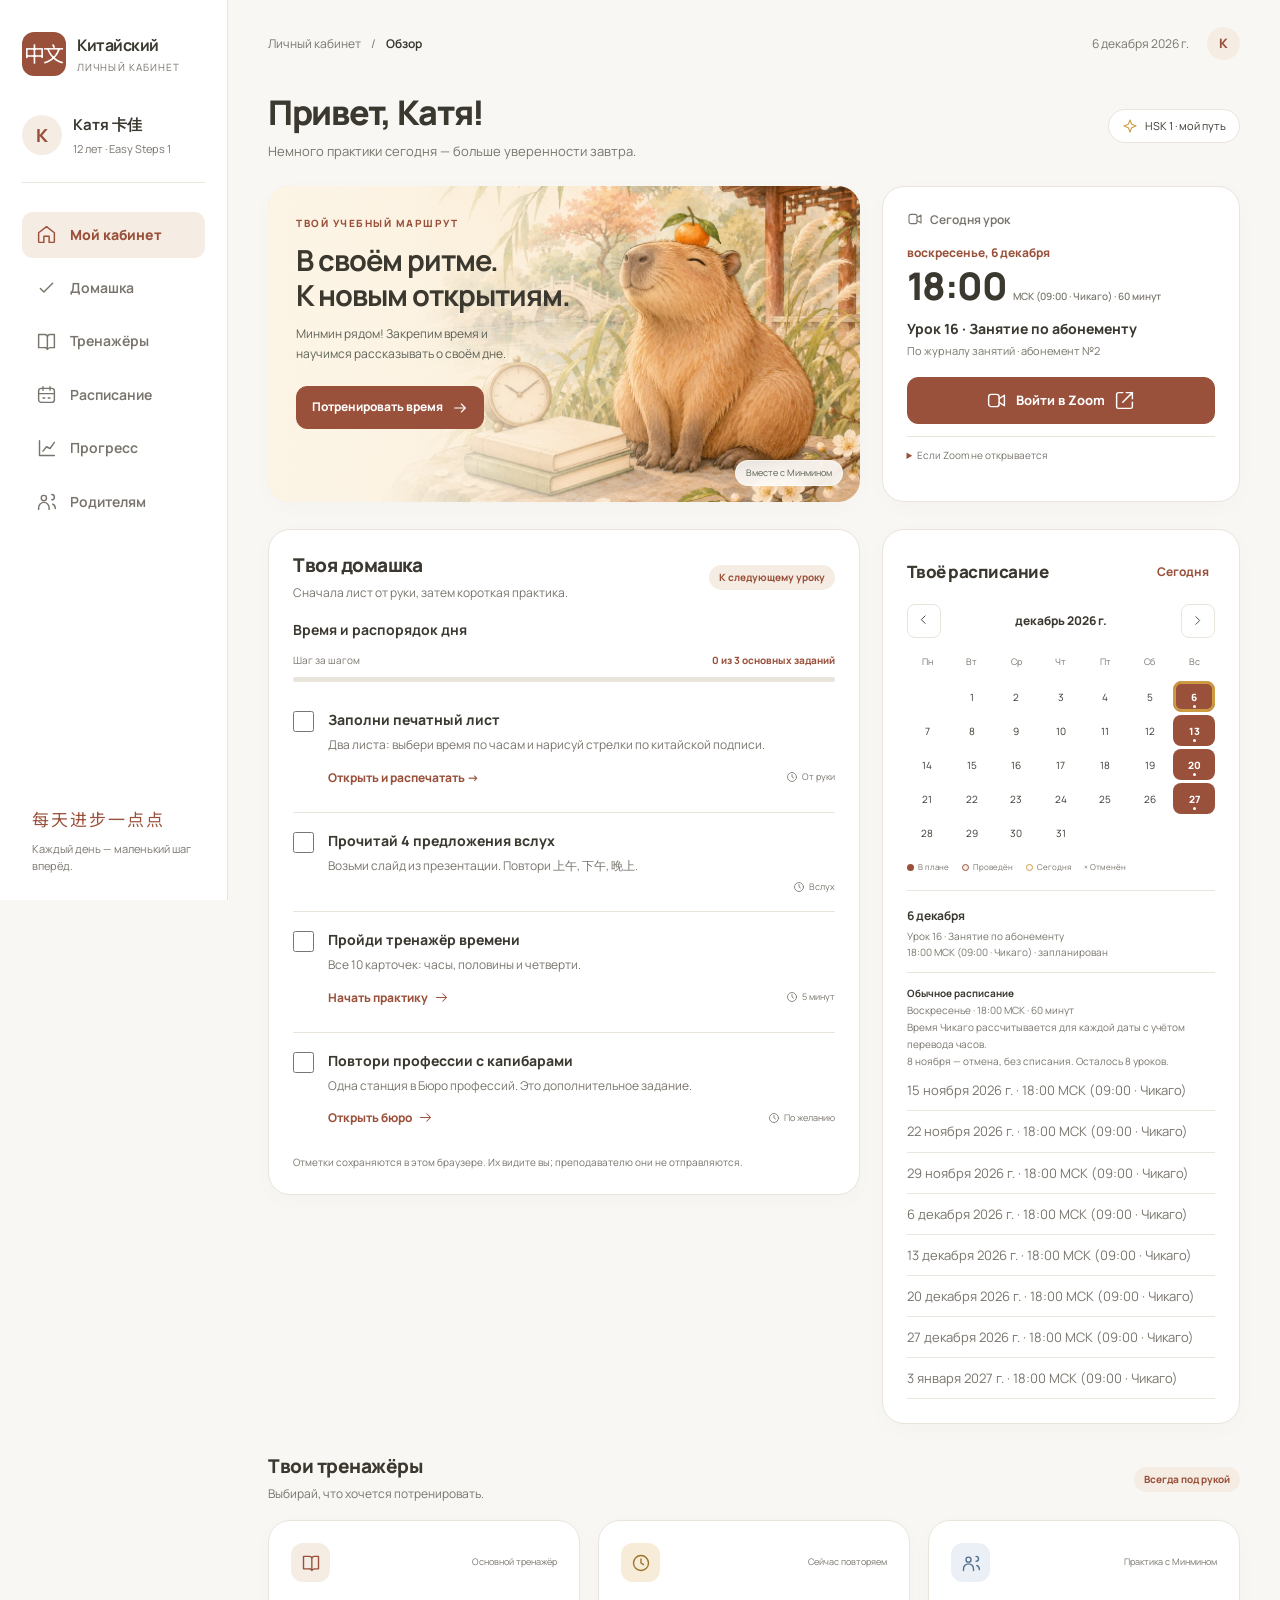
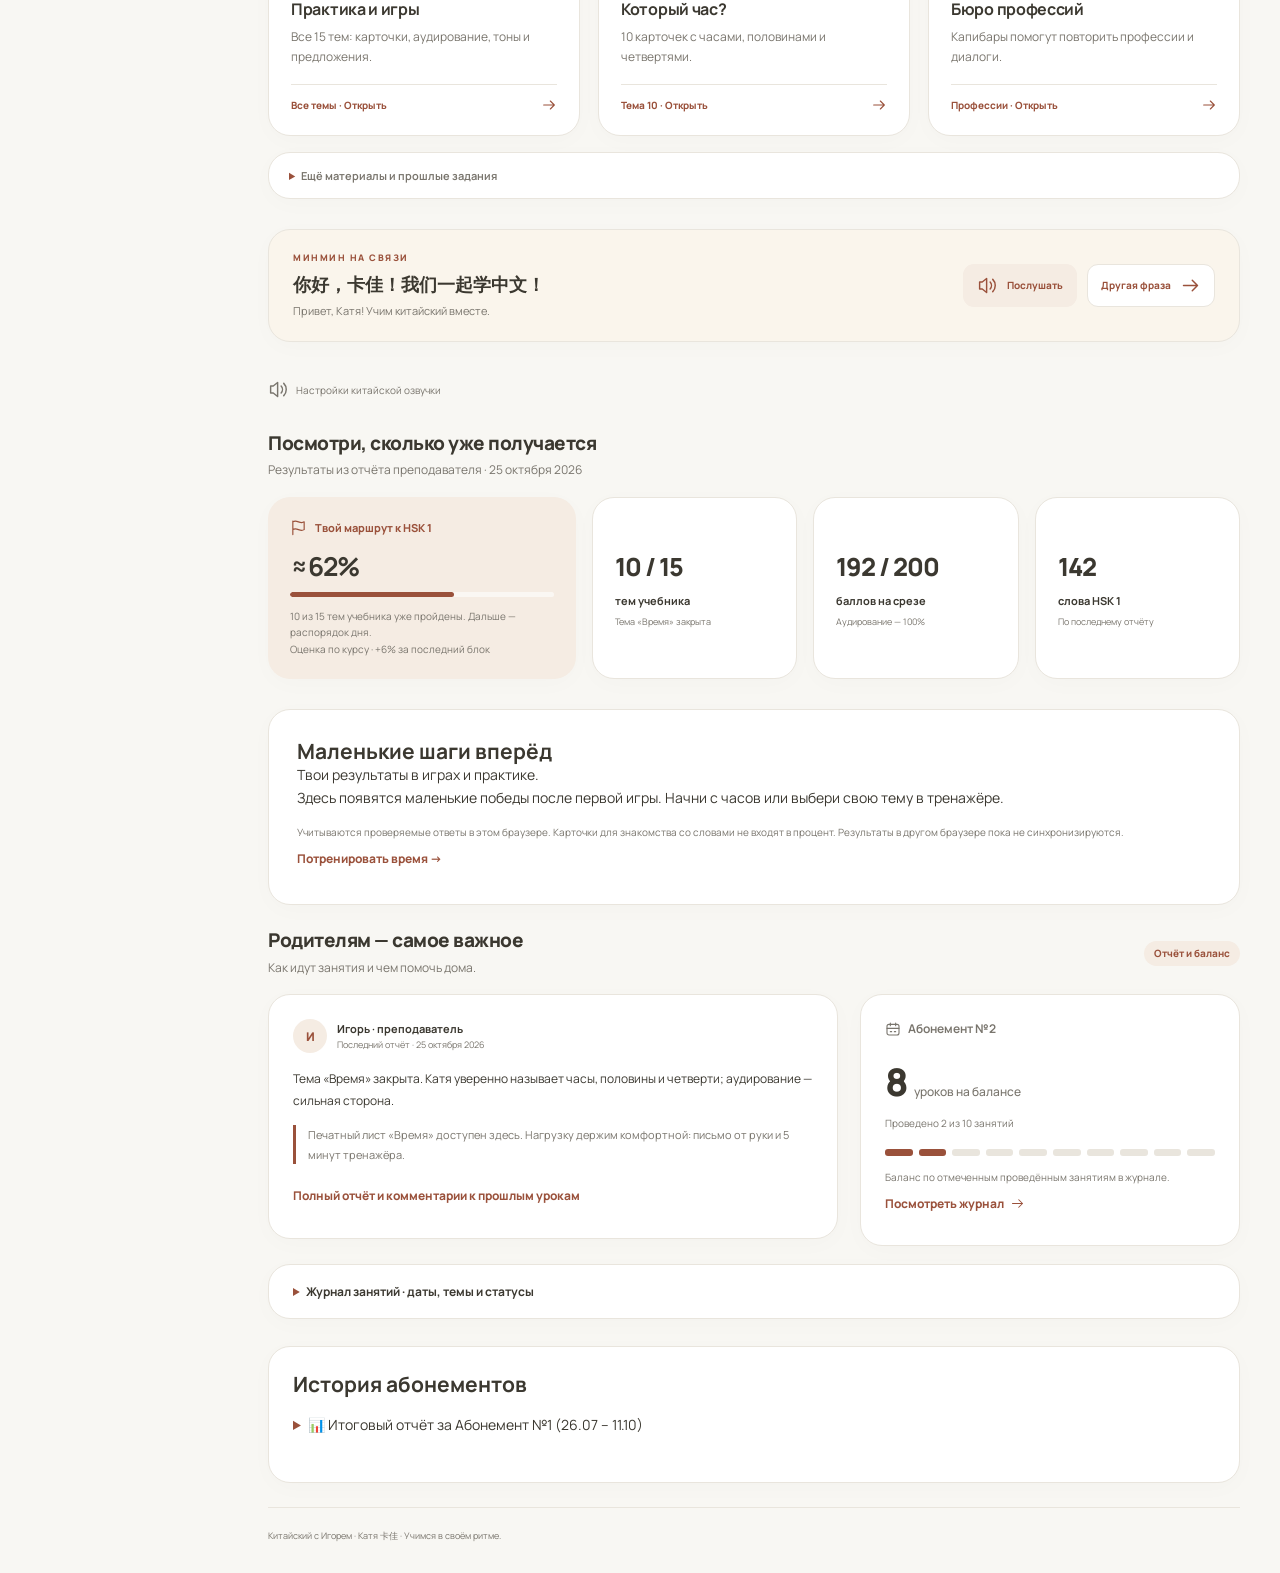
==== index.html @ 91f7051c "Show native learning results, cancelled November lesson and eight dates with Chicago time" ====
<!doctype html>
<html lang="ru"><head><meta charset="utf-8"><meta name="viewport" content="width=device-width,initial-scale=1,viewport-fit=cover"><meta name="theme-color" content="#f6f7f4"><title>Катя · Личный кабинет китайского</title><meta name="description" content="Личный кабинет: ближайший урок, домашнее задание, тренажёры, расписание и прогресс обучения китайскому языку."><link rel="preconnect" href="https://fonts.googleapis.com"><link rel="preconnect" href="https://fonts.gstatic.com" crossorigin><link href="https://fonts.googleapis.com/css2?family=Manrope:wght@400;500;600;650;700;750;800&family=Noto+Sans+SC:wght@400;500;700&display=swap" rel="stylesheet"><style>
:root{--bg:#f6f7f4;--paper:#fff;--ink:#233730;--muted:#6d7770;--line:#e5e8e0;--accent:#27634e;--accent-dark:#1c4c3b;--soft:#eaf1e9;--tint:#f4f6ee;--gold:#ce9b43;--radius:22px;--shadow:0 5px 25px #28362b05;color-scheme:light}
*{box-sizing:border-box}html{scroll-behavior:smooth;scroll-padding-top:36px}body{margin:0;background:var(--bg);color:var(--ink);font-family:'Manrope',system-ui,-apple-system,'Segoe UI',sans-serif;font-size:14px;line-height:1.6;-webkit-font-smoothing:antialiased}body[data-theme=terra]{--accent:#9a513b;--accent-dark:#7c3e2c;--soft:#f5ece3;--tint:#faf5ec;--ink:#3b3830;--bg:#f8f7f3;--muted:#79756d;--line:#e9e5dd}body[data-theme=indigo]{--accent:#5b5d91;--accent-dark:#444774;--soft:#ededf7;--tint:#f5f4fa;--ink:#303347;--bg:#f6f6f8;--muted:#757586;--line:#e5e5ed}h1,h2,h3,p{margin:0}h1,h2,h3{line-height:1.25}a{color:inherit}button,input,select{font:inherit}button,a,input,select,summary{-webkit-tap-highlight-color:transparent}button,a{touch-action:manipulation}button{cursor:pointer}a{text-decoration:none}button{color:inherit}button:disabled{cursor:default}a:focus-visible,button:focus-visible,input:focus-visible,summary:focus-visible,select:focus-visible{outline:3px solid var(--gold);outline-offset:4px}a,button{transition:background .18s,box-shadow .18s,transform .18s}button{background:none;border:0}button:hover:not(:disabled),.btn:hover{transform:translateY(-1px)}.icon{width:21px;height:21px;flex-shrink:0;vertical-align:middle}.skip{position:fixed;top:-100px;left:12px;z-index:99;padding:12px;background:var(--accent);color:#fff;border-radius:10px}.skip:focus{top:12px}.sidebar{position:fixed;inset:0 auto 0 0;width:228px;padding:32px 22px 22px;background:#fff;border-right:1px solid var(--line);z-index:30;display:flex;flex-direction:column}.brand{display:flex;gap:11px;align-items:center}.brand-mark{font-family:'Noto Sans SC',sans-serif;font-size:21px;letter-spacing:-2px;border-radius:12px;background:var(--accent);color:#fff;width:44px;height:44px;display:grid;place-items:center;padding-right:2px}.brand strong{display:block;font-size:16px;letter-spacing:-.5px}.brand small{display:block;font-size:10px;letter-spacing:1.1px;text-transform:uppercase;color:var(--muted);margin-top:1px}.profile{display:flex;align-items:center;gap:11px;margin:37px 0 29px;padding-bottom:24px;border-bottom:1px solid var(--line)}.avatar{border-radius:50%;width:40px;height:40px;display:grid;place-items:center;background:var(--soft);color:var(--accent);font-size:18px;font-weight:800;flex-shrink:0}.profile b{font-size:15px;display:block}.profile small{color:var(--muted);font-size:11px;display:block;margin-top:3px}.nav{display:grid;gap:7px}.nav a{display:flex;gap:13px;align-items:center;color:var(--muted);padding:12px 14px;border-radius:11px;font-size:13px;font-weight:650}.nav a:hover,.nav a.active{background:var(--soft);color:var(--accent)}.nav a.active{font-weight:800}.sidebar-bottom{margin-top:auto;padding:24px 10px 3px}.sidebar-bottom .tiny-zh{font-family:'Noto Sans SC',sans-serif;font-size:17px;letter-spacing:2px;color:var(--accent)}.sidebar-bottom p{font-size:11px;color:var(--muted);margin-top:8px}.teacher-link{font-size:11px;display:flex;gap:7px;align-items:center;color:var(--muted);margin-top:22px}.teacher-link .icon{width:14px;height:14px}.workspace{margin-left:228px;max-width:1620px;padding:27px 40px 30px}.topbar{display:flex;justify-content:space-between;align-items:center;color:var(--muted);font-size:12px;margin-bottom:31px}.breadcrumbs{display:flex;gap:10px;align-items:center}.breadcrumbs b{color:var(--ink);font-weight:650}.top-right{display:flex;align-items:center;gap:18px}.top-right .avatar{width:33px;height:33px;font-size:13px}.intro{display:flex;justify-content:space-between;align-items:center;margin-bottom:25px;gap:16px}.eyebrow{font-size:10px;letter-spacing:1.5px;font-weight:800;color:var(--accent);text-transform:uppercase}.intro h1{font-size:34px;letter-spacing:-1.3px;font-weight:800;margin-bottom:7px}.intro p{font-size:13px;color:var(--muted)}.level-badge{display:inline-flex;align-items:center;gap:7px;border:1px solid var(--line);border-radius:999px;padding:7px 13px;background:#fff;font-size:11px;white-space:nowrap}.level-badge .icon{color:var(--gold);width:16px;height:16px}.hero-row{display:grid;grid-template-columns:minmax(0,1.65fr) minmax(290px,1fr);gap:22px;margin-bottom:27px}.hero{position:relative;isolation:isolate;overflow:hidden;min-height:308px;border-radius:var(--radius);background:#faf0dd;box-shadow:var(--shadow)}.hero-img{position:absolute;right:0;top:0;width:100%;height:100%;object-fit:cover;object-position:75% 50%;z-index:-2}.hero::after{content:'';position:absolute;inset:0;background:linear-gradient(90deg,#fcf4e5 0%,#fcf4e5ed 22%,#fcf4e585 46%,transparent 70%);z-index:-1}.hero-copy{position:relative;padding:29px 28px;width:66%;max-width:420px}.hero h2{font-size:29px;letter-spacing:-1px;margin:12px 0 12px;line-height:1.18}.hero-desc{font-size:12px;line-height:1.65;max-width:240px;color:#5d6257}.hero .btn{margin-top:23px;font-size:11px;padding:12px 15px;min-height:43px}.hero .btn .icon{width:16px;height:16px}.hero-note{position:absolute;right:17px;bottom:16px;background:#ffffffd9;backdrop-filter:blur(8px);padding:5px 10px;font-size:9px;border:1px solid #ffffff8f;border-radius:99px;color:#5b6253}.btn{display:inline-flex;justify-content:center;align-items:center;gap:9px;min-height:46px;padding:12px 19px;border-radius:11px;background:var(--accent);border:1px solid var(--accent);color:#fff;font-weight:750;font-size:12px;line-height:1.4}.btn:hover{background:var(--accent-dark);box-shadow:0 4px 12px #00000013}.btn-light{background:var(--soft);border-color:transparent;color:var(--accent)}.btn-light:hover{background:var(--soft);filter:brightness(.97)}.btn-outline{background:#fff;color:var(--accent);border-color:var(--line)}.btn-outline:hover{background:var(--soft)}.text-link{color:var(--accent);font-size:11px;font-weight:750;display:inline-flex;align-items:center;gap:6px;min-height:36px}.text-link .icon{width:15px;height:15px}.text-link:hover{text-decoration:underline}.card{background:var(--paper);border:1px solid var(--line);border-radius:var(--radius);box-shadow:var(--shadow)}.lesson-card{padding:24px;display:flex;flex-direction:column;position:relative;min-height:308px}.card-kicker{font-size:11px;color:var(--muted);display:flex;align-items:center;gap:7px;font-weight:650}.card-kicker .icon{width:16px;height:16px}.lesson-when{font-size:12px;font-weight:750;color:var(--accent);margin:16px 0 1px}.lesson-time{font-size:38px;letter-spacing:-1.5px;font-weight:800;line-height:1.2}.lesson-time small{font-size:10px;letter-spacing:0;color:var(--muted);font-weight:550;margin-left:7px}.lesson-topic{font-size:13px;font-weight:750;margin:10px 0 3px;line-height:1.45}.lesson-number{font-size:10px;color:var(--muted);margin-bottom:17px}.lesson-card .btn{width:100%;margin-top:auto}.lesson-note{font-size:11px;color:var(--muted);margin:7px 0 12px;line-height:1.5}.section-head{display:flex;justify-content:space-between;align-items:center;gap:14px;margin:0 0 17px}.section-head h2{font-size:19px;letter-spacing:-.5px;font-weight:800}.section-head p{font-size:11px;color:var(--muted);margin-top:5px}.study-row{display:grid;grid-template-columns:minmax(0,1.65fr) minmax(290px,1fr);gap:22px;align-items:start;margin-bottom:31px}.homework-card{padding:24px}.pill{display:inline-flex;align-items:center;gap:5px;font-size:10px;font-weight:750;line-height:1.3;border-radius:99px;background:var(--soft);color:var(--accent);padding:6px 10px;white-space:nowrap}.hw-summary{display:flex;justify-content:space-between;align-items:center;margin:14px 0 9px;font-size:10px;color:var(--muted)}.hw-summary b{color:var(--accent);font-weight:750}.track{background:var(--line);height:5px;overflow:hidden;border-radius:10px}.track span{display:block;height:100%;background:var(--accent);border-radius:10px;transition:width .25s}.tasks{padding:0;margin:10px 0 0;list-style:none}.task{position:relative;display:grid;grid-template-columns:22px minmax(0,1fr);gap:13px;padding:17px 0;border-bottom:1px solid var(--line)}.task:last-child{border:0;padding-bottom:3px}.task input{width:21px;height:21px;margin:2px 0 0;accent-color:var(--accent);cursor:pointer}.task label{display:block;cursor:pointer;font-weight:750;font-size:13px;line-height:1.5}.task p{font-size:11px;color:var(--muted);line-height:1.65;margin-top:5px;max-width:470px}.task.done label{text-decoration:line-through;color:var(--muted)}.task-bottom{display:flex;justify-content:space-between;align-items:center;gap:10px;margin-top:4px;flex-wrap:wrap}.task-time{font-size:9px;color:var(--muted);display:flex;align-items:center;gap:4px}.task-time .icon{width:12px;height:12px}.hw-complete{background:var(--soft);border-radius:10px;padding:12px;margin-top:15px;font-size:12px;color:var(--accent);font-weight:750}.storage-note{font-size:9px;color:var(--muted);margin:15px 0 0}.schedule-card{padding:24px}.schedule-card .section-head{margin-bottom:14px}.schedule-card h2{font-size:17px}.calendar-nav{display:flex;align-items:center;justify-content:space-between;margin:14px 0 12px;font-size:12px;font-weight:750}.calendar-nav button{width:34px;height:34px;display:grid;place-items:center;border-radius:8px;border:1px solid var(--line)}.calendar-nav button:hover{background:var(--soft)}.calendar-nav button .icon{width:13px;height:13px}.calendar-prev{transform:rotate(180deg)}.calendar-grid{display:grid;grid-template-columns:repeat(7,minmax(0,1fr));gap:3px}.weekday{font-size:9px;color:var(--muted);text-align:center;padding:5px 0 9px}.day{height:31px;border-radius:8px;font-size:10px;position:relative;display:grid;place-items:center;border:1px solid transparent;min-width:0}.day.has-lesson{background:var(--soft);color:var(--accent);font-weight:800}.day.has-lesson::after{content:'';position:absolute;bottom:3px;width:3px;height:3px;border-radius:50%;background:currentColor}.day.planned{background:var(--accent);color:#fff}.day.today{border-color:var(--gold)}.day[aria-pressed=true]{box-shadow:inset 0 0 0 2px var(--gold)}.day:hover{background:var(--soft);transform:none!important}.calendar-key{display:flex;gap:13px;margin:13px 0 16px;font-size:8px;color:var(--muted);flex-wrap:wrap}.calendar-key span{display:flex;align-items:center;gap:4px}.dot{width:7px;height:7px;background:var(--accent);border-radius:50%;display:inline-block}.dot.pale{background:var(--soft);border:1px solid var(--accent)}.dot.outline{background:transparent;border:1px solid var(--gold)}.calendar-detail{border-top:1px solid var(--line);padding-top:15px;min-height:70px;font-size:11px}.calendar-detail strong{display:block;font-size:12px;margin-bottom:3px}.calendar-detail p{color:var(--muted);font-size:10px}.schedule-rule{font-size:10px;color:var(--muted);line-height:1.7;margin-top:12px;border-top:1px solid var(--line);padding-top:12px}.schedule-rule b{display:block;font-size:10px;color:var(--ink)}.trainers-section{margin-bottom:30px}.trainers-grid{display:grid;grid-template-columns:repeat(3,minmax(0,1fr));gap:18px}.trainer-card{display:flex;flex-direction:column;padding:22px;transition:transform .2s,box-shadow .2s,border-color .2s;min-height:212px}.trainer-card:hover{transform:translateY(-3px);border-color:var(--accent);box-shadow:0 9px 25px #33333309}.trainer-top{display:flex;align-items:center;justify-content:space-between;margin-bottom:17px;gap:8px}.trainer-icon{width:39px;height:39px;border-radius:12px;display:grid;place-items:center;background:var(--soft);color:var(--accent)}.trainer-icon .icon{width:20px;height:20px}.trainer-top small{font-size:8px;color:var(--muted);text-align:right}.trainer-card:nth-child(2) .trainer-icon{background:#f7ecd7;color:#9c722b}.trainer-card:nth-child(3) .trainer-icon{background:#eaf0f6;color:#55718d}.trainer-card h3{font-size:16px;letter-spacing:-.3px;margin-bottom:8px}.trainer-card p{font-size:11px;color:var(--muted);line-height:1.65;margin-bottom:17px;max-width:270px}.trainer-footer{display:flex;align-items:center;justify-content:space-between;margin-top:auto;padding-top:12px;border-top:1px solid var(--line);font-size:10px;color:var(--accent);font-weight:750}.trainer-footer .icon{width:16px;height:16px}.materials{margin-top:16px;padding:0 20px}.materials>summary{font-size:11px;font-weight:650;padding:14px 0;color:var(--muted)}summary{cursor:pointer;min-height:44px}details>summary::marker{color:var(--accent)}details[open]>summary{margin-bottom:5px}.materials-list{display:grid;grid-template-columns:repeat(2,minmax(0,1fr));gap:0 22px;padding-bottom:14px}.materials-list a{display:flex;justify-content:space-between;align-items:center;gap:10px;font-size:11px;padding:12px 0;border-bottom:1px solid var(--line)}.materials-list a:hover{color:var(--accent)}.materials-list .icon{width:14px;height:14px}.progress-section{margin-bottom:30px}.progress-grid{display:grid;grid-template-columns:1.5fr repeat(3,1fr);gap:16px}.goal-card{padding:22px;background:var(--soft);border:0}.goal-top{display:flex;align-items:center;gap:8px;color:var(--accent);font-size:11px;font-weight:750}.goal-top .icon{width:17px;height:17px}.goal-card h3{font-size:26px;letter-spacing:-1px;margin:14px 0 9px}.goal-card p{font-size:10px;color:var(--muted);margin:11px 0 0;line-height:1.65}.goal-card .track{background:#ffffff94}.stat-card{padding:22px;display:flex;flex-direction:column;justify-content:center}.stat-value{font-size:25px;font-weight:800;letter-spacing:-1px;white-space:nowrap}.stat-label{font-size:11px;font-weight:700;margin:5px 0}.stat-note{font-size:9px;color:var(--muted);line-height:1.6}.parents-section{margin-bottom:27px}.parents-overview{display:grid;align-items:start;grid-template-columns:1.5fr 1fr;gap:22px}.parent-card,.balance-card{padding:24px}.teacher-meta{display:flex;align-items:center;gap:10px;margin-bottom:15px}.teacher-meta .avatar{font-size:12px;width:34px;height:34px}.teacher-meta b{font-size:11px;display:block}.teacher-meta small{font-size:9px;color:var(--muted);display:block;margin-top:1px}.parent-card p{font-size:12px;line-height:1.8}.parent-action{border-left:3px solid var(--accent);padding-left:12px;margin:14px 0;color:var(--muted);font-size:11px;line-height:1.75}.balance-card .balance-number{font-size:38px;letter-spacing:-1.4px;font-weight:800;margin-top:13px}.balance-number small{font-size:12px;color:var(--muted);font-weight:500;letter-spacing:0}.balance-caption{font-size:10px;color:var(--muted);margin:3px 0 18px}.lesson-dots{display:flex;gap:6px;margin:13px 0}.lesson-dots span{height:7px;border-radius:3px;background:var(--line);flex:1}.lesson-dots .used{background:var(--accent)}.balance-note{font-size:10px;color:var(--muted);margin-top:10px}.journal{margin-top:18px;padding:0 24px}.journal>summary{padding:17px 0;font-size:12px;font-weight:700}.table-scroll{overflow:auto;padding-bottom:16px}table{width:100%;border-collapse:collapse;font-size:11px;min-width:640px;text-align:left}th{font-size:10px;color:var(--muted);font-weight:650;padding:12px 10px;background:var(--tint)}td{padding:14px 10px;border-bottom:1px solid var(--line);line-height:1.6}td:last-child{white-space:nowrap;color:var(--accent)}.legacy{font-size:12px;color:var(--ink);line-height:1.85;margin:13px 0 21px}.legacy h2,.legacy h3,.legacy h4{font-size:14px;margin:15px 0 10px}.legacy p{font-size:12px;margin:12px 0}.legacy details{padding:9px 0;border-bottom:1px solid var(--line)}.legacy summary{font-size:11px;font-weight:650;min-height:35px}.legacy .feedback-meta,.legacy .report-top{display:flex;justify-content:space-between;gap:10px;flex-wrap:wrap}.legacy .feedback-meta{font-size:10px;color:var(--muted);margin-bottom:12px}.legacy .hl-pill,.legacy .report-badge{display:inline-block;border-radius:6px;padding:4px 7px;background:var(--soft);color:var(--accent);font-size:9px;margin:4px 3px 3px 0}.legacy .report-highlight,.legacy .report-focus-box{padding:14px;background:var(--tint);border-radius:12px;margin:10px 0}.extra-card{padding:21px 24px;margin:0 0 28px;display:flex;justify-content:space-between;align-items:center;gap:25px;background:var(--tint)}.extra-copy .eyebrow{font-size:9px}.extra-copy h3{font-size:18px;margin:7px 0}.extra-copy p{font-size:11px;color:var(--muted)}.extra-actions{display:flex;align-items:center;gap:10px;flex-wrap:wrap}.extra-actions .btn{font-size:10px;padding:10px 13px;min-height:42px}.word-hanzi{font-family:'Noto Sans SC',sans-serif;font-size:36px;line-height:1.4}.word-detail{font-size:11px;color:var(--muted);min-height:18px}.voice-settings{font-size:10px;color:var(--muted);margin:0 0 22px}.voice-settings summary{display:flex;align-items:center;gap:7px;min-height:40px}.voice-settings select{max-width:100%;background:#fff;border:1px solid var(--line);border-radius:8px;padding:9px;font-size:11px;margin:5px 0}.voice-status{font-size:10px;color:var(--muted);display:block;margin-top:5px}.footer{display:flex;justify-content:space-between;align-items:center;gap:18px;border-top:1px solid var(--line);padding:21px 0 0;font-size:9px;color:var(--muted)}.footer a{white-space:nowrap}.mobile-nav{display:none}dialog{border:1px solid var(--line);border-radius:25px;max-width:430px;width:calc(100% - 36px);padding:30px;text-align:center;color:var(--ink);box-shadow:0 20px 80px #0002}dialog::backdrop{background:#13271f88;backdrop-filter:blur(5px)}dialog h2{font-size:24px;margin-bottom:12px}dialog p{font-size:13px;color:var(--muted);line-height:1.7}dialog .btn{margin-top:20px}.timer-value{font-size:70px;font-weight:800;color:var(--accent);line-height:1.4}.timer-zh{font-size:23px;font-family:'Noto Sans SC',sans-serif}.zoom-help{margin-top:12px;border-top:1px solid var(--line);padding-top:10px;font-size:10px;color:var(--muted)}.zoom-help summary{font-size:10px;min-height:30px}.zoom-help p{font-size:10px;margin:6px 0}code{font-family:'Noto Sans SC',sans-serif;background:var(--soft);padding:1px 4px;border-radius:4px}section[id],div[id]{scroll-margin-top:30px}[hidden]{display:none!important}
.task label{font-size:14px}.task p{font-size:12px}.trainer-card p{font-size:12px}.btn{font-size:13px}.text-link{font-size:12px}.card-kicker{font-size:12px}.lesson-number{font-size:11px}.lesson-topic{font-size:14px}.nav a{font-size:14px}.storage-note{font-size:10px}.section-head p{font-size:12px}.trainer-top small{font-size:9px}.hero .btn{font-size:12px}
@media(min-width:1700px){.workspace{margin-right:auto;margin-left:max(228px,calc((100vw - 1392px)/2 + 228px))}}
@media(max-width:1230px){.sidebar{width:200px;padding:28px 16px}.workspace{margin-left:200px;padding:25px}.hero-copy{padding:25px 22px;width:69%}.hero h2{font-size:25px}.hero-desc{font-size:11px}.hero .btn{font-size:10px;padding:11px}.hero-row,.study-row{gap:18px;grid-template-columns:minmax(0,1.5fr) minmax(280px,1fr)}.lesson-card,.homework-card,.schedule-card{padding:21px}.progress-grid{grid-template-columns:repeat(3,1fr)}.goal-card{grid-column:1/-1;display:grid;grid-template-columns:1fr 1fr;column-gap:28px;align-items:center}.goal-card h3{grid-row:1/3;grid-column:2;margin:0 0 9px;font-size:30px}.goal-card .track{grid-column:2;grid-row:2}.goal-card p{grid-column:1;grid-row:2;margin:4px 0 0}.trainers-grid{gap:14px}.trainer-card{padding:18px}.trainer-top small{font-size:8px}.parents-overview{grid-template-columns:1.5fr 1fr}}
@media(max-width:1000px){.sidebar{width:176px;padding:27px 13px}.brand{gap:7px}.brand strong{font-size:13px}.brand small{font-size:8px}.brand-mark{width:36px;height:36px;font-size:18px}.workspace{margin-left:176px;padding:23px}.nav a{font-size:11px;padding:11px 10px;gap:10px}.profile small{font-size:9px}.hero-row{grid-template-columns:1fr}.hero{min-height:285px}.hero-img{width:82%;object-position:70% 50%}.hero-copy{width:60%;max-width:450px;padding:29px}.hero h2{font-size:31px}.hero-desc{font-size:13px;max-width:290px}.hero .btn{font-size:12px}.lesson-card{min-height:0;display:grid;grid-template-columns:1fr 1fr;gap:0 22px}.lesson-card .card-kicker{grid-column:1/-1;margin-bottom:9px}.lesson-card .lesson-when{grid-column:1;grid-row:2;margin-top:0}.lesson-time{grid-column:1;grid-row:3}.lesson-topic{grid-column:2;grid-row:2/4;margin:0;font-size:14px;align-self:center}.lesson-number{grid-column:2;margin-bottom:0}.lesson-card .btn{grid-column:1/-1;margin-top:15px;max-width:100%}.lesson-note{grid-column:1/-1}.lesson-card .zoom-help{grid-column:1/-1}.study-row{grid-template-columns:1fr}.schedule-card{display:grid;grid-template-columns:1fr 1fr;gap:0 25px}.schedule-card .section-head{grid-column:1/-1}.calendar-nav{grid-column:1;grid-row:2;margin-top:0}.calendar-grid{grid-column:1;grid-row:3/6}.calendar-key{grid-column:1;grid-row:6}.calendar-detail{grid-column:2;grid-row:2/4;padding-top:6px;border:0}.schedule-rule{grid-column:2;grid-row:4/6}.trainers-grid{grid-template-columns:1fr}.trainer-card{display:grid;grid-template-columns:1fr auto;column-gap:18px;min-height:0;padding:20px}.trainer-top{grid-column:1;grid-row:1;margin-bottom:9px;justify-content:flex-start;gap:13px}.trainer-card h3{grid-column:1;grid-row:2}.trainer-card p{grid-column:1;grid-row:3;margin:0;max-width:none}.trainer-footer{grid-column:2;grid-row:1/4;border:0;gap:10px;margin:auto 0}.parents-overview{grid-template-columns:1fr}.extra-card{flex-wrap:wrap}.materials-list{grid-template-columns:1fr}.level-badge{font-size:9px}.intro h1{font-size:30px}.topbar{font-size:10px}.top-right{gap:10px}}
@media(max-width:700px){html{scroll-padding-top:20px}.sidebar{display:none}.workspace{margin:0;padding:20px 18px 100px}.topbar{margin-bottom:23px}.breadcrumbs{font-size:10px}.top-right .today-label{display:none}.intro{margin-bottom:21px}.intro h1{font-size:29px;letter-spacing:-1px}.intro p{font-size:12px;max-width:240px}.level-badge{padding:6px 9px;font-size:9px;align-self:flex-start;margin-top:4px}.level-badge .icon{width:13px;height:13px}.hero-row{gap:16px;margin-bottom:24px}.hero{min-height:290px}.hero-copy{padding:24px 21px;width:68%}.hero h2{font-size:27px;letter-spacing:-.7px}.hero .eyebrow{font-size:8px;letter-spacing:1.2px}.hero-desc{font-size:11px;max-width:210px}.hero .btn{font-size:10px;margin-top:21px;padding:12px}.hero-note{font-size:8px;right:12px;bottom:12px}.hero-img{width:100%;object-position:76% 50%}.hero::after{background:linear-gradient(90deg,#fcf4e5 0%,#fcf4e5ed 20%,#fcf4e59c 46%,transparent 82%)}.lesson-card{padding:21px;column-gap:16px}.lesson-time{font-size:33px}.lesson-time small{font-size:8px;display:block;margin:2px 0 4px;letter-spacing:0}.lesson-topic{font-size:12px}.lesson-number{font-size:8px}.lesson-when{font-size:10px}.lesson-card .btn{margin-top:15px}.section-head h2{font-size:18px}.section-head{align-items:flex-start}.homework-card,.schedule-card{padding:21px}.homework-card .section-head{gap:8px}.pill{font-size:8px;padding:6px 8px}.task{gap:12px;padding:16px 0}.task label{font-size:14px}.task p{font-size:12px}.text-link{font-size:12px}.task-time{font-size:9px}.study-row{margin-bottom:26px;gap:20px}.schedule-card{display:block}.calendar-nav{margin-top:13px}.day{height:37px;font-size:12px}.weekday{font-size:10px}.calendar-key{font-size:9px}.calendar-detail{border-top:1px solid var(--line);padding-top:13px}.calendar-detail strong{font-size:12px}.calendar-detail p{font-size:11px}.schedule-rule{font-size:10px}.trainer-card{padding:20px}.trainer-card h3{font-size:16px}.trainer-card p{font-size:11px}.trainer-top{margin-bottom:12px}.trainer-footer{width:34px;height:34px;border-radius:50%;background:var(--soft);justify-content:center;flex-shrink:0}.trainer-footer span{display:none}.trainer-top small{font-size:9px}.materials{padding:0 18px}.progress-grid{grid-template-columns:repeat(3,minmax(0,1fr));gap:10px}.goal-card{padding:19px;display:block}.goal-card h3{font-size:30px;margin:13px 0}.goal-card p{font-size:10px;margin-top:10px}.stat-card{padding:15px 10px;justify-content:flex-start}.stat-value{font-size:20px;letter-spacing:-.8px}.stat-label{font-size:9px;line-height:1.5}.stat-note{font-size:8px}.parent-card,.balance-card{padding:21px}.parent-card p{font-size:12px}.journal{padding:0 18px}.extra-card{padding:20px}.extra-copy h3{font-size:17px}.footer{align-items:flex-start;font-size:9px;flex-direction:column;gap:6px}.footer a{display:none}.mobile-nav{display:grid;position:fixed;bottom:0;left:0;right:0;grid-template-columns:repeat(5,1fr);background:#ffffffed;backdrop-filter:blur(16px);border-top:1px solid var(--line);padding:9px 5px max(10px,env(safe-area-inset-bottom));z-index:50;box-shadow:0 -5px 20px #1b312008}.mobile-nav a{display:flex;flex-direction:column;gap:3px;align-items:center;justify-content:center;min-height:43px;font-size:8px;color:var(--muted);border-radius:9px}.mobile-nav .icon{width:19px;height:19px}.mobile-nav a.active{color:var(--accent);background:var(--soft)}.extra-actions .btn{font-size:10px}.voice-settings{margin-bottom:15px}}
@media(max-width:370px){.intro{display:block}.intro p{max-width:none}.intro .level-badge{margin-top:11px}.workspace{padding-left:13px;padding-right:13px}.intro h1{font-size:26px}.hero-copy{padding:23px 18px;width:76%}.hero h2{font-size:25px}.hero-note{font-size:7px}.hero .btn{font-size:9px}.stat-value{font-size:18px}.section-head h2{font-size:16px}.homework-card{padding:18px}.pill{font-size:7px}.lesson-time{font-size:29px}.lesson-card{column-gap:12px}.lesson-topic{font-size:11px}}
@media(prefers-reduced-motion:reduce){html{scroll-behavior:auto}*,*::before,*::after{transition:none!important;animation:none!important}}
</style><style>.day.cancelled{color:#975d48;background:#f5e9e0;text-decoration:line-through;border:1px dashed #bd8268}.paid-date{padding:9px 0;border-bottom:1px solid #e4e8df;font-size:13px}.lesson-time small{line-height:1.5}.learning-skill{padding:12px 0;border-bottom:1px solid #e4e8df}.learning-skill small{display:block;color:#68796d;margin-top:4px}.learning-score{font-size:30px;font-weight:700;color:#27634e;margin:16px 0}</style></head>
<body data-theme="terra"><a class="skip" href="#main">Перейти к содержимому</a>
<aside class="sidebar"><a class="brand" href="#overview" aria-label="Китайский — личный кабинет"><span class="brand-mark" lang="zh-CN">中文</span><span><strong>Китайский</strong><small>Личный кабинет</small></span></a><div class="profile"><span class="avatar">К</span><div><b>Катя <span lang="zh-CN">卡佳</span></b><small>12 лет · Easy Steps 1</small></div></div><nav class="nav" aria-label="Основная навигация"><a href="#overview" data-nav class="active" aria-current=location><svg class="icon" viewBox="0 0 24 24" fill="none" stroke="currentColor" stroke-width="1.65" stroke-linecap="round" stroke-linejoin="round" aria-hidden="true"><path d="m3 10 9-7 9 7v10a1 1 0 0 1-1 1h-5v-7H9v7H4a1 1 0 0 1-1-1z"/></svg><span>Мой кабинет</span></a><a href="#homework" data-nav class="" ><svg class="icon" viewBox="0 0 24 24" fill="none" stroke="currentColor" stroke-width="1.65" stroke-linecap="round" stroke-linejoin="round" aria-hidden="true"><path d="m5 12 4 4L19 6"/></svg><span>Домашка</span></a><a href="#trainers" data-nav class="" ><svg class="icon" viewBox="0 0 24 24" fill="none" stroke="currentColor" stroke-width="1.65" stroke-linecap="round" stroke-linejoin="round" aria-hidden="true"><path d="M4 4h6a3 3 0 0 1 3 3v14a4 4 0 0 0-4-2H3V4zM13 7a3 3 0 0 1 3-3h5v15h-5a4 4 0 0 0-3 2"/></svg><span>Тренажёры</span></a><a href="#schedule" data-nav class="" ><svg class="icon" viewBox="0 0 24 24" fill="none" stroke="currentColor" stroke-width="1.65" stroke-linecap="round" stroke-linejoin="round" aria-hidden="true"><rect x="3" y="5" width="18" height="16" rx="3"/><path d="M16 3v4M8 3v4M3 11h18m-13 5h2m4 0h2"/></svg><span>Расписание</span></a><a href="#progress" data-nav class="" ><svg class="icon" viewBox="0 0 24 24" fill="none" stroke="currentColor" stroke-width="1.65" stroke-linecap="round" stroke-linejoin="round" aria-hidden="true"><path d="M4 3v17h17M8 15l4-5 4 2 5-7"/></svg><span>Прогресс</span></a><a href="#parents" data-nav class="" ><svg class="icon" viewBox="0 0 24 24" fill="none" stroke="currentColor" stroke-width="1.65" stroke-linecap="round" stroke-linejoin="round" aria-hidden="true"><circle cx="9" cy="8" r="3"/><path d="M3 21v-2a6 6 0 0 1 12 0v2m3-17a3 3 0 0 1 0 6m1 5a5 5 0 0 1 3 5"/></svg><span>Родителям</span></a></nav><div class="sidebar-bottom"><div class="tiny-zh" lang="zh-CN">每天进步一点点</div><p>Каждый день — маленький шаг вперёд.</p></div></aside>
<main class="workspace" id="main"><header class="topbar"><div class="breadcrumbs">Личный кабинет<span>/</span><b>Обзор</b></div><div class="top-right"><span class="today-label" id="today-date">Ноябрь 2026</span><span class="avatar" aria-label="Катя">К</span></div></header>
<section id="overview" data-section aria-labelledby="welcome-title"><div class="intro"><div><h1 id="welcome-title">Привет, Катя!</h1><p>Немного практики сегодня — больше уверенности завтра.</p></div><span class="level-badge"><svg class="icon" viewBox="0 0 24 24" fill="none" stroke="currentColor" stroke-width="1.65" stroke-linecap="round" stroke-linejoin="round" aria-hidden="true"><path d="m12 3 2.5 6.5L21 12l-6.5 2.5L12 21l-2.5-6.5L3 12l6.5-2.5z"/></svg>HSK 1 · мой путь</span></div><div class="hero-row"><div class="hero"><img class="hero-img" src="assets/dashboard-hero.webp" alt="" width="1200" height="800" fetchpriority="high"><div class="hero-copy"><div class="eyebrow">ТВОЙ УЧЕБНЫЙ МАРШРУТ</div><h2>В своём ритме.<br>К новым открытиям.</h2><p class="hero-desc">Минмин рядом! Закрепим время и научимся рассказывать о своём дне.</p><a class="btn" href="time-trainer.html">Потренировать время<svg class="icon" viewBox="0 0 24 24" fill="none" stroke="currentColor" stroke-width="1.65" stroke-linecap="round" stroke-linejoin="round" aria-hidden="true"><path d="M4 12h16m-6-6 6 6-6 6"/></svg></a></div><span class="hero-note">Вместе с Минмином</span></div>
<div class="card lesson-card"><h2 class="card-kicker"><svg class="icon" viewBox="0 0 24 24" fill="none" stroke="currentColor" stroke-width="1.65" stroke-linecap="round" stroke-linejoin="round" aria-hidden="true"><rect x="3" y="5" width="12" height="14" rx="3"/><path d="m15 10 6-4v12l-6-4"/></svg><span id="lesson-heading">Ближайший урок</span></h2><div class="lesson-when" id="lesson-date">2026-11-08</div><div class="lesson-time">18:00<small id="lesson-local-time">МСК (09:00 · Чикаго) · 60 минут</small></div><h3 class="lesson-topic">Распорядок дня 日常起居</h3><div class="lesson-number">Урок 13 · №3 в абонементе №2</div><p class="lesson-note" id="lesson-note" hidden></p><a class="btn" href="https://us05web.zoom.us/j/88669646666?pwd=g87qHdVP327JNggjW7Xb5o3mwyq18v.1" target="_blank" rel="noopener noreferrer"><svg class="icon" viewBox="0 0 24 24" fill="none" stroke="currentColor" stroke-width="1.65" stroke-linecap="round" stroke-linejoin="round" aria-hidden="true"><rect x="3" y="5" width="12" height="14" rx="3"/><path d="m15 10 6-4v12l-6-4"/></svg>Войти в Zoom<svg class="icon" viewBox="0 0 24 24" fill="none" stroke="currentColor" stroke-width="1.65" stroke-linecap="round" stroke-linejoin="round" aria-hidden="true"><path d="M14 3h7v7m0-7L10 14M10 3H5a2 2 0 0 0-2 2v14a2 2 0 0 0 2 2h14a2 2 0 0 0 2-2v-5"/></svg></a><details class="zoom-help"><summary>Если Zoom не открывается</summary><p>Откройте Zoom → «Войти в конференцию». ID: <b>886 6964 6666</b>. Ссылка с кодом доступа — в кнопке выше.</p></details></div></div></section>
<div class="study-row"><section class="card homework-card" id="homework" data-section aria-labelledby="homework-title"><div class="section-head"><div><h2 id="homework-title">Твоя домашка</h2><p>Сначала лист от руки, затем короткая практика.</p></div><span class="pill">К следующему уроку</span></div><h3 style="font-size:14px;margin-top:19px">Время и распорядок дня</h3><div class="hw-summary"><span>Шаг за шагом</span><b id="hw-counter">0 из 3 заданий</b></div><div class="track" id="hw-progressbar" role="progressbar" aria-label="Выполнение домашних заданий" aria-valuemin="0" aria-valuemax="100" aria-valuenow="0"><span id="hw-progress" style="width:0%"></span></div><ol class="tasks"><li class="task"><input class="task-check" type="checkbox" id="task-0" data-legacy="" data-optional="false"><div><label for="task-0">Заполни печатный лист</label><p>Два листа: выбери время по часам и нарисуй стрелки по китайской подписи.</p><div class="task-bottom"><a class="text-link" href="homework-time.html">Открыть и распечатать →</a><span class="task-time"><svg class="icon" viewBox="0 0 24 24" fill="none" stroke="currentColor" stroke-width="1.65" stroke-linecap="round" stroke-linejoin="round" aria-hidden="true"><circle cx="12" cy="12" r="9"/><path d="M12 7v5l3 2"/></svg>От руки</span></div></div></li><li class="task"><input class="task-check" type="checkbox" id="task-1" data-legacy="" data-optional="false"><div><label for="task-1">Прочитай 4 предложения вслух</label><p>Возьми слайд из презентации. Повтори 上午, 下午, 晚上.</p><div class="task-bottom"><span></span><span class="task-time"><svg class="icon" viewBox="0 0 24 24" fill="none" stroke="currentColor" stroke-width="1.65" stroke-linecap="round" stroke-linejoin="round" aria-hidden="true"><circle cx="12" cy="12" r="9"/><path d="M12 7v5l3 2"/></svg>Вслух</span></div></div></li><li class="task"><input class="task-check" type="checkbox" id="task-2" data-legacy="" data-optional="false"><div><label for="task-2">Пройди тренажёр времени</label><p>Все 10 карточек: часы, половины и четверти.</p><div class="task-bottom"><a class="text-link" href="time-trainer.html">Начать практику<svg class="icon" viewBox="0 0 24 24" fill="none" stroke="currentColor" stroke-width="1.65" stroke-linecap="round" stroke-linejoin="round" aria-hidden="true"><path d="M4 12h16m-6-6 6 6-6 6"/></svg></a><span class="task-time"><svg class="icon" viewBox="0 0 24 24" fill="none" stroke="currentColor" stroke-width="1.65" stroke-linecap="round" stroke-linejoin="round" aria-hidden="true"><circle cx="12" cy="12" r="9"/><path d="M12 7v5l3 2"/></svg>5 минут</span></div></div></li><li class="task"><input class="task-check" type="checkbox" id="task-3" data-legacy="" data-optional="true"><div><label for="task-3">Повтори профессии с капибарами</label><p>Одна станция в Бюро профессий. Это дополнительное задание.</p><div class="task-bottom"><a class="text-link" href="capybara-jobs.html">Открыть бюро<svg class="icon" viewBox="0 0 24 24" fill="none" stroke="currentColor" stroke-width="1.65" stroke-linecap="round" stroke-linejoin="round" aria-hidden="true"><path d="M4 12h16m-6-6 6 6-6 6"/></svg></a><span class="task-time"><svg class="icon" viewBox="0 0 24 24" fill="none" stroke="currentColor" stroke-width="1.65" stroke-linecap="round" stroke-linejoin="round" aria-hidden="true"><circle cx="12" cy="12" r="9"/><path d="M12 7v5l3 2"/></svg>По желанию</span></div></div></li></ol><div class="hw-complete" id="hw-complete" role="status" hidden><svg class="icon" viewBox="0 0 24 24" fill="none" stroke="currentColor" stroke-width="1.65" stroke-linecap="round" stroke-linejoin="round" aria-hidden="true"><path d="m5 12 4 4L19 6"/></svg> Все основные задания отмечены. Отличная работа!</div><p class="storage-note" id="storage-note">Отметки сохраняются в этом браузере.</p></section>
<section class="card schedule-card" id="schedule" data-section aria-labelledby="schedule-title"><div class="section-head"><h2 id="schedule-title">Твоё расписание</h2><button class="text-link" id="calendar-today" type="button">Сегодня</button></div><div class="calendar-nav"><button type="button" id="calendar-prev" aria-label="Предыдущий месяц"><span class="calendar-prev"><svg class="icon" viewBox="0 0 24 24" fill="none" stroke="currentColor" stroke-width="1.65" stroke-linecap="round" stroke-linejoin="round" aria-hidden="true"><path d="m9 5 7 7-7 7"/></svg></span></button><span id="calendar-month" aria-live="polite">Ноябрь 2026</span><button type="button" id="calendar-next" aria-label="Следующий месяц"><svg class="icon" viewBox="0 0 24 24" fill="none" stroke="currentColor" stroke-width="1.65" stroke-linecap="round" stroke-linejoin="round" aria-hidden="true"><path d="m9 5 7 7-7 7"/></svg></button></div><div class="calendar-grid" id="calendar-grid" role="group" aria-label="Календарь занятий"></div><div class="calendar-key"><span><i class="dot"></i>В плане</span><span><i class="dot pale"></i>Проведён</span><span><i class="dot outline"></i>Сегодня</span><span>× Отменён</span></div><div class="calendar-detail" aria-live="polite"><strong id="calendar-selected-date"></strong><p id="calendar-selected-topic"></p><p id="calendar-selected-status"></p></div><div class="schedule-rule"><b>Обычное расписание</b>Воскресенье · 18:00 МСК · 60 минут<br>Время Чикаго рассчитывается для каждой даты с учётом перевода часов.<p>8 ноября — отмена, без списания. Осталось 8 уроков.</p><div id="paid-lesson-dates"></div></div></section></div>
<section class="trainers-section" id="trainers" data-section aria-labelledby="trainers-title"><div class="section-head"><div><h2 id="trainers-title">Твои тренажёры</h2><p>Выбирай, что хочется потренировать.</p></div><span class="pill">Всегда под рукой</span></div><div class="trainers-grid"><a class="card trainer-card" href="trainer.html"><div class="trainer-top"><span class="trainer-icon"><svg class="icon" viewBox="0 0 24 24" fill="none" stroke="currentColor" stroke-width="1.65" stroke-linecap="round" stroke-linejoin="round" aria-hidden="true"><path d="M4 4h6a3 3 0 0 1 3 3v14a4 4 0 0 0-4-2H3V4zM13 7a3 3 0 0 1 3-3h5v15h-5a4 4 0 0 0-3 2"/></svg></span><small>Основной тренажёр</small></div><h3>Практика и игры</h3><p>Все 15 тем: карточки, аудирование, тоны и предложения.</p><div class="trainer-footer"><span>Все темы · Открыть</span><svg class="icon" viewBox="0 0 24 24" fill="none" stroke="currentColor" stroke-width="1.65" stroke-linecap="round" stroke-linejoin="round" aria-hidden="true"><path d="M4 12h16m-6-6 6 6-6 6"/></svg></div></a><a class="card trainer-card" href="time-trainer.html"><div class="trainer-top"><span class="trainer-icon"><svg class="icon" viewBox="0 0 24 24" fill="none" stroke="currentColor" stroke-width="1.65" stroke-linecap="round" stroke-linejoin="round" aria-hidden="true"><circle cx="12" cy="12" r="9"/><path d="M12 7v5l3 2"/></svg></span><small>Сейчас повторяем</small></div><h3>Который час?</h3><p>10 карточек с часами, половинами и четвертями.</p><div class="trainer-footer"><span>Тема 10 · Открыть</span><svg class="icon" viewBox="0 0 24 24" fill="none" stroke="currentColor" stroke-width="1.65" stroke-linecap="round" stroke-linejoin="round" aria-hidden="true"><path d="M4 12h16m-6-6 6 6-6 6"/></svg></div></a><a class="card trainer-card" href="capybara-jobs.html"><div class="trainer-top"><span class="trainer-icon"><svg class="icon" viewBox="0 0 24 24" fill="none" stroke="currentColor" stroke-width="1.65" stroke-linecap="round" stroke-linejoin="round" aria-hidden="true"><circle cx="9" cy="8" r="3"/><path d="M3 21v-2a6 6 0 0 1 12 0v2m3-17a3 3 0 0 1 0 6m1 5a5 5 0 0 1 3 5"/></svg></span><small>Практика с Минмином</small></div><h3>Бюро профессий</h3><p>Капибары помогут повторить профессии и диалоги.</p><div class="trainer-footer"><span>Профессии · Открыть</span><svg class="icon" viewBox="0 0 24 24" fill="none" stroke="currentColor" stroke-width="1.65" stroke-linecap="round" stroke-linejoin="round" aria-hidden="true"><path d="M4 12h16m-6-6 6 6-6 6"/></svg></div></a></div><details class="card materials"><summary>Ещё материалы и прошлые задания</summary><div class="materials-list"><a href="https://app.notion.com/p/3a2ee1a0b26881a5b006c99d67cc9ce9" target="_blank" rel="noopener noreferrer"><span>Словарик Кати в Notion</span><svg class="icon" viewBox="0 0 24 24" fill="none" stroke="currentColor" stroke-width="1.65" stroke-linecap="round" stroke-linejoin="round" aria-hidden="true"><path d="M14 3h7v7m0-7L10 14M10 3H5a2 2 0 0 0-2 2v14a2 2 0 0 0 2 2h14a2 2 0 0 0 2-2v-5"/></svg></a><a href="https://app.notion.com/p/39dee1a0b26881a5b006c99d67cc9ce9" target="_blank" rel="noopener noreferrer"><span>Конспекты и история уроков в Notion</span><svg class="icon" viewBox="0 0 24 24" fill="none" stroke="currentColor" stroke-width="1.65" stroke-linecap="round" stroke-linejoin="round" aria-hidden="true"><path d="M14 3h7v7m0-7L10 14M10 3H5a2 2 0 0 0-2 2v14a2 2 0 0 0 2 2h14a2 2 0 0 0 2-2v-5"/></svg></a></div></details></section>
<section class="card extra-card" aria-labelledby="quote-title"><div class="extra-copy"><div class="eyebrow" id="quote-title">Минмин на связи</div><h3 id="quote-zh" lang="zh-CN">你好，卡佳！我们一起学中文！</h3><p id="quote-ru">Привет, Катя! Учим китайский вместе.</p></div><div class="extra-actions"><button class="btn btn-light" id="quote-speak"><svg class="icon" viewBox="0 0 24 24" fill="none" stroke="currentColor" stroke-width="1.65" stroke-linecap="round" stroke-linejoin="round" aria-hidden="true"><path d="M11 4 6 8H3v8h3l5 4zM15 8a6 6 0 0 1 0 8m3-11a10 10 0 0 1 0 14"/></svg>Послушать</button><button class="btn btn-outline" id="quote-next">Другая фраза <svg class="icon" viewBox="0 0 24 24" fill="none" stroke="currentColor" stroke-width="1.65" stroke-linecap="round" stroke-linejoin="round" aria-hidden="true"><path d="M4 12h16m-6-6 6 6-6 6"/></svg></button></div></section><details class="voice-settings"><summary><svg class="icon" viewBox="0 0 24 24" fill="none" stroke="currentColor" stroke-width="1.65" stroke-linecap="round" stroke-linejoin="round" aria-hidden="true"><path d="M11 4 6 8H3v8h3l5 4zM15 8a6 6 0 0 1 0 8m3-11a10 10 0 0 1 0 14"/></svg>Настройки китайской озвучки</summary><label for="voice-choice">Голос браузера</label><br><select id="voice-choice" aria-describedby="voice-status"><option>Загружаем голоса…</option></select><label for="voice-speed">Скорость</label><select id="voice-speed"><option value="0.65">0,65×</option><option value="0.7">0,70×</option></select><button type="button" class="btn secondary" id="voice-test">Проверить звук</button><span id="voice-status" class="voice-status" role="status"></span></details>
<section class="progress-section" id="progress" data-section aria-labelledby="progress-title"><div class="section-head"><div><h2 id="progress-title">Посмотри, сколько уже получается</h2><p>Результаты из отчёта преподавателя · 25 октября 2026</p></div></div><div class="progress-grid"><div class="card goal-card"><div class="goal-top"><svg class="icon" viewBox="0 0 24 24" fill="none" stroke="currentColor" stroke-width="1.65" stroke-linecap="round" stroke-linejoin="round" aria-hidden="true"><path d="M4 22V3m0 1c6-4 10 4 16 0v11c-6 4-10-4-16 0"/></svg>Твой маршрут к HSK 1</div><h3>≈62%</h3><div class="track" role="progressbar" aria-label="Оценка по курсу · +6% за последний блок" aria-valuemin="0" aria-valuemax="100" aria-valuenow="62"><span style="width:62%"></span></div><p>10 из 15 тем учебника уже пройдены. Дальше — распорядок дня.<br>Оценка по курсу · +6% за последний блок</p></div><div class="card stat-card"><div class="stat-value">10 / 15</div><div class="stat-label">тем учебника</div><div class="stat-note">Тема «Время» закрыта</div></div><div class="card stat-card"><div class="stat-value">192 / 200</div><div class="stat-label">баллов на срезе</div><div class="stat-note">Аудирование — 100%</div></div><div class="card stat-card"><div class="stat-value">142</div><div class="stat-label">слова HSK 1</div><div class="stat-note">По последнему отчёту</div></div></div></section>
<section class="card" id="learning-results" style="padding:28px;margin:24px 0" aria-labelledby="learning-results-title"><h2 id="learning-results-title">Маленькие шаги вперёд</h2><p>Твои результаты в играх и практике.</p><div id="learning-results-content"></div><p class="storage-note">Учитываются проверяемые ответы в этом браузере. Карточки для знакомства со словами не входят в процент. Результаты в другом браузере пока не синхронизируются.</p><a class="text-link" href="homework-time.html#time-game">Потренировать время →</a></section><section class="parents-section" id="parents" data-section aria-labelledby="parents-title"><div class="section-head"><div><h2 id="parents-title">Родителям — самое важное</h2><p>Как идут занятия и чем помочь дома.</p></div><span class="pill">Отчёт и баланс</span></div><div class="parents-overview"><div class="card parent-card"><div class="teacher-meta"><span class="avatar">И</span><div><b>Игорь · преподаватель</b><small>Последний отчёт · 25 октября 2026</small></div></div><p>Тема «Время» закрыта. Катя уверенно называет часы, половины и четверти; аудирование — сильная сторона.</p><div class="parent-action"><a href="homework-time.html">Печатный лист «Время» доступен здесь.</a> Нагрузку держим комфортной: письмо от руки и 5 минут тренажёра.</div><details><summary class="text-link">Полный отчёт и комментарии к прошлым урокам</summary><div class="legacy"><section class="report-card">
    <div class="report-top">
      <span class="report-badge">Урок 12 · 25.10 · Тема «Время» закрыта ✓</span>
    </div>
    <div class="report-body">
      <p>
        <b>Итоги последнего занятия:</b> За два занятия мы полностью закрыли тему 10 «Время» (时间). Катя отлично считывает циферблаты, называет точное время, половину (<code>两点半</code>) и четверти (<code>一刻 / 三刻</code>), а также ориентируется в 12-часовой китайской шкале с частями дня (<code>上午</code>, <code>下午</code>, <code>晚上</code>).
      </p>
      <div class="report-highlight">
        💡 <b>Фокус внимания:</b> Закрепили разницу между <code>今年</code> («в этом году») и <code>今天</code> («сегодня») — на уроке эта связка уже сработала без подсказок. Также зафиксировали, что с часами «два» — это строго <code>两点</code> (не <code>二点</code>), а минута читается <code>fēn</code> (не путать с <code>fàn</code> еда).
      </div>
      <p>
        <b>Следующий шаг:</b> На уроке 13 переходим к <b>Теме 11 «Распорядок дня»</b>. Время станет каркасом для предложений: во сколько встаём, когда уроки и когда отдых. Нагрузку держим комфортной с учётом школы!
      </p>
    </div>
    <!-- Accordion Archive of Reports -->
    <div>
      <h3>📜 Архив отчётов по прошлым урокам</h3>
      <details><summary>📅 Урок 11 · 18.10 — Старт темы «Время», скороговорка и капибары</summary><p>
          Первый урок абонемента №2. Домашнее задание было выполнено полностью и самостоятельно. Отработали скороговорку на тоны (<code>妈妈种麻，我放马...</code>), посмотрели 2-ю серию про капибар в больнице, выучили счет на пальцах от 6 до 10 по-китайски и начали тему часов.
        </p></details>
      <details><summary>🦫 Урок 10 · 11.10 — Финал Абонемента №1, капибары вышли на экран</summary><p>
          Юбилейный 10-й урок! Прошли мультик с капибарами (врач Сяомэй, стоматолог Дали, водитель), интерактивный тренажёр «Бюро профессий», выучили морскую лексику (<code>水豚</code>, <code>海豚</code>, <code>大海</code>, <code>黑海</code>) и конструкцию с <code>会说</code>.
        </p></details>

    </div>
  </section></div></details></div><div class="card balance-card"><div class="card-kicker"><svg class="icon" viewBox="0 0 24 24" fill="none" stroke="currentColor" stroke-width="1.65" stroke-linecap="round" stroke-linejoin="round" aria-hidden="true"><rect x="3" y="5" width="18" height="16" rx="3"/><path d="M16 3v4M8 3v4M3 11h18m-13 5h2m4 0h2"/></svg>Абонемент №2</div><div class="balance-number">8 <small>уроков на балансе</small></div><p class="balance-caption">Проведено 2 из 10 занятий</p><div class="lesson-dots" aria-hidden="true"><span class="used"></span><span class="used"></span><span></span><span></span><span></span><span></span><span></span><span></span><span></span><span></span></div><p class="balance-note">Баланс по отмеченным проведённым занятиям в журнале.</p><a class="text-link" href="#journal" onclick="document.getElementById('journal').open=true">Посмотреть журнал<svg class="icon" viewBox="0 0 24 24" fill="none" stroke="currentColor" stroke-width="1.65" stroke-linecap="round" stroke-linejoin="round" aria-hidden="true"><path d="M4 12h16m-6-6 6 6-6 6"/></svg></a></div></div><details class="card journal" id="journal"><summary>Журнал занятий · даты, темы и статусы</summary><div class="table-scroll" role="region" aria-label="Журнал занятий" tabindex="0"><table class="journal-table">
      <thead>
        <tr>
          <th>№</th>
          <th>Дата</th>
          <th>Тема урока</th>
          <th>Статус</th>
        </tr>
      </thead>
      <tbody>
        <tr>
          <td><b>1 (11)</b></td>
          <td>18.10.2026</td>
          <td>Старт темы 10 «Время»: часы, минуты, 点, 分, 半, 刻, 两</td>
          <td><span class="st-done">Завершён ✓</span></td>
        </tr>
        <tr>
          <td><b>2 (12)</b></td>
          <td>25.10.2026</td>
          <td>Тема 10 «Время» закрыта ✓ · Части дня, 现在几点？</td>
          <td><span class="st-done">Завершён ✓</span></td>
        </tr>
        <tr>
          <td><b>3 (13)</b></td>
          <td>08.11.2026</td>
          <td><b>Тема 11 «Распорядок дня» 日常起居</b> — старт темы</td>
          <td><span class="st-next">Запланирован</span></td>
        </tr>
        <tr>
          <td><b>4 (14)</b></td>
          <td>В плане</td>
          <td>Тема 11 «Распорядок дня» — закрепление, режим дня</td>
          <td><span class="st-plan">В плане</span></td>
        </tr>
        <tr>
          <td><b>5 (15)</b></td>
          <td>В плане</td>
          <td>Тема 12 «Транспорт» 交通工具 — старт темы</td>
          <td><span class="st-plan">В плане</span></td>
        </tr>
        <tr>
          <td><b>6–10</b></td>
          <td>В плане</td>
          <td>Транспорт, повторение тем 10–12, рубежный тест</td>
          <td><span class="st-plan">В плане</span></td>
        </tr>
      </tbody>
    </table></div></details></section>
<section id="subscription-history" class="card" style="padding:24px;margin:24px 0"><h2 style="margin-bottom:16px">История абонементов</h2><details><summary>📊 Итоговый отчёт за Абонемент №1 (26.07 – 11.10)</summary><p>
          10 уроков · 3 темы учебника закрыты · прогресс к HSK 1 вырос с 34% до 56%. Аудирование из сложной зоны превратилось в одну из самых сильных сторон. Катя научилась рассказывать о себе, семье, профессиях и спорить по существу на китайском языке.
        </p></details></section><footer class="footer"><p>Китайский с Игорем · Катя <span lang="zh-CN">卡佳</span> · Учимся в своём ритме.</p></footer></main><nav class="mobile-nav" aria-label="Навигация на телефоне"><a href="#overview" data-nav class="active"><svg class="icon" viewBox="0 0 24 24" fill="none" stroke="currentColor" stroke-width="1.65" stroke-linecap="round" stroke-linejoin="round" aria-hidden="true"><path d="m3 10 9-7 9 7v10a1 1 0 0 1-1 1h-5v-7H9v7H4a1 1 0 0 1-1-1z"/></svg><span>Главная</span></a><a href="#homework" data-nav class=""><svg class="icon" viewBox="0 0 24 24" fill="none" stroke="currentColor" stroke-width="1.65" stroke-linecap="round" stroke-linejoin="round" aria-hidden="true"><path d="m5 12 4 4L19 6"/></svg><span>Домашка</span></a><a href="#trainers" data-nav class=""><svg class="icon" viewBox="0 0 24 24" fill="none" stroke="currentColor" stroke-width="1.65" stroke-linecap="round" stroke-linejoin="round" aria-hidden="true"><path d="M4 4h6a3 3 0 0 1 3 3v14a4 4 0 0 0-4-2H3V4zM13 7a3 3 0 0 1 3-3h5v15h-5a4 4 0 0 0-3 2"/></svg><span>Тренажёры</span></a><a href="#schedule" data-nav class=""><svg class="icon" viewBox="0 0 24 24" fill="none" stroke="currentColor" stroke-width="1.65" stroke-linecap="round" stroke-linejoin="round" aria-hidden="true"><rect x="3" y="5" width="18" height="16" rx="3"/><path d="M16 3v4M8 3v4M3 11h18m-13 5h2m4 0h2"/></svg><span>Расписание</span></a><a href="#parents" data-nav class=""><svg class="icon" viewBox="0 0 24 24" fill="none" stroke="currentColor" stroke-width="1.65" stroke-linecap="round" stroke-linejoin="round" aria-hidden="true"><circle cx="9" cy="8" r="3"/><path d="M3 21v-2a6 6 0 0 1 12 0v2m3-17a3 3 0 0 1 0 6m1 5a5 5 0 0 1 3 5"/></svg><span>Родителям</span></a></nav>
<script src="speech.js"></script><script src="schedule-time.js"></script><script id="dashboard-data" type="application/json">{"student": "katya", "revision": "2026-11-09-print-time", "lesson_date": "2026-11-15T18:00:00+03:00", "duration": 60, "lesson_time": "18:00", "subscription": 2, "events": [["2026-10-18", "Урок 11 · Начинаем время", "done"], ["2026-10-25", "Урок 12 · Время: закрепление", "done"], ["2026-11-08", "Урок отменён · без списания с баланса", "cancelled"], ["2026-11-15", "Урок 13 · Распорядок дня", "planned"], ["2026-11-22", "Урок 14 · Занятие по абонементу", "planned"], ["2026-11-29", "Урок 15 · Занятие по абонементу", "planned"], ["2026-12-06", "Урок 16 · Занятие по абонементу", "planned"], ["2026-12-13", "Урок 17 · Занятие по абонементу", "planned"], ["2026-12-20", "Урок 18 · Занятие по абонементу", "planned"], ["2026-12-27", "Урок 19 · Занятие по абонементу", "planned"], ["2027-01-03", "Урок 20 · Занятие по абонементу", "planned"]], "remaining_lessons": 8, "local_zone": "America/Chicago"}</script><script>
(() => {
'use strict';
const config=JSON.parse(document.getElementById('dashboard-data').textContent);
const $=id=>document.getElementById(id);
const zone='Europe/Moscow';
const fmt=(date,options)=>new Intl.DateTimeFormat('ru-RU',{timeZone:zone,...options}).format(date);
const dayKey=date=>new Intl.DateTimeFormat('sv-SE',{timeZone:zone}).format(date);
const today=new Date(); const todayKey=dayKey(today);
$('today-date').textContent=fmt(today,{day:'numeric',month:'long',year:'numeric'});
const planned=config.events.filter(ev=>ev[2]==='planned');
const appointment=planned.find(ev=>today<=new Date(new Date(ev[0]+'T'+config.lesson_time+':00+03:00').getTime()+(config.duration||60)*60000))||planned[planned.length-1];
const start=new Date(appointment?appointment[0]+'T'+config.lesson_time+':00+03:00':config.lesson_date);
if(appointment&&appointment[0]!==config.lesson_date.slice(0,10)){
 document.querySelector('.lesson-topic').textContent=appointment[1];
 document.querySelector('.lesson-number').textContent='По журналу занятий · абонемент №'+config.subscription;
}
const end=new Date(start.getTime()+(config.duration||60)*60000);
const hasEnded=today>end;
$('lesson-date').textContent=fmt(start,{weekday:'long',day:'numeric',month:'long'});
$('lesson-local-time').textContent='МСК ('+window.KatyaSchedule.chicago(start)+' · Чикаго) · 60 минут';
if(hasEnded){
 $('lesson-heading').textContent='Последний урок в расписании';
 $('lesson-note').textContent='Эта дата уже прошла. Новая дата пока не указана — уточните её у преподавателя.';
 $('lesson-note').hidden=false;
} else if(today>=start){$('lesson-heading').textContent='Урок по расписанию сейчас';}
else if(dayKey(start)===todayKey){$('lesson-heading').textContent='Сегодня урок';}
// Homework belongs to this assignment; old one-time keys are not reused for future assignments.
const prefix='chinese-dashboard:'+config.student+':'+config.revision+':';
const boxes=[...document.querySelectorAll('.task-check')];
let storageAvailable=true;
function read(key){try{return localStorage.getItem(key)}catch(e){storageAvailable=false;return null}}
function write(key,value){try{localStorage.setItem(key,value)}catch(e){storageAvailable=false}}
function updateHomework(){
 const required=boxes.filter(b=>b.dataset.optional!=='true');
 const complete=required.filter(b=>b.checked).length;
 const pct=Math.round(complete/required.length*100);
 $('hw-counter').textContent=complete+' из '+required.length+' основных заданий';
 $('hw-progress').style.width=pct+'%';
 $('hw-progressbar').setAttribute('aria-valuenow',pct);
 $('hw-complete').hidden=complete!==required.length;
 boxes.forEach(b=>b.closest('.task').classList.toggle('done',b.checked));
 $('storage-note').textContent=storageAvailable?'Отметки сохраняются в этом браузере. Их видите вы; преподавателю они не отправляются.':'Отметки доступны до закрытия страницы: браузер не разрешает сохранение.';
}
boxes.forEach(b=>{
 const saved=read(prefix+b.id);
 const migrated=b.dataset.legacy?read(b.dataset.legacy):null;
 b.checked=saved==='true'||(saved===null&&migrated==='true');
 b.addEventListener('change',()=>{write(prefix+b.id,String(b.checked));updateHomework()});
});
updateHomework();
// Upcoming dates entered for the eight remaining weekly lessons.
let month=new Date(Date.UTC(Number(todayKey.slice(0,4)),Number(todayKey.slice(5,7))-1,1,12));
let selected=config.events.find(ev=>ev[0]>=todayKey&&ev[2]==='planned')?.[0]||config.events[config.events.length-1][0];
function eventDate(key){return new Date(key+'T12:00:00+03:00')}
function selectDate(key){
 selected=key;
 const ev=config.events.find(ev=>ev[0]===key);
 $('calendar-selected-date').textContent=fmt(eventDate(key),{day:'numeric',month:'long'});
 $('calendar-selected-topic').textContent=ev?ev[1]:'На эту дату урок не указан.';
 $('calendar-selected-status').textContent=ev?(ev[2]==='cancelled'?'Отменён · урок с баланса не списан':window.KatyaSchedule.dual(key,config.lesson_time)+' · '+(ev[2]==='done'?'проведён':key<todayKey?'Запланированная дата прошла · ждём обновления':'запланирован')):'На эту дату занятие не назначено.';
 document.querySelectorAll('.day').forEach(b=>b.setAttribute('aria-pressed',String(b.dataset.date===key)));
}
function renderCalendar(){
 const y=month.getUTCFullYear(),m=month.getUTCMonth();
 $('calendar-month').textContent=new Intl.DateTimeFormat('ru-RU',{timeZone:'UTC',month:'long',year:'numeric'}).format(month);
 const prefix=y+'-'+String(m+1).padStart(2,'0');
 if(selected.slice(0,7)!==prefix)selected=config.events.find(ev=>ev[0].startsWith(prefix))?.[0]||prefix+'-01';
 const grid=$('calendar-grid');grid.replaceChildren();
 ['Пн','Вт','Ср','Чт','Пт','Сб','Вс'].forEach(s=>{const el=document.createElement('span');el.className='weekday';el.textContent=s;grid.append(el)});
 const offset=(new Date(Date.UTC(y,m,1)).getUTCDay()+6)%7;
 for(let n=0;n<offset;n++){const el=document.createElement('span');el.setAttribute('aria-hidden','true');grid.append(el)}
 const count=new Date(Date.UTC(y,m+1,0)).getUTCDate();
 for(let n=1;n<=count;n++){
  const key=y+'-'+String(m+1).padStart(2,'0')+'-'+String(n).padStart(2,'0');
  const ev=config.events.find(x=>x[0]===key);
  const b=document.createElement('button');b.type='button';b.className='day'+(ev?' has-lesson':'')+(ev?.[2]==='planned'?' planned':'')+(ev?.[2]==='cancelled'?' cancelled':'')+(key===todayKey?' today':'');
  b.textContent=n;b.dataset.date=key;b.setAttribute('aria-pressed',String(key===selected));
  b.setAttribute('aria-label',fmt(eventDate(key),{day:'numeric',month:'long'})+(ev?' · '+ev[1]+' · '+(ev[2]==='done'?'проведён':ev[2]==='cancelled'?'отменён':window.KatyaSchedule.dual(key,config.lesson_time)+' · запланирован'):' · урок не указан'));
  if(key===todayKey)b.setAttribute('aria-current','date');
  b.addEventListener('click',()=>selectDate(key));grid.append(b);
 }
 selectDate(selected);
}
$('calendar-prev').addEventListener('click',()=>{month.setUTCMonth(month.getUTCMonth()-1);renderCalendar()});
$('calendar-next').addEventListener('click',()=>{month.setUTCMonth(month.getUTCMonth()+1);renderCalendar()});
$('calendar-today').addEventListener('click',()=>{month=new Date(Date.UTC(Number(todayKey.slice(0,4)),Number(todayKey.slice(5,7))-1,1,12));selected=todayKey;renderCalendar()});
renderCalendar();
const paidList=$('paid-lesson-dates');
config.events.filter(e=>e[2]==='planned').forEach(e=>{const row=document.createElement('div');row.className='paid-date';row.textContent=fmt(eventDate(e[0]),{day:'numeric',month:'long',year:'numeric'})+' · '+window.KatyaSchedule.dual(e[0],config.lesson_time);paidList.append(row)});
// Synchronize the two navigation bars, including keyboard and hash navigation.
const navLinks=[...document.querySelectorAll('[data-nav]')];
function setActive(id){navLinks.forEach(a=>{const active=a.hash==='#'+id;a.classList.toggle('active',active);if(active)a.setAttribute('aria-current','location');else a.removeAttribute('aria-current')})}
navLinks.forEach(a=>a.addEventListener('click',()=>setActive(a.hash.slice(1))));
if('IntersectionObserver' in window){const obs=new IntersectionObserver(entries=>{const visible=entries.filter(x=>x.isIntersecting).sort((a,b)=>b.intersectionRatio-a.intersectionRatio);if(visible[0])setActive(visible[0].target.id)},{rootMargin:'-5% 0px -55% 0px',threshold:[0,.2,.5]});document.querySelectorAll('[data-section]').forEach(s=>obs.observe(s))}
const speak=text=>window.LearningSpeech.speak(text);
if($('voice-choice'))window.LearningSpeech.bind({voiceSelect:$('voice-choice'),rateSelect:$('voice-speed'),status:$('voice-status'),testButton:$('voice-test'),testPhrase:'你好，卡佳！加油！'});
document.querySelectorAll('[data-speak]').forEach(b=>b.addEventListener('click',()=>speak(b.dataset.speak)));
if(config.student==='askarchinese'){
 const words=JSON.parse($('word-data').textContent);let index=0;
 function showWord(){const w=words[index];$('word-hanzi').textContent=w[0];$('word-pinyin').textContent=w[1];$('word-translation').textContent=w[2];$('word-translation').hidden=false;$('word-flip').setAttribute('aria-expanded','true')}
 $('word-next').addEventListener('click',()=>{index=(index+1+Math.floor(Math.random()*(words.length-1)))%words.length;showWord()});
 $('word-speak').addEventListener('click',()=>speak(words[index][0]));
 $('word-flip').addEventListener('click',()=>{const hidden=!$('word-translation').hidden;$('word-translation').hidden=hidden;$('word-flip').setAttribute('aria-expanded',String(!hidden))});showWord();
 let timer=null;let opener=null;
 const nums=['零','一','二','三','四','五','六','七','八','九','十','十一','十二','十三'];
 function stop(){clearInterval(timer);timer=null;if('speechSynthesis'in window)window.speechSynthesis.cancel()}
 function openChallenge(event){event.preventDefault();opener=event.currentTarget;stop();$('kungfu-dialog').showModal();let n=13;$('timer-value').textContent=n;$('timer-cn').textContent=nums[n];$('timer-status').textContent='Держи стойку, пока идёт отсчёт.';timer=setInterval(()=>{n--;$('timer-value').textContent=n;$('timer-cn').textContent=nums[n];if(n===0){stop();$('timer-value').textContent='✓';$('timer-cn').textContent='太棒了！';$('timer-status').textContent='Готово! Ты справился с челленджем Панды.';speak('太棒了！')}},1000)}
 document.querySelectorAll('[href="#kungfu"]').forEach(b=>b.addEventListener('click',openChallenge));
 $('timer-close').addEventListener('click',()=>$('kungfu-dialog').close());
 $('kungfu-dialog').addEventListener('close',()=>{stop();opener?.focus()});
 $('kungfu-dialog').addEventListener('cancel',stop);
 document.addEventListener('visibilitychange',()=>{if(document.hidden&&$('kungfu-dialog').open)$('kungfu-dialog').close()});
}
if(config.student==='katya'){
 const quotes=[['你好，卡佳！我们一起学中文！','Привет, Катя! Учим китайский вместе.'],['现在几点？两点半！','Который час? Половина третьего!'],['水豚和海豚都是好朋友！','Капибара и дельфин — хорошие друзья!'],['加油，卡佳！你很厉害！','Вперёд, Катя! Ты большая молодец!'],['早上好！吃早饭了吗？','Доброе утро! Ты уже позавтракала?']];let index=0;
 $('quote-next').addEventListener('click',()=>{index=(index+1)%quotes.length;$('quote-zh').textContent=quotes[index][0];$('quote-ru').textContent=quotes[index][1]});
 $('quote-speak').addEventListener('click',()=>speak(quotes[index][0]));
}
})();
</script><noscript><p style="padding:20px">Включите JavaScript для календаря и отметок домашнего задания. Ссылки на уроки и тренажёры работают без него.</p></noscript><script src="learning-results.js"></script></body></html>
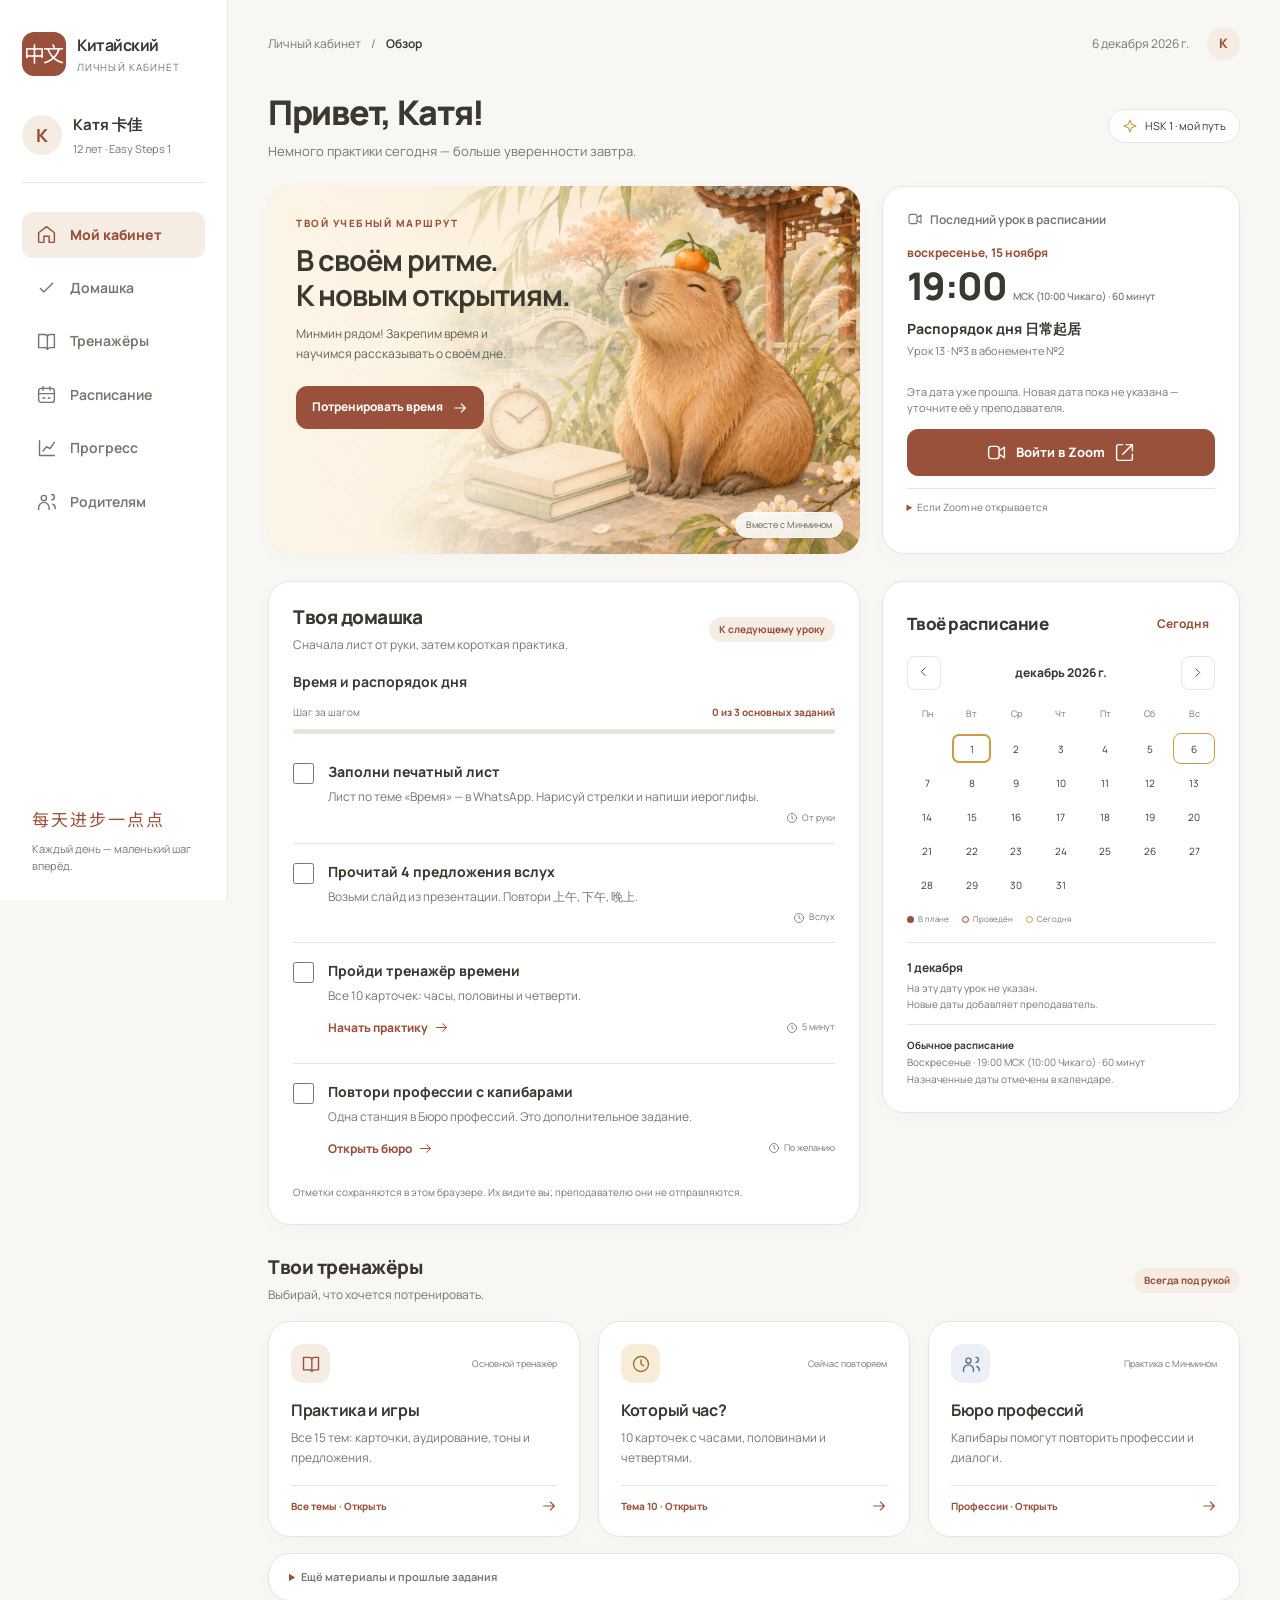
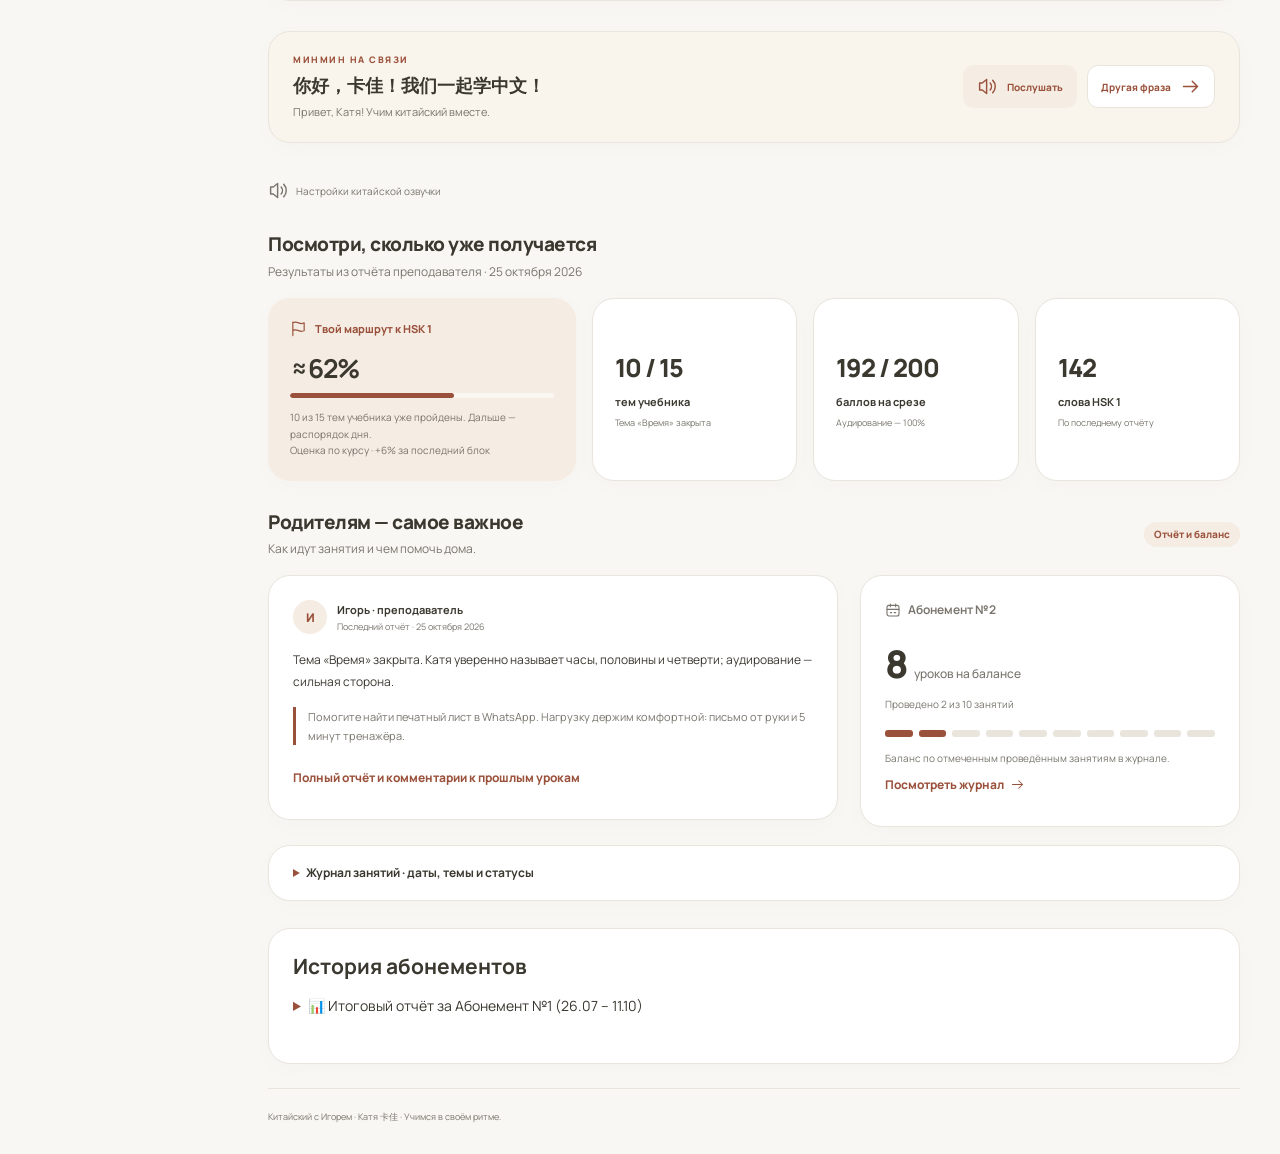
==== commit e3bc4752: "Update lesson time to 19:00 MSK (10:00 Chicago)" ====
--- a/index.html
+++ b/index.html
@@ -9,18 +9,18 @@
 @media(max-width:700px){html{scroll-padding-top:20px}.sidebar{display:none}.workspace{margin:0;padding:20px 18px 100px}.topbar{margin-bottom:23px}.breadcrumbs{font-size:10px}.top-right .today-label{display:none}.intro{margin-bottom:21px}.intro h1{font-size:29px;letter-spacing:-1px}.intro p{font-size:12px;max-width:240px}.level-badge{padding:6px 9px;font-size:9px;align-self:flex-start;margin-top:4px}.level-badge .icon{width:13px;height:13px}.hero-row{gap:16px;margin-bottom:24px}.hero{min-height:290px}.hero-copy{padding:24px 21px;width:68%}.hero h2{font-size:27px;letter-spacing:-.7px}.hero .eyebrow{font-size:8px;letter-spacing:1.2px}.hero-desc{font-size:11px;max-width:210px}.hero .btn{font-size:10px;margin-top:21px;padding:12px}.hero-note{font-size:8px;right:12px;bottom:12px}.hero-img{width:100%;object-position:76% 50%}.hero::after{background:linear-gradient(90deg,#fcf4e5 0%,#fcf4e5ed 20%,#fcf4e59c 46%,transparent 82%)}.lesson-card{padding:21px;column-gap:16px}.lesson-time{font-size:33px}.lesson-time small{font-size:8px;display:block;margin:2px 0 4px;letter-spacing:0}.lesson-topic{font-size:12px}.lesson-number{font-size:8px}.lesson-when{font-size:10px}.lesson-card .btn{margin-top:15px}.section-head h2{font-size:18px}.section-head{align-items:flex-start}.homework-card,.schedule-card{padding:21px}.homework-card .section-head{gap:8px}.pill{font-size:8px;padding:6px 8px}.task{gap:12px;padding:16px 0}.task label{font-size:14px}.task p{font-size:12px}.text-link{font-size:12px}.task-time{font-size:9px}.study-row{margin-bottom:26px;gap:20px}.schedule-card{display:block}.calendar-nav{margin-top:13px}.day{height:37px;font-size:12px}.weekday{font-size:10px}.calendar-key{font-size:9px}.calendar-detail{border-top:1px solid var(--line);padding-top:13px}.calendar-detail strong{font-size:12px}.calendar-detail p{font-size:11px}.schedule-rule{font-size:10px}.trainer-card{padding:20px}.trainer-card h3{font-size:16px}.trainer-card p{font-size:11px}.trainer-top{margin-bottom:12px}.trainer-footer{width:34px;height:34px;border-radius:50%;background:var(--soft);justify-content:center;flex-shrink:0}.trainer-footer span{display:none}.trainer-top small{font-size:9px}.materials{padding:0 18px}.progress-grid{grid-template-columns:repeat(3,minmax(0,1fr));gap:10px}.goal-card{padding:19px;display:block}.goal-card h3{font-size:30px;margin:13px 0}.goal-card p{font-size:10px;margin-top:10px}.stat-card{padding:15px 10px;justify-content:flex-start}.stat-value{font-size:20px;letter-spacing:-.8px}.stat-label{font-size:9px;line-height:1.5}.stat-note{font-size:8px}.parent-card,.balance-card{padding:21px}.parent-card p{font-size:12px}.journal{padding:0 18px}.extra-card{padding:20px}.extra-copy h3{font-size:17px}.footer{align-items:flex-start;font-size:9px;flex-direction:column;gap:6px}.footer a{display:none}.mobile-nav{display:grid;position:fixed;bottom:0;left:0;right:0;grid-template-columns:repeat(5,1fr);background:#ffffffed;backdrop-filter:blur(16px);border-top:1px solid var(--line);padding:9px 5px max(10px,env(safe-area-inset-bottom));z-index:50;box-shadow:0 -5px 20px #1b312008}.mobile-nav a{display:flex;flex-direction:column;gap:3px;align-items:center;justify-content:center;min-height:43px;font-size:8px;color:var(--muted);border-radius:9px}.mobile-nav .icon{width:19px;height:19px}.mobile-nav a.active{color:var(--accent);background:var(--soft)}.extra-actions .btn{font-size:10px}.voice-settings{margin-bottom:15px}}
 @media(max-width:370px){.intro{display:block}.intro p{max-width:none}.intro .level-badge{margin-top:11px}.workspace{padding-left:13px;padding-right:13px}.intro h1{font-size:26px}.hero-copy{padding:23px 18px;width:76%}.hero h2{font-size:25px}.hero-note{font-size:7px}.hero .btn{font-size:9px}.stat-value{font-size:18px}.section-head h2{font-size:16px}.homework-card{padding:18px}.pill{font-size:7px}.lesson-time{font-size:29px}.lesson-card{column-gap:12px}.lesson-topic{font-size:11px}}
 @media(prefers-reduced-motion:reduce){html{scroll-behavior:auto}*,*::before,*::after{transition:none!important;animation:none!important}}
-</style><style>.day.cancelled{color:#975d48;background:#f5e9e0;text-decoration:line-through;border:1px dashed #bd8268}.paid-date{padding:9px 0;border-bottom:1px solid #e4e8df;font-size:13px}.lesson-time small{line-height:1.5}.learning-skill{padding:12px 0;border-bottom:1px solid #e4e8df}.learning-skill small{display:block;color:#68796d;margin-top:4px}.learning-score{font-size:30px;font-weight:700;color:#27634e;margin:16px 0}</style></head>
+</style></head>
 <body data-theme="terra"><a class="skip" href="#main">Перейти к содержимому</a>
 <aside class="sidebar"><a class="brand" href="#overview" aria-label="Китайский — личный кабинет"><span class="brand-mark" lang="zh-CN">中文</span><span><strong>Китайский</strong><small>Личный кабинет</small></span></a><div class="profile"><span class="avatar">К</span><div><b>Катя <span lang="zh-CN">卡佳</span></b><small>12 лет · Easy Steps 1</small></div></div><nav class="nav" aria-label="Основная навигация"><a href="#overview" data-nav class="active" aria-current=location><svg class="icon" viewBox="0 0 24 24" fill="none" stroke="currentColor" stroke-width="1.65" stroke-linecap="round" stroke-linejoin="round" aria-hidden="true"><path d="m3 10 9-7 9 7v10a1 1 0 0 1-1 1h-5v-7H9v7H4a1 1 0 0 1-1-1z"/></svg><span>Мой кабинет</span></a><a href="#homework" data-nav class="" ><svg class="icon" viewBox="0 0 24 24" fill="none" stroke="currentColor" stroke-width="1.65" stroke-linecap="round" stroke-linejoin="round" aria-hidden="true"><path d="m5 12 4 4L19 6"/></svg><span>Домашка</span></a><a href="#trainers" data-nav class="" ><svg class="icon" viewBox="0 0 24 24" fill="none" stroke="currentColor" stroke-width="1.65" stroke-linecap="round" stroke-linejoin="round" aria-hidden="true"><path d="M4 4h6a3 3 0 0 1 3 3v14a4 4 0 0 0-4-2H3V4zM13 7a3 3 0 0 1 3-3h5v15h-5a4 4 0 0 0-3 2"/></svg><span>Тренажёры</span></a><a href="#schedule" data-nav class="" ><svg class="icon" viewBox="0 0 24 24" fill="none" stroke="currentColor" stroke-width="1.65" stroke-linecap="round" stroke-linejoin="round" aria-hidden="true"><rect x="3" y="5" width="18" height="16" rx="3"/><path d="M16 3v4M8 3v4M3 11h18m-13 5h2m4 0h2"/></svg><span>Расписание</span></a><a href="#progress" data-nav class="" ><svg class="icon" viewBox="0 0 24 24" fill="none" stroke="currentColor" stroke-width="1.65" stroke-linecap="round" stroke-linejoin="round" aria-hidden="true"><path d="M4 3v17h17M8 15l4-5 4 2 5-7"/></svg><span>Прогресс</span></a><a href="#parents" data-nav class="" ><svg class="icon" viewBox="0 0 24 24" fill="none" stroke="currentColor" stroke-width="1.65" stroke-linecap="round" stroke-linejoin="round" aria-hidden="true"><circle cx="9" cy="8" r="3"/><path d="M3 21v-2a6 6 0 0 1 12 0v2m3-17a3 3 0 0 1 0 6m1 5a5 5 0 0 1 3 5"/></svg><span>Родителям</span></a></nav><div class="sidebar-bottom"><div class="tiny-zh" lang="zh-CN">每天进步一点点</div><p>Каждый день — маленький шаг вперёд.</p></div></aside>
 <main class="workspace" id="main"><header class="topbar"><div class="breadcrumbs">Личный кабинет<span>/</span><b>Обзор</b></div><div class="top-right"><span class="today-label" id="today-date">Ноябрь 2026</span><span class="avatar" aria-label="Катя">К</span></div></header>
 <section id="overview" data-section aria-labelledby="welcome-title"><div class="intro"><div><h1 id="welcome-title">Привет, Катя!</h1><p>Немного практики сегодня — больше уверенности завтра.</p></div><span class="level-badge"><svg class="icon" viewBox="0 0 24 24" fill="none" stroke="currentColor" stroke-width="1.65" stroke-linecap="round" stroke-linejoin="round" aria-hidden="true"><path d="m12 3 2.5 6.5L21 12l-6.5 2.5L12 21l-2.5-6.5L3 12l6.5-2.5z"/></svg>HSK 1 · мой путь</span></div><div class="hero-row"><div class="hero"><img class="hero-img" src="assets/dashboard-hero.webp" alt="" width="1200" height="800" fetchpriority="high"><div class="hero-copy"><div class="eyebrow">ТВОЙ УЧЕБНЫЙ МАРШРУТ</div><h2>В своём ритме.<br>К новым открытиям.</h2><p class="hero-desc">Минмин рядом! Закрепим время и научимся рассказывать о своём дне.</p><a class="btn" href="time-trainer.html">Потренировать время<svg class="icon" viewBox="0 0 24 24" fill="none" stroke="currentColor" stroke-width="1.65" stroke-linecap="round" stroke-linejoin="round" aria-hidden="true"><path d="M4 12h16m-6-6 6 6-6 6"/></svg></a></div><span class="hero-note">Вместе с Минмином</span></div>
-<div class="card lesson-card"><h2 class="card-kicker"><svg class="icon" viewBox="0 0 24 24" fill="none" stroke="currentColor" stroke-width="1.65" stroke-linecap="round" stroke-linejoin="round" aria-hidden="true"><rect x="3" y="5" width="12" height="14" rx="3"/><path d="m15 10 6-4v12l-6-4"/></svg><span id="lesson-heading">Ближайший урок</span></h2><div class="lesson-when" id="lesson-date">2026-11-08</div><div class="lesson-time">18:00<small id="lesson-local-time">МСК (09:00 · Чикаго) · 60 минут</small></div><h3 class="lesson-topic">Распорядок дня 日常起居</h3><div class="lesson-number">Урок 13 · №3 в абонементе №2</div><p class="lesson-note" id="lesson-note" hidden></p><a class="btn" href="https://us05web.zoom.us/j/88669646666?pwd=g87qHdVP327JNggjW7Xb5o3mwyq18v.1" target="_blank" rel="noopener noreferrer"><svg class="icon" viewBox="0 0 24 24" fill="none" stroke="currentColor" stroke-width="1.65" stroke-linecap="round" stroke-linejoin="round" aria-hidden="true"><rect x="3" y="5" width="12" height="14" rx="3"/><path d="m15 10 6-4v12l-6-4"/></svg>Войти в Zoom<svg class="icon" viewBox="0 0 24 24" fill="none" stroke="currentColor" stroke-width="1.65" stroke-linecap="round" stroke-linejoin="round" aria-hidden="true"><path d="M14 3h7v7m0-7L10 14M10 3H5a2 2 0 0 0-2 2v14a2 2 0 0 0 2 2h14a2 2 0 0 0 2-2v-5"/></svg></a><details class="zoom-help"><summary>Если Zoom не открывается</summary><p>Откройте Zoom → «Войти в конференцию». ID: <b>886 6964 6666</b>. Ссылка с кодом доступа — в кнопке выше.</p></details></div></div></section>
-<div class="study-row"><section class="card homework-card" id="homework" data-section aria-labelledby="homework-title"><div class="section-head"><div><h2 id="homework-title">Твоя домашка</h2><p>Сначала лист от руки, затем короткая практика.</p></div><span class="pill">К следующему уроку</span></div><h3 style="font-size:14px;margin-top:19px">Время и распорядок дня</h3><div class="hw-summary"><span>Шаг за шагом</span><b id="hw-counter">0 из 3 заданий</b></div><div class="track" id="hw-progressbar" role="progressbar" aria-label="Выполнение домашних заданий" aria-valuemin="0" aria-valuemax="100" aria-valuenow="0"><span id="hw-progress" style="width:0%"></span></div><ol class="tasks"><li class="task"><input class="task-check" type="checkbox" id="task-0" data-legacy="" data-optional="false"><div><label for="task-0">Заполни печатный лист</label><p>Два листа: выбери время по часам и нарисуй стрелки по китайской подписи.</p><div class="task-bottom"><a class="text-link" href="homework-time.html">Открыть и распечатать →</a><span class="task-time"><svg class="icon" viewBox="0 0 24 24" fill="none" stroke="currentColor" stroke-width="1.65" stroke-linecap="round" stroke-linejoin="round" aria-hidden="true"><circle cx="12" cy="12" r="9"/><path d="M12 7v5l3 2"/></svg>От руки</span></div></div></li><li class="task"><input class="task-check" type="checkbox" id="task-1" data-legacy="" data-optional="false"><div><label for="task-1">Прочитай 4 предложения вслух</label><p>Возьми слайд из презентации. Повтори 上午, 下午, 晚上.</p><div class="task-bottom"><span></span><span class="task-time"><svg class="icon" viewBox="0 0 24 24" fill="none" stroke="currentColor" stroke-width="1.65" stroke-linecap="round" stroke-linejoin="round" aria-hidden="true"><circle cx="12" cy="12" r="9"/><path d="M12 7v5l3 2"/></svg>Вслух</span></div></div></li><li class="task"><input class="task-check" type="checkbox" id="task-2" data-legacy="" data-optional="false"><div><label for="task-2">Пройди тренажёр времени</label><p>Все 10 карточек: часы, половины и четверти.</p><div class="task-bottom"><a class="text-link" href="time-trainer.html">Начать практику<svg class="icon" viewBox="0 0 24 24" fill="none" stroke="currentColor" stroke-width="1.65" stroke-linecap="round" stroke-linejoin="round" aria-hidden="true"><path d="M4 12h16m-6-6 6 6-6 6"/></svg></a><span class="task-time"><svg class="icon" viewBox="0 0 24 24" fill="none" stroke="currentColor" stroke-width="1.65" stroke-linecap="round" stroke-linejoin="round" aria-hidden="true"><circle cx="12" cy="12" r="9"/><path d="M12 7v5l3 2"/></svg>5 минут</span></div></div></li><li class="task"><input class="task-check" type="checkbox" id="task-3" data-legacy="" data-optional="true"><div><label for="task-3">Повтори профессии с капибарами</label><p>Одна станция в Бюро профессий. Это дополнительное задание.</p><div class="task-bottom"><a class="text-link" href="capybara-jobs.html">Открыть бюро<svg class="icon" viewBox="0 0 24 24" fill="none" stroke="currentColor" stroke-width="1.65" stroke-linecap="round" stroke-linejoin="round" aria-hidden="true"><path d="M4 12h16m-6-6 6 6-6 6"/></svg></a><span class="task-time"><svg class="icon" viewBox="0 0 24 24" fill="none" stroke="currentColor" stroke-width="1.65" stroke-linecap="round" stroke-linejoin="round" aria-hidden="true"><circle cx="12" cy="12" r="9"/><path d="M12 7v5l3 2"/></svg>По желанию</span></div></div></li></ol><div class="hw-complete" id="hw-complete" role="status" hidden><svg class="icon" viewBox="0 0 24 24" fill="none" stroke="currentColor" stroke-width="1.65" stroke-linecap="round" stroke-linejoin="round" aria-hidden="true"><path d="m5 12 4 4L19 6"/></svg> Все основные задания отмечены. Отличная работа!</div><p class="storage-note" id="storage-note">Отметки сохраняются в этом браузере.</p></section>
-<section class="card schedule-card" id="schedule" data-section aria-labelledby="schedule-title"><div class="section-head"><h2 id="schedule-title">Твоё расписание</h2><button class="text-link" id="calendar-today" type="button">Сегодня</button></div><div class="calendar-nav"><button type="button" id="calendar-prev" aria-label="Предыдущий месяц"><span class="calendar-prev"><svg class="icon" viewBox="0 0 24 24" fill="none" stroke="currentColor" stroke-width="1.65" stroke-linecap="round" stroke-linejoin="round" aria-hidden="true"><path d="m9 5 7 7-7 7"/></svg></span></button><span id="calendar-month" aria-live="polite">Ноябрь 2026</span><button type="button" id="calendar-next" aria-label="Следующий месяц"><svg class="icon" viewBox="0 0 24 24" fill="none" stroke="currentColor" stroke-width="1.65" stroke-linecap="round" stroke-linejoin="round" aria-hidden="true"><path d="m9 5 7 7-7 7"/></svg></button></div><div class="calendar-grid" id="calendar-grid" role="group" aria-label="Календарь занятий"></div><div class="calendar-key"><span><i class="dot"></i>В плане</span><span><i class="dot pale"></i>Проведён</span><span><i class="dot outline"></i>Сегодня</span><span>× Отменён</span></div><div class="calendar-detail" aria-live="polite"><strong id="calendar-selected-date"></strong><p id="calendar-selected-topic"></p><p id="calendar-selected-status"></p></div><div class="schedule-rule"><b>Обычное расписание</b>Воскресенье · 18:00 МСК · 60 минут<br>Время Чикаго рассчитывается для каждой даты с учётом перевода часов.<p>8 ноября — отмена, без списания. Осталось 8 уроков.</p><div id="paid-lesson-dates"></div></div></section></div>
+<div class="card lesson-card"><h2 class="card-kicker"><svg class="icon" viewBox="0 0 24 24" fill="none" stroke="currentColor" stroke-width="1.65" stroke-linecap="round" stroke-linejoin="round" aria-hidden="true"><rect x="3" y="5" width="12" height="14" rx="3"/><path d="m15 10 6-4v12l-6-4"/></svg><span id="lesson-heading">Ближайший урок</span></h2><div class="lesson-when" id="lesson-date">2026-11-15</div><div class="lesson-time">19:00<small>МСК (10:00 Чикаго) · 60 минут</small></div><h3 class="lesson-topic">Распорядок дня 日常起居</h3><div class="lesson-number">Урок 13 · №3 в абонементе №2</div><p class="lesson-note" id="lesson-note" hidden></p><a class="btn" href="https://us05web.zoom.us/j/88669646666?pwd=g87qHdVP327JNggjW7Xb5o3mwyq18v.1" target="_blank" rel="noopener noreferrer"><svg class="icon" viewBox="0 0 24 24" fill="none" stroke="currentColor" stroke-width="1.65" stroke-linecap="round" stroke-linejoin="round" aria-hidden="true"><rect x="3" y="5" width="12" height="14" rx="3"/><path d="m15 10 6-4v12l-6-4"/></svg>Войти в Zoom<svg class="icon" viewBox="0 0 24 24" fill="none" stroke="currentColor" stroke-width="1.65" stroke-linecap="round" stroke-linejoin="round" aria-hidden="true"><path d="M14 3h7v7m0-7L10 14M10 3H5a2 2 0 0 0-2 2v14a2 2 0 0 0 2 2h14a2 2 0 0 0 2-2v-5"/></svg></a><details class="zoom-help"><summary>Если Zoom не открывается</summary><p>Откройте Zoom → «Войти в конференцию». ID: <b>886 6964 6666</b>. Ссылка с кодом доступа — в кнопке выше.</p></details></div></div></section>
+<div class="study-row"><section class="card homework-card" id="homework" data-section aria-labelledby="homework-title"><div class="section-head"><div><h2 id="homework-title">Твоя домашка</h2><p>Сначала лист от руки, затем короткая практика.</p></div><span class="pill">К следующему уроку</span></div><h3 style="font-size:14px;margin-top:19px">Время и распорядок дня</h3><div class="hw-summary"><span>Шаг за шагом</span><b id="hw-counter">0 из 3 заданий</b></div><div class="track" id="hw-progressbar" role="progressbar" aria-label="Выполнение домашних заданий" aria-valuemin="0" aria-valuemax="100" aria-valuenow="0"><span id="hw-progress" style="width:0%"></span></div><ol class="tasks"><li class="task"><input class="task-check" type="checkbox" id="task-0" data-legacy="" data-optional="false"><div><label for="task-0">Заполни печатный лист</label><p>Лист по теме «Время» — в WhatsApp. Нарисуй стрелки и напиши иероглифы.</p><div class="task-bottom"><span></span><span class="task-time"><svg class="icon" viewBox="0 0 24 24" fill="none" stroke="currentColor" stroke-width="1.65" stroke-linecap="round" stroke-linejoin="round" aria-hidden="true"><circle cx="12" cy="12" r="9"/><path d="M12 7v5l3 2"/></svg>От руки</span></div></div></li><li class="task"><input class="task-check" type="checkbox" id="task-1" data-legacy="" data-optional="false"><div><label for="task-1">Прочитай 4 предложения вслух</label><p>Возьми слайд из презентации. Повтори 上午, 下午, 晚上.</p><div class="task-bottom"><span></span><span class="task-time"><svg class="icon" viewBox="0 0 24 24" fill="none" stroke="currentColor" stroke-width="1.65" stroke-linecap="round" stroke-linejoin="round" aria-hidden="true"><circle cx="12" cy="12" r="9"/><path d="M12 7v5l3 2"/></svg>Вслух</span></div></div></li><li class="task"><input class="task-check" type="checkbox" id="task-2" data-legacy="" data-optional="false"><div><label for="task-2">Пройди тренажёр времени</label><p>Все 10 карточек: часы, половины и четверти.</p><div class="task-bottom"><a class="text-link" href="time-trainer.html">Начать практику<svg class="icon" viewBox="0 0 24 24" fill="none" stroke="currentColor" stroke-width="1.65" stroke-linecap="round" stroke-linejoin="round" aria-hidden="true"><path d="M4 12h16m-6-6 6 6-6 6"/></svg></a><span class="task-time"><svg class="icon" viewBox="0 0 24 24" fill="none" stroke="currentColor" stroke-width="1.65" stroke-linecap="round" stroke-linejoin="round" aria-hidden="true"><circle cx="12" cy="12" r="9"/><path d="M12 7v5l3 2"/></svg>5 минут</span></div></div></li><li class="task"><input class="task-check" type="checkbox" id="task-3" data-legacy="" data-optional="true"><div><label for="task-3">Повтори профессии с капибарами</label><p>Одна станция в Бюро профессий. Это дополнительное задание.</p><div class="task-bottom"><a class="text-link" href="capybara-jobs.html">Открыть бюро<svg class="icon" viewBox="0 0 24 24" fill="none" stroke="currentColor" stroke-width="1.65" stroke-linecap="round" stroke-linejoin="round" aria-hidden="true"><path d="M4 12h16m-6-6 6 6-6 6"/></svg></a><span class="task-time"><svg class="icon" viewBox="0 0 24 24" fill="none" stroke="currentColor" stroke-width="1.65" stroke-linecap="round" stroke-linejoin="round" aria-hidden="true"><circle cx="12" cy="12" r="9"/><path d="M12 7v5l3 2"/></svg>По желанию</span></div></div></li></ol><div class="hw-complete" id="hw-complete" role="status" hidden><svg class="icon" viewBox="0 0 24 24" fill="none" stroke="currentColor" stroke-width="1.65" stroke-linecap="round" stroke-linejoin="round" aria-hidden="true"><path d="m5 12 4 4L19 6"/></svg> Все основные задания отмечены. Отличная работа!</div><p class="storage-note" id="storage-note">Отметки сохраняются в этом браузере.</p></section>
+<section class="card schedule-card" id="schedule" data-section aria-labelledby="schedule-title"><div class="section-head"><h2 id="schedule-title">Твоё расписание</h2><button class="text-link" id="calendar-today" type="button">Сегодня</button></div><div class="calendar-nav"><button type="button" id="calendar-prev" aria-label="Предыдущий месяц"><span class="calendar-prev"><svg class="icon" viewBox="0 0 24 24" fill="none" stroke="currentColor" stroke-width="1.65" stroke-linecap="round" stroke-linejoin="round" aria-hidden="true"><path d="m9 5 7 7-7 7"/></svg></span></button><span id="calendar-month" aria-live="polite">Ноябрь 2026</span><button type="button" id="calendar-next" aria-label="Следующий месяц"><svg class="icon" viewBox="0 0 24 24" fill="none" stroke="currentColor" stroke-width="1.65" stroke-linecap="round" stroke-linejoin="round" aria-hidden="true"><path d="m9 5 7 7-7 7"/></svg></button></div><div class="calendar-grid" id="calendar-grid" role="group" aria-label="Календарь занятий"></div><div class="calendar-key"><span><i class="dot"></i>В плане</span><span><i class="dot pale"></i>Проведён</span><span><i class="dot outline"></i>Сегодня</span></div><div class="calendar-detail" aria-live="polite"><strong id="calendar-selected-date"></strong><p id="calendar-selected-topic"></p><p id="calendar-selected-status"></p></div><div class="schedule-rule"><b>Обычное расписание</b>Воскресенье · 19:00 МСК (10:00 Чикаго) · 60 минут<br>Назначенные даты отмечены в календаре.</div></section></div>
 <section class="trainers-section" id="trainers" data-section aria-labelledby="trainers-title"><div class="section-head"><div><h2 id="trainers-title">Твои тренажёры</h2><p>Выбирай, что хочется потренировать.</p></div><span class="pill">Всегда под рукой</span></div><div class="trainers-grid"><a class="card trainer-card" href="trainer.html"><div class="trainer-top"><span class="trainer-icon"><svg class="icon" viewBox="0 0 24 24" fill="none" stroke="currentColor" stroke-width="1.65" stroke-linecap="round" stroke-linejoin="round" aria-hidden="true"><path d="M4 4h6a3 3 0 0 1 3 3v14a4 4 0 0 0-4-2H3V4zM13 7a3 3 0 0 1 3-3h5v15h-5a4 4 0 0 0-3 2"/></svg></span><small>Основной тренажёр</small></div><h3>Практика и игры</h3><p>Все 15 тем: карточки, аудирование, тоны и предложения.</p><div class="trainer-footer"><span>Все темы · Открыть</span><svg class="icon" viewBox="0 0 24 24" fill="none" stroke="currentColor" stroke-width="1.65" stroke-linecap="round" stroke-linejoin="round" aria-hidden="true"><path d="M4 12h16m-6-6 6 6-6 6"/></svg></div></a><a class="card trainer-card" href="time-trainer.html"><div class="trainer-top"><span class="trainer-icon"><svg class="icon" viewBox="0 0 24 24" fill="none" stroke="currentColor" stroke-width="1.65" stroke-linecap="round" stroke-linejoin="round" aria-hidden="true"><circle cx="12" cy="12" r="9"/><path d="M12 7v5l3 2"/></svg></span><small>Сейчас повторяем</small></div><h3>Который час?</h3><p>10 карточек с часами, половинами и четвертями.</p><div class="trainer-footer"><span>Тема 10 · Открыть</span><svg class="icon" viewBox="0 0 24 24" fill="none" stroke="currentColor" stroke-width="1.65" stroke-linecap="round" stroke-linejoin="round" aria-hidden="true"><path d="M4 12h16m-6-6 6 6-6 6"/></svg></div></a><a class="card trainer-card" href="capybara-jobs.html"><div class="trainer-top"><span class="trainer-icon"><svg class="icon" viewBox="0 0 24 24" fill="none" stroke="currentColor" stroke-width="1.65" stroke-linecap="round" stroke-linejoin="round" aria-hidden="true"><circle cx="9" cy="8" r="3"/><path d="M3 21v-2a6 6 0 0 1 12 0v2m3-17a3 3 0 0 1 0 6m1 5a5 5 0 0 1 3 5"/></svg></span><small>Практика с Минмином</small></div><h3>Бюро профессий</h3><p>Капибары помогут повторить профессии и диалоги.</p><div class="trainer-footer"><span>Профессии · Открыть</span><svg class="icon" viewBox="0 0 24 24" fill="none" stroke="currentColor" stroke-width="1.65" stroke-linecap="round" stroke-linejoin="round" aria-hidden="true"><path d="M4 12h16m-6-6 6 6-6 6"/></svg></div></a></div><details class="card materials"><summary>Ещё материалы и прошлые задания</summary><div class="materials-list"><a href="https://app.notion.com/p/3a2ee1a0b26881a5b006c99d67cc9ce9" target="_blank" rel="noopener noreferrer"><span>Словарик Кати в Notion</span><svg class="icon" viewBox="0 0 24 24" fill="none" stroke="currentColor" stroke-width="1.65" stroke-linecap="round" stroke-linejoin="round" aria-hidden="true"><path d="M14 3h7v7m0-7L10 14M10 3H5a2 2 0 0 0-2 2v14a2 2 0 0 0 2 2h14a2 2 0 0 0 2-2v-5"/></svg></a><a href="https://app.notion.com/p/39dee1a0b26881a5b006c99d67cc9ce9" target="_blank" rel="noopener noreferrer"><span>Конспекты и история уроков в Notion</span><svg class="icon" viewBox="0 0 24 24" fill="none" stroke="currentColor" stroke-width="1.65" stroke-linecap="round" stroke-linejoin="round" aria-hidden="true"><path d="M14 3h7v7m0-7L10 14M10 3H5a2 2 0 0 0-2 2v14a2 2 0 0 0 2 2h14a2 2 0 0 0 2-2v-5"/></svg></a></div></details></section>
 <section class="card extra-card" aria-labelledby="quote-title"><div class="extra-copy"><div class="eyebrow" id="quote-title">Минмин на связи</div><h3 id="quote-zh" lang="zh-CN">你好，卡佳！我们一起学中文！</h3><p id="quote-ru">Привет, Катя! Учим китайский вместе.</p></div><div class="extra-actions"><button class="btn btn-light" id="quote-speak"><svg class="icon" viewBox="0 0 24 24" fill="none" stroke="currentColor" stroke-width="1.65" stroke-linecap="round" stroke-linejoin="round" aria-hidden="true"><path d="M11 4 6 8H3v8h3l5 4zM15 8a6 6 0 0 1 0 8m3-11a10 10 0 0 1 0 14"/></svg>Послушать</button><button class="btn btn-outline" id="quote-next">Другая фраза <svg class="icon" viewBox="0 0 24 24" fill="none" stroke="currentColor" stroke-width="1.65" stroke-linecap="round" stroke-linejoin="round" aria-hidden="true"><path d="M4 12h16m-6-6 6 6-6 6"/></svg></button></div></section><details class="voice-settings"><summary><svg class="icon" viewBox="0 0 24 24" fill="none" stroke="currentColor" stroke-width="1.65" stroke-linecap="round" stroke-linejoin="round" aria-hidden="true"><path d="M11 4 6 8H3v8h3l5 4zM15 8a6 6 0 0 1 0 8m3-11a10 10 0 0 1 0 14"/></svg>Настройки китайской озвучки</summary><label for="voice-choice">Голос браузера</label><br><select id="voice-choice" aria-describedby="voice-status"><option>Загружаем голоса…</option></select><label for="voice-speed">Скорость</label><select id="voice-speed"><option value="0.65">0,65×</option><option value="0.7">0,70×</option></select><button type="button" class="btn secondary" id="voice-test">Проверить звук</button><span id="voice-status" class="voice-status" role="status"></span></details>
 <section class="progress-section" id="progress" data-section aria-labelledby="progress-title"><div class="section-head"><div><h2 id="progress-title">Посмотри, сколько уже получается</h2><p>Результаты из отчёта преподавателя · 25 октября 2026</p></div></div><div class="progress-grid"><div class="card goal-card"><div class="goal-top"><svg class="icon" viewBox="0 0 24 24" fill="none" stroke="currentColor" stroke-width="1.65" stroke-linecap="round" stroke-linejoin="round" aria-hidden="true"><path d="M4 22V3m0 1c6-4 10 4 16 0v11c-6 4-10-4-16 0"/></svg>Твой маршрут к HSK 1</div><h3>≈62%</h3><div class="track" role="progressbar" aria-label="Оценка по курсу · +6% за последний блок" aria-valuemin="0" aria-valuemax="100" aria-valuenow="62"><span style="width:62%"></span></div><p>10 из 15 тем учебника уже пройдены. Дальше — распорядок дня.<br>Оценка по курсу · +6% за последний блок</p></div><div class="card stat-card"><div class="stat-value">10 / 15</div><div class="stat-label">тем учебника</div><div class="stat-note">Тема «Время» закрыта</div></div><div class="card stat-card"><div class="stat-value">192 / 200</div><div class="stat-label">баллов на срезе</div><div class="stat-note">Аудирование — 100%</div></div><div class="card stat-card"><div class="stat-value">142</div><div class="stat-label">слова HSK 1</div><div class="stat-note">По последнему отчёту</div></div></div></section>
-<section class="card" id="learning-results" style="padding:28px;margin:24px 0" aria-labelledby="learning-results-title"><h2 id="learning-results-title">Маленькие шаги вперёд</h2><p>Твои результаты в играх и практике.</p><div id="learning-results-content"></div><p class="storage-note">Учитываются проверяемые ответы в этом браузере. Карточки для знакомства со словами не входят в процент. Результаты в другом браузере пока не синхронизируются.</p><a class="text-link" href="homework-time.html#time-game">Потренировать время →</a></section><section class="parents-section" id="parents" data-section aria-labelledby="parents-title"><div class="section-head"><div><h2 id="parents-title">Родителям — самое важное</h2><p>Как идут занятия и чем помочь дома.</p></div><span class="pill">Отчёт и баланс</span></div><div class="parents-overview"><div class="card parent-card"><div class="teacher-meta"><span class="avatar">И</span><div><b>Игорь · преподаватель</b><small>Последний отчёт · 25 октября 2026</small></div></div><p>Тема «Время» закрыта. Катя уверенно называет часы, половины и четверти; аудирование — сильная сторона.</p><div class="parent-action"><a href="homework-time.html">Печатный лист «Время» доступен здесь.</a> Нагрузку держим комфортной: письмо от руки и 5 минут тренажёра.</div><details><summary class="text-link">Полный отчёт и комментарии к прошлым урокам</summary><div class="legacy"><section class="report-card">
+<section class="parents-section" id="parents" data-section aria-labelledby="parents-title"><div class="section-head"><div><h2 id="parents-title">Родителям — самое важное</h2><p>Как идут занятия и чем помочь дома.</p></div><span class="pill">Отчёт и баланс</span></div><div class="parents-overview"><div class="card parent-card"><div class="teacher-meta"><span class="avatar">И</span><div><b>Игорь · преподаватель</b><small>Последний отчёт · 25 октября 2026</small></div></div><p>Тема «Время» закрыта. Катя уверенно называет часы, половины и четверти; аудирование — сильная сторона.</p><div class="parent-action">Помогите найти печатный лист в WhatsApp. Нагрузку держим комфортной: письмо от руки и 5 минут тренажёра.</div><details><summary class="text-link">Полный отчёт и комментарии к прошлым урокам</summary><div class="legacy"><section class="report-card">
     <div class="report-top">
       <span class="report-badge">Урок 12 · 25.10 · Тема «Время» закрыта ✓</span>
     </div>
@@ -97,7 +97,7 @@
 <section id="subscription-history" class="card" style="padding:24px;margin:24px 0"><h2 style="margin-bottom:16px">История абонементов</h2><details><summary>📊 Итоговый отчёт за Абонемент №1 (26.07 – 11.10)</summary><p>
           10 уроков · 3 темы учебника закрыты · прогресс к HSK 1 вырос с 34% до 56%. Аудирование из сложной зоны превратилось в одну из самых сильных сторон. Катя научилась рассказывать о себе, семье, профессиях и спорить по существу на китайском языке.
         </p></details></section><footer class="footer"><p>Китайский с Игорем · Катя <span lang="zh-CN">卡佳</span> · Учимся в своём ритме.</p></footer></main><nav class="mobile-nav" aria-label="Навигация на телефоне"><a href="#overview" data-nav class="active"><svg class="icon" viewBox="0 0 24 24" fill="none" stroke="currentColor" stroke-width="1.65" stroke-linecap="round" stroke-linejoin="round" aria-hidden="true"><path d="m3 10 9-7 9 7v10a1 1 0 0 1-1 1h-5v-7H9v7H4a1 1 0 0 1-1-1z"/></svg><span>Главная</span></a><a href="#homework" data-nav class=""><svg class="icon" viewBox="0 0 24 24" fill="none" stroke="currentColor" stroke-width="1.65" stroke-linecap="round" stroke-linejoin="round" aria-hidden="true"><path d="m5 12 4 4L19 6"/></svg><span>Домашка</span></a><a href="#trainers" data-nav class=""><svg class="icon" viewBox="0 0 24 24" fill="none" stroke="currentColor" stroke-width="1.65" stroke-linecap="round" stroke-linejoin="round" aria-hidden="true"><path d="M4 4h6a3 3 0 0 1 3 3v14a4 4 0 0 0-4-2H3V4zM13 7a3 3 0 0 1 3-3h5v15h-5a4 4 0 0 0-3 2"/></svg><span>Тренажёры</span></a><a href="#schedule" data-nav class=""><svg class="icon" viewBox="0 0 24 24" fill="none" stroke="currentColor" stroke-width="1.65" stroke-linecap="round" stroke-linejoin="round" aria-hidden="true"><rect x="3" y="5" width="18" height="16" rx="3"/><path d="M16 3v4M8 3v4M3 11h18m-13 5h2m4 0h2"/></svg><span>Расписание</span></a><a href="#parents" data-nav class=""><svg class="icon" viewBox="0 0 24 24" fill="none" stroke="currentColor" stroke-width="1.65" stroke-linecap="round" stroke-linejoin="round" aria-hidden="true"><circle cx="9" cy="8" r="3"/><path d="M3 21v-2a6 6 0 0 1 12 0v2m3-17a3 3 0 0 1 0 6m1 5a5 5 0 0 1 3 5"/></svg><span>Родителям</span></a></nav>
-<script src="speech.js"></script><script src="schedule-time.js"></script><script id="dashboard-data" type="application/json">{"student": "katya", "revision": "2026-11-09-print-time", "lesson_date": "2026-11-15T18:00:00+03:00", "duration": 60, "lesson_time": "18:00", "subscription": 2, "events": [["2026-10-18", "Урок 11 · Начинаем время", "done"], ["2026-10-25", "Урок 12 · Время: закрепление", "done"], ["2026-11-08", "Урок отменён · без списания с баланса", "cancelled"], ["2026-11-15", "Урок 13 · Распорядок дня", "planned"], ["2026-11-22", "Урок 14 · Занятие по абонементу", "planned"], ["2026-11-29", "Урок 15 · Занятие по абонементу", "planned"], ["2026-12-06", "Урок 16 · Занятие по абонементу", "planned"], ["2026-12-13", "Урок 17 · Занятие по абонементу", "planned"], ["2026-12-20", "Урок 18 · Занятие по абонементу", "planned"], ["2026-12-27", "Урок 19 · Занятие по абонементу", "planned"], ["2027-01-03", "Урок 20 · Занятие по абонементу", "planned"]], "remaining_lessons": 8, "local_zone": "America/Chicago"}</script><script>
+<script src="speech.js"></script><script id="dashboard-data" type="application/json">{"student": "katya", "revision": "2026-11-15-time", "lesson_date": "2026-11-15T19:00:00+03:00", "duration": 60, "lesson_time": "19:00", "chicago_time": "10:00", "subscription": 2, "events": [["2026-10-18", "Урок 11 · Начинаем время", "done"], ["2026-10-25", "Урок 12 · Время: закрепление", "done"], ["2026-11-15", "Урок 13 · Распорядок дня", "planned"]]}</script><script>
 (() => {
 'use strict';
 const config=JSON.parse(document.getElementById('dashboard-data').textContent);
@@ -117,7 +117,6 @@
 const end=new Date(start.getTime()+(config.duration||60)*60000);
 const hasEnded=today>end;
 $('lesson-date').textContent=fmt(start,{weekday:'long',day:'numeric',month:'long'});
-$('lesson-local-time').textContent='МСК ('+window.KatyaSchedule.chicago(start)+' · Чикаго) · 60 минут';
 if(hasEnded){
  $('lesson-heading').textContent='Последний урок в расписании';
  $('lesson-note').textContent='Эта дата уже прошла. Новая дата пока не указана — уточните её у преподавателя.';
@@ -148,7 +147,7 @@
  b.addEventListener('change',()=>{write(prefix+b.id,String(b.checked));updateHomework()});
 });
 updateHomework();
-// Upcoming dates entered for the eight remaining weekly lessons.
+// Show only dates actually entered in the lesson journal; never infer new appointments.
 let month=new Date(Date.UTC(Number(todayKey.slice(0,4)),Number(todayKey.slice(5,7))-1,1,12));
 let selected=config.events.find(ev=>ev[0]>=todayKey&&ev[2]==='planned')?.[0]||config.events[config.events.length-1][0];
 function eventDate(key){return new Date(key+'T12:00:00+03:00')}
@@ -157,7 +156,7 @@
  const ev=config.events.find(ev=>ev[0]===key);
  $('calendar-selected-date').textContent=fmt(eventDate(key),{day:'numeric',month:'long'});
  $('calendar-selected-topic').textContent=ev?ev[1]:'На эту дату урок не указан.';
- $('calendar-selected-status').textContent=ev?(ev[2]==='cancelled'?'Отменён · урок с баланса не списан':window.KatyaSchedule.dual(key,config.lesson_time)+' · '+(ev[2]==='done'?'проведён':key<todayKey?'Запланированная дата прошла · ждём обновления':'запланирован')):'На эту дату занятие не назначено.';
+ $('calendar-selected-status').textContent=ev?(ev[2]==='done'?'Проведён по журналу':(key<todayKey||(key===dayKey(start)&&hasEnded))?'Запланированная дата прошла · ждём обновления':config.lesson_time+' МСК (10:00 Чикаго) · запланирован'):'Новые даты добавляет преподаватель.';
  document.querySelectorAll('.day').forEach(b=>b.setAttribute('aria-pressed',String(b.dataset.date===key)));
 }
 function renderCalendar(){
@@ -173,9 +172,9 @@
  for(let n=1;n<=count;n++){
   const key=y+'-'+String(m+1).padStart(2,'0')+'-'+String(n).padStart(2,'0');
   const ev=config.events.find(x=>x[0]===key);
-  const b=document.createElement('button');b.type='button';b.className='day'+(ev?' has-lesson':'')+(ev?.[2]==='planned'?' planned':'')+(ev?.[2]==='cancelled'?' cancelled':'')+(key===todayKey?' today':'');
+  const b=document.createElement('button');b.type='button';b.className='day'+(ev?' has-lesson':'')+(ev?.[2]==='planned'?' planned':'')+(key===todayKey?' today':'');
   b.textContent=n;b.dataset.date=key;b.setAttribute('aria-pressed',String(key===selected));
-  b.setAttribute('aria-label',fmt(eventDate(key),{day:'numeric',month:'long'})+(ev?' · '+ev[1]+' · '+(ev[2]==='done'?'проведён':ev[2]==='cancelled'?'отменён':window.KatyaSchedule.dual(key,config.lesson_time)+' · запланирован'):' · урок не указан'));
+  b.setAttribute('aria-label',fmt(eventDate(key),{day:'numeric',month:'long'})+(ev?' · '+ev[1]+' · '+(ev[2]==='done'?'проведён':'запланирован'):' · урок не указан'));
   if(key===todayKey)b.setAttribute('aria-current','date');
   b.addEventListener('click',()=>selectDate(key));grid.append(b);
  }
@@ -185,8 +184,6 @@
 $('calendar-next').addEventListener('click',()=>{month.setUTCMonth(month.getUTCMonth()+1);renderCalendar()});
 $('calendar-today').addEventListener('click',()=>{month=new Date(Date.UTC(Number(todayKey.slice(0,4)),Number(todayKey.slice(5,7))-1,1,12));selected=todayKey;renderCalendar()});
 renderCalendar();
-const paidList=$('paid-lesson-dates');
-config.events.filter(e=>e[2]==='planned').forEach(e=>{const row=document.createElement('div');row.className='paid-date';row.textContent=fmt(eventDate(e[0]),{day:'numeric',month:'long',year:'numeric'})+' · '+window.KatyaSchedule.dual(e[0],config.lesson_time);paidList.append(row)});
 // Synchronize the two navigation bars, including keyboard and hash navigation.
 const navLinks=[...document.querySelectorAll('[data-nav]')];
 function setActive(id){navLinks.forEach(a=>{const active=a.hash==='#'+id;a.classList.toggle('active',active);if(active)a.setAttribute('aria-current','location');else a.removeAttribute('aria-current')})}
@@ -217,4 +214,4 @@
  $('quote-speak').addEventListener('click',()=>speak(quotes[index][0]));
 }
 })();
-</script><noscript><p style="padding:20px">Включите JavaScript для календаря и отметок домашнего задания. Ссылки на уроки и тренажёры работают без него.</p></noscript><script src="learning-results.js"></script></body></html>
+</script><noscript><p style="padding:20px">Включите JavaScript для календаря и отметок домашнего задания. Ссылки на уроки и тренажёры работают без него.</p></noscript></body></html>
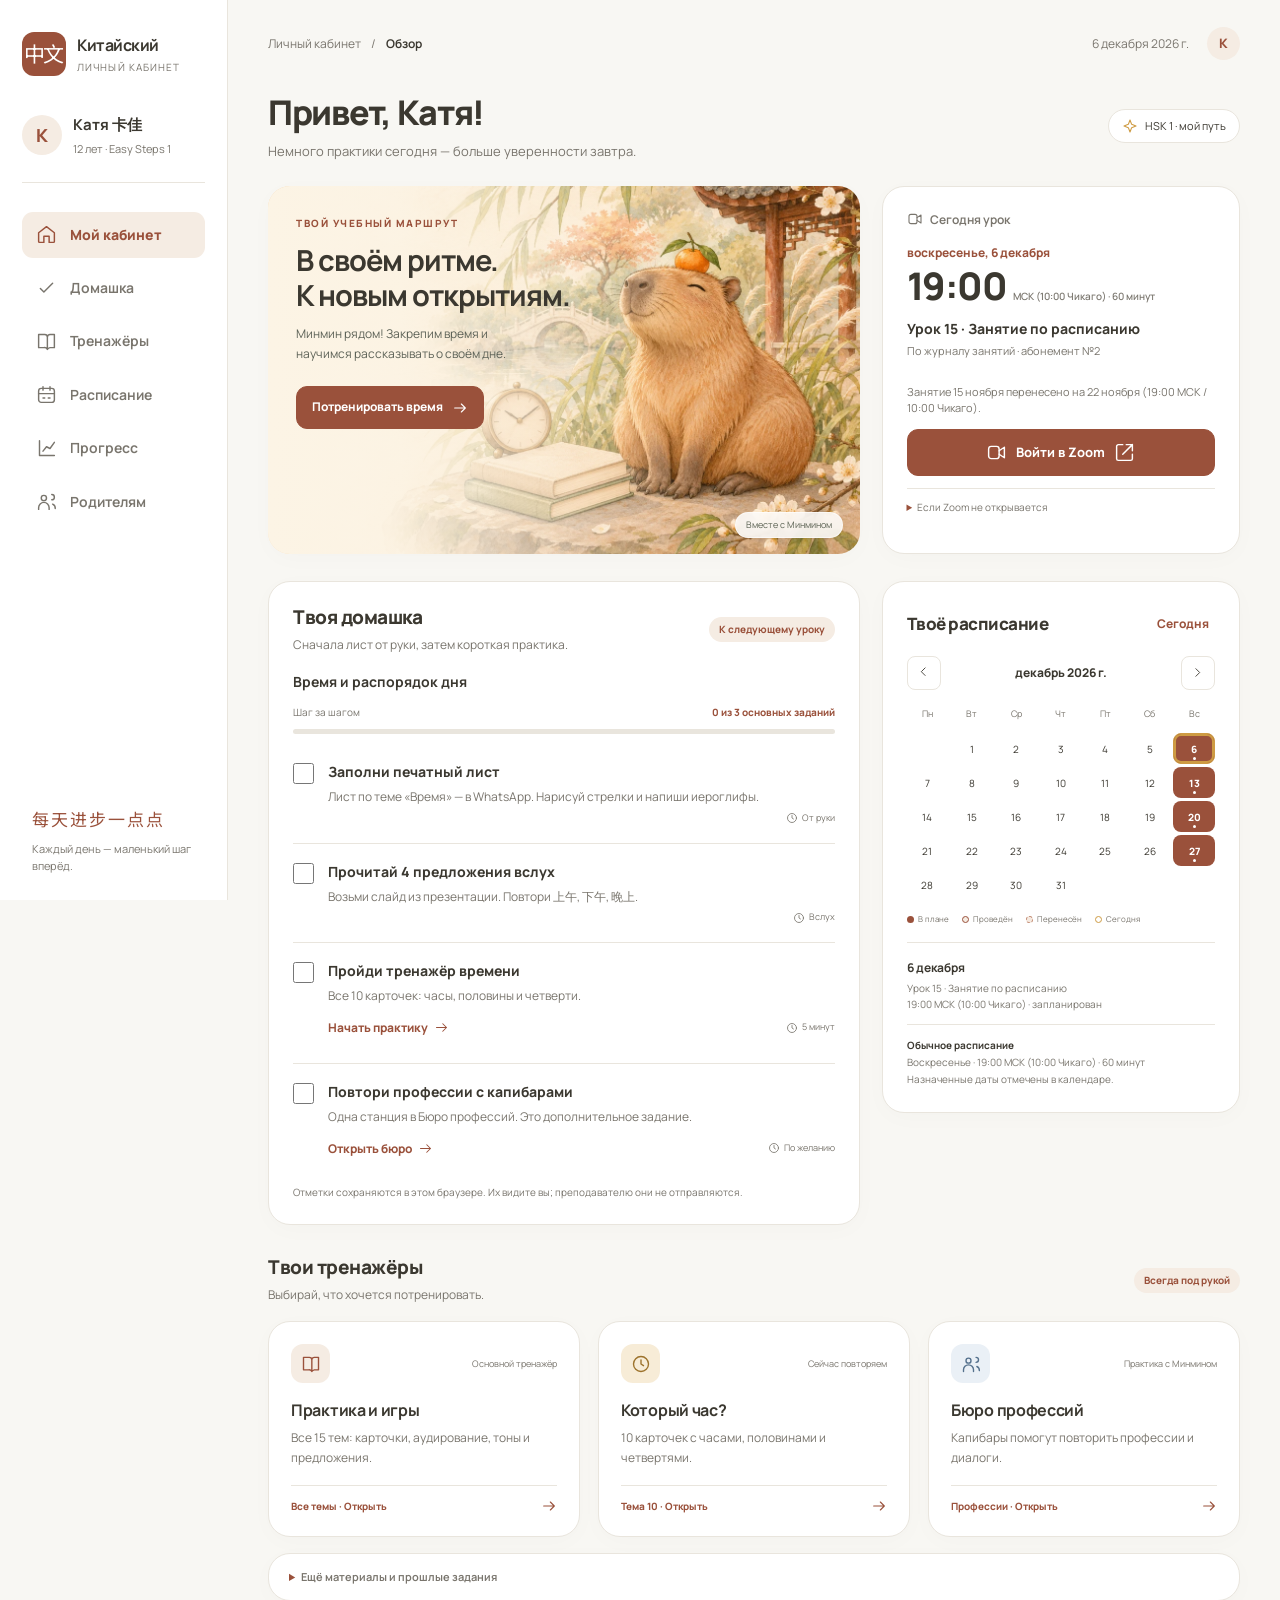
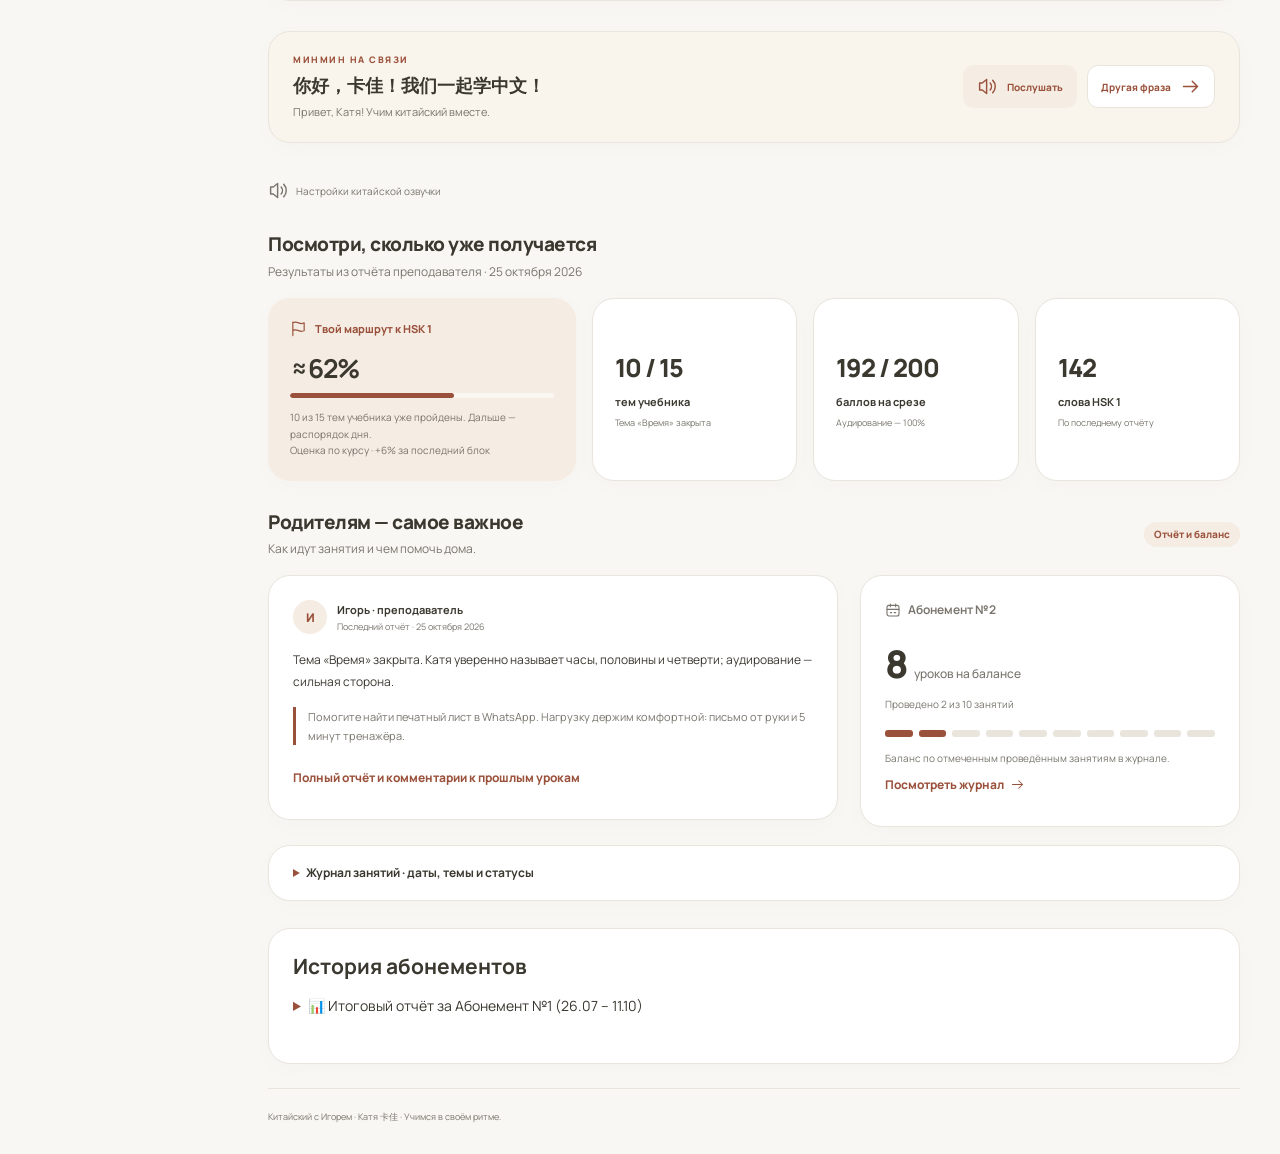
==== commit 74a5870b: "Postpone 15.11 lesson to 22.11: update dashboard, calendar, journal and notice" ====
--- a/index.html
+++ b/index.html
@@ -9,14 +9,14 @@
 @media(max-width:700px){html{scroll-padding-top:20px}.sidebar{display:none}.workspace{margin:0;padding:20px 18px 100px}.topbar{margin-bottom:23px}.breadcrumbs{font-size:10px}.top-right .today-label{display:none}.intro{margin-bottom:21px}.intro h1{font-size:29px;letter-spacing:-1px}.intro p{font-size:12px;max-width:240px}.level-badge{padding:6px 9px;font-size:9px;align-self:flex-start;margin-top:4px}.level-badge .icon{width:13px;height:13px}.hero-row{gap:16px;margin-bottom:24px}.hero{min-height:290px}.hero-copy{padding:24px 21px;width:68%}.hero h2{font-size:27px;letter-spacing:-.7px}.hero .eyebrow{font-size:8px;letter-spacing:1.2px}.hero-desc{font-size:11px;max-width:210px}.hero .btn{font-size:10px;margin-top:21px;padding:12px}.hero-note{font-size:8px;right:12px;bottom:12px}.hero-img{width:100%;object-position:76% 50%}.hero::after{background:linear-gradient(90deg,#fcf4e5 0%,#fcf4e5ed 20%,#fcf4e59c 46%,transparent 82%)}.lesson-card{padding:21px;column-gap:16px}.lesson-time{font-size:33px}.lesson-time small{font-size:8px;display:block;margin:2px 0 4px;letter-spacing:0}.lesson-topic{font-size:12px}.lesson-number{font-size:8px}.lesson-when{font-size:10px}.lesson-card .btn{margin-top:15px}.section-head h2{font-size:18px}.section-head{align-items:flex-start}.homework-card,.schedule-card{padding:21px}.homework-card .section-head{gap:8px}.pill{font-size:8px;padding:6px 8px}.task{gap:12px;padding:16px 0}.task label{font-size:14px}.task p{font-size:12px}.text-link{font-size:12px}.task-time{font-size:9px}.study-row{margin-bottom:26px;gap:20px}.schedule-card{display:block}.calendar-nav{margin-top:13px}.day{height:37px;font-size:12px}.weekday{font-size:10px}.calendar-key{font-size:9px}.calendar-detail{border-top:1px solid var(--line);padding-top:13px}.calendar-detail strong{font-size:12px}.calendar-detail p{font-size:11px}.schedule-rule{font-size:10px}.trainer-card{padding:20px}.trainer-card h3{font-size:16px}.trainer-card p{font-size:11px}.trainer-top{margin-bottom:12px}.trainer-footer{width:34px;height:34px;border-radius:50%;background:var(--soft);justify-content:center;flex-shrink:0}.trainer-footer span{display:none}.trainer-top small{font-size:9px}.materials{padding:0 18px}.progress-grid{grid-template-columns:repeat(3,minmax(0,1fr));gap:10px}.goal-card{padding:19px;display:block}.goal-card h3{font-size:30px;margin:13px 0}.goal-card p{font-size:10px;margin-top:10px}.stat-card{padding:15px 10px;justify-content:flex-start}.stat-value{font-size:20px;letter-spacing:-.8px}.stat-label{font-size:9px;line-height:1.5}.stat-note{font-size:8px}.parent-card,.balance-card{padding:21px}.parent-card p{font-size:12px}.journal{padding:0 18px}.extra-card{padding:20px}.extra-copy h3{font-size:17px}.footer{align-items:flex-start;font-size:9px;flex-direction:column;gap:6px}.footer a{display:none}.mobile-nav{display:grid;position:fixed;bottom:0;left:0;right:0;grid-template-columns:repeat(5,1fr);background:#ffffffed;backdrop-filter:blur(16px);border-top:1px solid var(--line);padding:9px 5px max(10px,env(safe-area-inset-bottom));z-index:50;box-shadow:0 -5px 20px #1b312008}.mobile-nav a{display:flex;flex-direction:column;gap:3px;align-items:center;justify-content:center;min-height:43px;font-size:8px;color:var(--muted);border-radius:9px}.mobile-nav .icon{width:19px;height:19px}.mobile-nav a.active{color:var(--accent);background:var(--soft)}.extra-actions .btn{font-size:10px}.voice-settings{margin-bottom:15px}}
 @media(max-width:370px){.intro{display:block}.intro p{max-width:none}.intro .level-badge{margin-top:11px}.workspace{padding-left:13px;padding-right:13px}.intro h1{font-size:26px}.hero-copy{padding:23px 18px;width:76%}.hero h2{font-size:25px}.hero-note{font-size:7px}.hero .btn{font-size:9px}.stat-value{font-size:18px}.section-head h2{font-size:16px}.homework-card{padding:18px}.pill{font-size:7px}.lesson-time{font-size:29px}.lesson-card{column-gap:12px}.lesson-topic{font-size:11px}}
 @media(prefers-reduced-motion:reduce){html{scroll-behavior:auto}*,*::before,*::after{transition:none!important;animation:none!important}}
-</style></head>
+</style><style>.day.cancelled{color:#975d48;background:#f5e9e0;text-decoration:line-through;border:1px dashed #bd8268}.dot.cancelled{background:#f5e9e0;border:1px dashed #bd8268}</style></head>
 <body data-theme="terra"><a class="skip" href="#main">Перейти к содержимому</a>
 <aside class="sidebar"><a class="brand" href="#overview" aria-label="Китайский — личный кабинет"><span class="brand-mark" lang="zh-CN">中文</span><span><strong>Китайский</strong><small>Личный кабинет</small></span></a><div class="profile"><span class="avatar">К</span><div><b>Катя <span lang="zh-CN">卡佳</span></b><small>12 лет · Easy Steps 1</small></div></div><nav class="nav" aria-label="Основная навигация"><a href="#overview" data-nav class="active" aria-current=location><svg class="icon" viewBox="0 0 24 24" fill="none" stroke="currentColor" stroke-width="1.65" stroke-linecap="round" stroke-linejoin="round" aria-hidden="true"><path d="m3 10 9-7 9 7v10a1 1 0 0 1-1 1h-5v-7H9v7H4a1 1 0 0 1-1-1z"/></svg><span>Мой кабинет</span></a><a href="#homework" data-nav class="" ><svg class="icon" viewBox="0 0 24 24" fill="none" stroke="currentColor" stroke-width="1.65" stroke-linecap="round" stroke-linejoin="round" aria-hidden="true"><path d="m5 12 4 4L19 6"/></svg><span>Домашка</span></a><a href="#trainers" data-nav class="" ><svg class="icon" viewBox="0 0 24 24" fill="none" stroke="currentColor" stroke-width="1.65" stroke-linecap="round" stroke-linejoin="round" aria-hidden="true"><path d="M4 4h6a3 3 0 0 1 3 3v14a4 4 0 0 0-4-2H3V4zM13 7a3 3 0 0 1 3-3h5v15h-5a4 4 0 0 0-3 2"/></svg><span>Тренажёры</span></a><a href="#schedule" data-nav class="" ><svg class="icon" viewBox="0 0 24 24" fill="none" stroke="currentColor" stroke-width="1.65" stroke-linecap="round" stroke-linejoin="round" aria-hidden="true"><rect x="3" y="5" width="18" height="16" rx="3"/><path d="M16 3v4M8 3v4M3 11h18m-13 5h2m4 0h2"/></svg><span>Расписание</span></a><a href="#progress" data-nav class="" ><svg class="icon" viewBox="0 0 24 24" fill="none" stroke="currentColor" stroke-width="1.65" stroke-linecap="round" stroke-linejoin="round" aria-hidden="true"><path d="M4 3v17h17M8 15l4-5 4 2 5-7"/></svg><span>Прогресс</span></a><a href="#parents" data-nav class="" ><svg class="icon" viewBox="0 0 24 24" fill="none" stroke="currentColor" stroke-width="1.65" stroke-linecap="round" stroke-linejoin="round" aria-hidden="true"><circle cx="9" cy="8" r="3"/><path d="M3 21v-2a6 6 0 0 1 12 0v2m3-17a3 3 0 0 1 0 6m1 5a5 5 0 0 1 3 5"/></svg><span>Родителям</span></a></nav><div class="sidebar-bottom"><div class="tiny-zh" lang="zh-CN">每天进步一点点</div><p>Каждый день — маленький шаг вперёд.</p></div></aside>
 <main class="workspace" id="main"><header class="topbar"><div class="breadcrumbs">Личный кабинет<span>/</span><b>Обзор</b></div><div class="top-right"><span class="today-label" id="today-date">Ноябрь 2026</span><span class="avatar" aria-label="Катя">К</span></div></header>
 <section id="overview" data-section aria-labelledby="welcome-title"><div class="intro"><div><h1 id="welcome-title">Привет, Катя!</h1><p>Немного практики сегодня — больше уверенности завтра.</p></div><span class="level-badge"><svg class="icon" viewBox="0 0 24 24" fill="none" stroke="currentColor" stroke-width="1.65" stroke-linecap="round" stroke-linejoin="round" aria-hidden="true"><path d="m12 3 2.5 6.5L21 12l-6.5 2.5L12 21l-2.5-6.5L3 12l6.5-2.5z"/></svg>HSK 1 · мой путь</span></div><div class="hero-row"><div class="hero"><img class="hero-img" src="assets/dashboard-hero.webp" alt="" width="1200" height="800" fetchpriority="high"><div class="hero-copy"><div class="eyebrow">ТВОЙ УЧЕБНЫЙ МАРШРУТ</div><h2>В своём ритме.<br>К новым открытиям.</h2><p class="hero-desc">Минмин рядом! Закрепим время и научимся рассказывать о своём дне.</p><a class="btn" href="time-trainer.html">Потренировать время<svg class="icon" viewBox="0 0 24 24" fill="none" stroke="currentColor" stroke-width="1.65" stroke-linecap="round" stroke-linejoin="round" aria-hidden="true"><path d="M4 12h16m-6-6 6 6-6 6"/></svg></a></div><span class="hero-note">Вместе с Минмином</span></div>
-<div class="card lesson-card"><h2 class="card-kicker"><svg class="icon" viewBox="0 0 24 24" fill="none" stroke="currentColor" stroke-width="1.65" stroke-linecap="round" stroke-linejoin="round" aria-hidden="true"><rect x="3" y="5" width="12" height="14" rx="3"/><path d="m15 10 6-4v12l-6-4"/></svg><span id="lesson-heading">Ближайший урок</span></h2><div class="lesson-when" id="lesson-date">2026-11-15</div><div class="lesson-time">19:00<small>МСК (10:00 Чикаго) · 60 минут</small></div><h3 class="lesson-topic">Распорядок дня 日常起居</h3><div class="lesson-number">Урок 13 · №3 в абонементе №2</div><p class="lesson-note" id="lesson-note" hidden></p><a class="btn" href="https://us05web.zoom.us/j/88669646666?pwd=g87qHdVP327JNggjW7Xb5o3mwyq18v.1" target="_blank" rel="noopener noreferrer"><svg class="icon" viewBox="0 0 24 24" fill="none" stroke="currentColor" stroke-width="1.65" stroke-linecap="round" stroke-linejoin="round" aria-hidden="true"><rect x="3" y="5" width="12" height="14" rx="3"/><path d="m15 10 6-4v12l-6-4"/></svg>Войти в Zoom<svg class="icon" viewBox="0 0 24 24" fill="none" stroke="currentColor" stroke-width="1.65" stroke-linecap="round" stroke-linejoin="round" aria-hidden="true"><path d="M14 3h7v7m0-7L10 14M10 3H5a2 2 0 0 0-2 2v14a2 2 0 0 0 2 2h14a2 2 0 0 0 2-2v-5"/></svg></a><details class="zoom-help"><summary>Если Zoom не открывается</summary><p>Откройте Zoom → «Войти в конференцию». ID: <b>886 6964 6666</b>. Ссылка с кодом доступа — в кнопке выше.</p></details></div></div></section>
+<div class="card lesson-card"><h2 class="card-kicker"><svg class="icon" viewBox="0 0 24 24" fill="none" stroke="currentColor" stroke-width="1.65" stroke-linecap="round" stroke-linejoin="round" aria-hidden="true"><rect x="3" y="5" width="12" height="14" rx="3"/><path d="m15 10 6-4v12l-6-4"/></svg><span id="lesson-heading">Ближайший урок</span></h2><div class="lesson-when" id="lesson-date">2026-11-22</div><div class="lesson-time">19:00<small>МСК (10:00 Чикаго) · 60 минут</small></div><h3 class="lesson-topic">Распорядок дня 日常起居</h3><div class="lesson-number">Урок 13 · №3 в абонементе №2</div><p class="lesson-note" id="lesson-note">Занятие 15 ноября перенесено на 22 ноября (19:00 МСК / 10:00 Чикаго).</p><a class="btn" href="https://us05web.zoom.us/j/88669646666?pwd=g87qHdVP327JNggjW7Xb5o3mwyq18v.1" target="_blank" rel="noopener noreferrer"><svg class="icon" viewBox="0 0 24 24" fill="none" stroke="currentColor" stroke-width="1.65" stroke-linecap="round" stroke-linejoin="round" aria-hidden="true"><rect x="3" y="5" width="12" height="14" rx="3"/><path d="m15 10 6-4v12l-6-4"/></svg>Войти в Zoom<svg class="icon" viewBox="0 0 24 24" fill="none" stroke="currentColor" stroke-width="1.65" stroke-linecap="round" stroke-linejoin="round" aria-hidden="true"><path d="M14 3h7v7m0-7L10 14M10 3H5a2 2 0 0 0-2 2v14a2 2 0 0 0 2 2h14a2 2 0 0 0 2-2v-5"/></svg></a><details class="zoom-help"><summary>Если Zoom не открывается</summary><p>Откройте Zoom → «Войти в конференцию». ID: <b>886 6964 6666</b>. Ссылка с кодом доступа — в кнопке выше.</p></details></div></div></section>
 <div class="study-row"><section class="card homework-card" id="homework" data-section aria-labelledby="homework-title"><div class="section-head"><div><h2 id="homework-title">Твоя домашка</h2><p>Сначала лист от руки, затем короткая практика.</p></div><span class="pill">К следующему уроку</span></div><h3 style="font-size:14px;margin-top:19px">Время и распорядок дня</h3><div class="hw-summary"><span>Шаг за шагом</span><b id="hw-counter">0 из 3 заданий</b></div><div class="track" id="hw-progressbar" role="progressbar" aria-label="Выполнение домашних заданий" aria-valuemin="0" aria-valuemax="100" aria-valuenow="0"><span id="hw-progress" style="width:0%"></span></div><ol class="tasks"><li class="task"><input class="task-check" type="checkbox" id="task-0" data-legacy="" data-optional="false"><div><label for="task-0">Заполни печатный лист</label><p>Лист по теме «Время» — в WhatsApp. Нарисуй стрелки и напиши иероглифы.</p><div class="task-bottom"><span></span><span class="task-time"><svg class="icon" viewBox="0 0 24 24" fill="none" stroke="currentColor" stroke-width="1.65" stroke-linecap="round" stroke-linejoin="round" aria-hidden="true"><circle cx="12" cy="12" r="9"/><path d="M12 7v5l3 2"/></svg>От руки</span></div></div></li><li class="task"><input class="task-check" type="checkbox" id="task-1" data-legacy="" data-optional="false"><div><label for="task-1">Прочитай 4 предложения вслух</label><p>Возьми слайд из презентации. Повтори 上午, 下午, 晚上.</p><div class="task-bottom"><span></span><span class="task-time"><svg class="icon" viewBox="0 0 24 24" fill="none" stroke="currentColor" stroke-width="1.65" stroke-linecap="round" stroke-linejoin="round" aria-hidden="true"><circle cx="12" cy="12" r="9"/><path d="M12 7v5l3 2"/></svg>Вслух</span></div></div></li><li class="task"><input class="task-check" type="checkbox" id="task-2" data-legacy="" data-optional="false"><div><label for="task-2">Пройди тренажёр времени</label><p>Все 10 карточек: часы, половины и четверти.</p><div class="task-bottom"><a class="text-link" href="time-trainer.html">Начать практику<svg class="icon" viewBox="0 0 24 24" fill="none" stroke="currentColor" stroke-width="1.65" stroke-linecap="round" stroke-linejoin="round" aria-hidden="true"><path d="M4 12h16m-6-6 6 6-6 6"/></svg></a><span class="task-time"><svg class="icon" viewBox="0 0 24 24" fill="none" stroke="currentColor" stroke-width="1.65" stroke-linecap="round" stroke-linejoin="round" aria-hidden="true"><circle cx="12" cy="12" r="9"/><path d="M12 7v5l3 2"/></svg>5 минут</span></div></div></li><li class="task"><input class="task-check" type="checkbox" id="task-3" data-legacy="" data-optional="true"><div><label for="task-3">Повтори профессии с капибарами</label><p>Одна станция в Бюро профессий. Это дополнительное задание.</p><div class="task-bottom"><a class="text-link" href="capybara-jobs.html">Открыть бюро<svg class="icon" viewBox="0 0 24 24" fill="none" stroke="currentColor" stroke-width="1.65" stroke-linecap="round" stroke-linejoin="round" aria-hidden="true"><path d="M4 12h16m-6-6 6 6-6 6"/></svg></a><span class="task-time"><svg class="icon" viewBox="0 0 24 24" fill="none" stroke="currentColor" stroke-width="1.65" stroke-linecap="round" stroke-linejoin="round" aria-hidden="true"><circle cx="12" cy="12" r="9"/><path d="M12 7v5l3 2"/></svg>По желанию</span></div></div></li></ol><div class="hw-complete" id="hw-complete" role="status" hidden><svg class="icon" viewBox="0 0 24 24" fill="none" stroke="currentColor" stroke-width="1.65" stroke-linecap="round" stroke-linejoin="round" aria-hidden="true"><path d="m5 12 4 4L19 6"/></svg> Все основные задания отмечены. Отличная работа!</div><p class="storage-note" id="storage-note">Отметки сохраняются в этом браузере.</p></section>
-<section class="card schedule-card" id="schedule" data-section aria-labelledby="schedule-title"><div class="section-head"><h2 id="schedule-title">Твоё расписание</h2><button class="text-link" id="calendar-today" type="button">Сегодня</button></div><div class="calendar-nav"><button type="button" id="calendar-prev" aria-label="Предыдущий месяц"><span class="calendar-prev"><svg class="icon" viewBox="0 0 24 24" fill="none" stroke="currentColor" stroke-width="1.65" stroke-linecap="round" stroke-linejoin="round" aria-hidden="true"><path d="m9 5 7 7-7 7"/></svg></span></button><span id="calendar-month" aria-live="polite">Ноябрь 2026</span><button type="button" id="calendar-next" aria-label="Следующий месяц"><svg class="icon" viewBox="0 0 24 24" fill="none" stroke="currentColor" stroke-width="1.65" stroke-linecap="round" stroke-linejoin="round" aria-hidden="true"><path d="m9 5 7 7-7 7"/></svg></button></div><div class="calendar-grid" id="calendar-grid" role="group" aria-label="Календарь занятий"></div><div class="calendar-key"><span><i class="dot"></i>В плане</span><span><i class="dot pale"></i>Проведён</span><span><i class="dot outline"></i>Сегодня</span></div><div class="calendar-detail" aria-live="polite"><strong id="calendar-selected-date"></strong><p id="calendar-selected-topic"></p><p id="calendar-selected-status"></p></div><div class="schedule-rule"><b>Обычное расписание</b>Воскресенье · 19:00 МСК (10:00 Чикаго) · 60 минут<br>Назначенные даты отмечены в календаре.</div></section></div>
+<section class="card schedule-card" id="schedule" data-section aria-labelledby="schedule-title"><div class="section-head"><h2 id="schedule-title">Твоё расписание</h2><button class="text-link" id="calendar-today" type="button">Сегодня</button></div><div class="calendar-nav"><button type="button" id="calendar-prev" aria-label="Предыдущий месяц"><span class="calendar-prev"><svg class="icon" viewBox="0 0 24 24" fill="none" stroke="currentColor" stroke-width="1.65" stroke-linecap="round" stroke-linejoin="round" aria-hidden="true"><path d="m9 5 7 7-7 7"/></svg></span></button><span id="calendar-month" aria-live="polite">Ноябрь 2026</span><button type="button" id="calendar-next" aria-label="Следующий месяц"><svg class="icon" viewBox="0 0 24 24" fill="none" stroke="currentColor" stroke-width="1.65" stroke-linecap="round" stroke-linejoin="round" aria-hidden="true"><path d="m9 5 7 7-7 7"/></svg></button></div><div class="calendar-grid" id="calendar-grid" role="group" aria-label="Календарь занятий"></div><div class="calendar-key"><span><i class="dot"></i>В плане</span><span><i class="dot pale"></i>Проведён</span><span><i class="dot cancelled"></i>Перенесён</span><span><i class="dot outline"></i>Сегодня</span></div><div class="calendar-detail" aria-live="polite"><strong id="calendar-selected-date"></strong><p id="calendar-selected-topic"></p><p id="calendar-selected-status"></p></div><div class="schedule-rule"><b>Обычное расписание</b>Воскресенье · 19:00 МСК (10:00 Чикаго) · 60 минут<br>Назначенные даты отмечены в календаре.</div></section></div>
 <section class="trainers-section" id="trainers" data-section aria-labelledby="trainers-title"><div class="section-head"><div><h2 id="trainers-title">Твои тренажёры</h2><p>Выбирай, что хочется потренировать.</p></div><span class="pill">Всегда под рукой</span></div><div class="trainers-grid"><a class="card trainer-card" href="trainer.html"><div class="trainer-top"><span class="trainer-icon"><svg class="icon" viewBox="0 0 24 24" fill="none" stroke="currentColor" stroke-width="1.65" stroke-linecap="round" stroke-linejoin="round" aria-hidden="true"><path d="M4 4h6a3 3 0 0 1 3 3v14a4 4 0 0 0-4-2H3V4zM13 7a3 3 0 0 1 3-3h5v15h-5a4 4 0 0 0-3 2"/></svg></span><small>Основной тренажёр</small></div><h3>Практика и игры</h3><p>Все 15 тем: карточки, аудирование, тоны и предложения.</p><div class="trainer-footer"><span>Все темы · Открыть</span><svg class="icon" viewBox="0 0 24 24" fill="none" stroke="currentColor" stroke-width="1.65" stroke-linecap="round" stroke-linejoin="round" aria-hidden="true"><path d="M4 12h16m-6-6 6 6-6 6"/></svg></div></a><a class="card trainer-card" href="time-trainer.html"><div class="trainer-top"><span class="trainer-icon"><svg class="icon" viewBox="0 0 24 24" fill="none" stroke="currentColor" stroke-width="1.65" stroke-linecap="round" stroke-linejoin="round" aria-hidden="true"><circle cx="12" cy="12" r="9"/><path d="M12 7v5l3 2"/></svg></span><small>Сейчас повторяем</small></div><h3>Который час?</h3><p>10 карточек с часами, половинами и четвертями.</p><div class="trainer-footer"><span>Тема 10 · Открыть</span><svg class="icon" viewBox="0 0 24 24" fill="none" stroke="currentColor" stroke-width="1.65" stroke-linecap="round" stroke-linejoin="round" aria-hidden="true"><path d="M4 12h16m-6-6 6 6-6 6"/></svg></div></a><a class="card trainer-card" href="capybara-jobs.html"><div class="trainer-top"><span class="trainer-icon"><svg class="icon" viewBox="0 0 24 24" fill="none" stroke="currentColor" stroke-width="1.65" stroke-linecap="round" stroke-linejoin="round" aria-hidden="true"><circle cx="9" cy="8" r="3"/><path d="M3 21v-2a6 6 0 0 1 12 0v2m3-17a3 3 0 0 1 0 6m1 5a5 5 0 0 1 3 5"/></svg></span><small>Практика с Минмином</small></div><h3>Бюро профессий</h3><p>Капибары помогут повторить профессии и диалоги.</p><div class="trainer-footer"><span>Профессии · Открыть</span><svg class="icon" viewBox="0 0 24 24" fill="none" stroke="currentColor" stroke-width="1.65" stroke-linecap="round" stroke-linejoin="round" aria-hidden="true"><path d="M4 12h16m-6-6 6 6-6 6"/></svg></div></a></div><details class="card materials"><summary>Ещё материалы и прошлые задания</summary><div class="materials-list"><a href="https://app.notion.com/p/3a2ee1a0b26881a5b006c99d67cc9ce9" target="_blank" rel="noopener noreferrer"><span>Словарик Кати в Notion</span><svg class="icon" viewBox="0 0 24 24" fill="none" stroke="currentColor" stroke-width="1.65" stroke-linecap="round" stroke-linejoin="round" aria-hidden="true"><path d="M14 3h7v7m0-7L10 14M10 3H5a2 2 0 0 0-2 2v14a2 2 0 0 0 2 2h14a2 2 0 0 0 2-2v-5"/></svg></a><a href="https://app.notion.com/p/39dee1a0b26881a5b006c99d67cc9ce9" target="_blank" rel="noopener noreferrer"><span>Конспекты и история уроков в Notion</span><svg class="icon" viewBox="0 0 24 24" fill="none" stroke="currentColor" stroke-width="1.65" stroke-linecap="round" stroke-linejoin="round" aria-hidden="true"><path d="M14 3h7v7m0-7L10 14M10 3H5a2 2 0 0 0-2 2v14a2 2 0 0 0 2 2h14a2 2 0 0 0 2-2v-5"/></svg></a></div></details></section>
 <section class="card extra-card" aria-labelledby="quote-title"><div class="extra-copy"><div class="eyebrow" id="quote-title">Минмин на связи</div><h3 id="quote-zh" lang="zh-CN">你好，卡佳！我们一起学中文！</h3><p id="quote-ru">Привет, Катя! Учим китайский вместе.</p></div><div class="extra-actions"><button class="btn btn-light" id="quote-speak"><svg class="icon" viewBox="0 0 24 24" fill="none" stroke="currentColor" stroke-width="1.65" stroke-linecap="round" stroke-linejoin="round" aria-hidden="true"><path d="M11 4 6 8H3v8h3l5 4zM15 8a6 6 0 0 1 0 8m3-11a10 10 0 0 1 0 14"/></svg>Послушать</button><button class="btn btn-outline" id="quote-next">Другая фраза <svg class="icon" viewBox="0 0 24 24" fill="none" stroke="currentColor" stroke-width="1.65" stroke-linecap="round" stroke-linejoin="round" aria-hidden="true"><path d="M4 12h16m-6-6 6 6-6 6"/></svg></button></div></section><details class="voice-settings"><summary><svg class="icon" viewBox="0 0 24 24" fill="none" stroke="currentColor" stroke-width="1.65" stroke-linecap="round" stroke-linejoin="round" aria-hidden="true"><path d="M11 4 6 8H3v8h3l5 4zM15 8a6 6 0 0 1 0 8m3-11a10 10 0 0 1 0 14"/></svg>Настройки китайской озвучки</summary><label for="voice-choice">Голос браузера</label><br><select id="voice-choice" aria-describedby="voice-status"><option>Загружаем голоса…</option></select><label for="voice-speed">Скорость</label><select id="voice-speed"><option value="0.65">0,65×</option><option value="0.7">0,70×</option></select><button type="button" class="btn secondary" id="voice-test">Проверить звук</button><span id="voice-status" class="voice-status" role="status"></span></details>
 <section class="progress-section" id="progress" data-section aria-labelledby="progress-title"><div class="section-head"><div><h2 id="progress-title">Посмотри, сколько уже получается</h2><p>Результаты из отчёта преподавателя · 25 октября 2026</p></div></div><div class="progress-grid"><div class="card goal-card"><div class="goal-top"><svg class="icon" viewBox="0 0 24 24" fill="none" stroke="currentColor" stroke-width="1.65" stroke-linecap="round" stroke-linejoin="round" aria-hidden="true"><path d="M4 22V3m0 1c6-4 10 4 16 0v11c-6 4-10-4-16 0"/></svg>Твой маршрут к HSK 1</div><h3>≈62%</h3><div class="track" role="progressbar" aria-label="Оценка по курсу · +6% за последний блок" aria-valuemin="0" aria-valuemax="100" aria-valuenow="62"><span style="width:62%"></span></div><p>10 из 15 тем учебника уже пройдены. Дальше — распорядок дня.<br>Оценка по курсу · +6% за последний блок</p></div><div class="card stat-card"><div class="stat-value">10 / 15</div><div class="stat-label">тем учебника</div><div class="stat-note">Тема «Время» закрыта</div></div><div class="card stat-card"><div class="stat-value">192 / 200</div><div class="stat-label">баллов на срезе</div><div class="stat-note">Аудирование — 100%</div></div><div class="card stat-card"><div class="stat-value">142</div><div class="stat-label">слова HSK 1</div><div class="stat-note">По последнему отчёту</div></div></div></section>
@@ -69,8 +69,14 @@
           <td><span class="st-done">Завершён ✓</span></td>
         </tr>
         <tr>
+          <td>—</td>
+          <td>15.11.2026</td>
+          <td>Занятие перенесено на 22.11 · без списания</td>
+          <td><span class="st-plan" style="color:#bd8268">Перенесён</span></td>
+        </tr>
+        <tr>
           <td><b>3 (13)</b></td>
-          <td>08.11.2026</td>
+          <td>22.11.2026</td>
           <td><b>Тема 11 «Распорядок дня» 日常起居</b> — старт темы</td>
           <td><span class="st-next">Запланирован</span></td>
         </tr>
@@ -97,7 +103,7 @@
 <section id="subscription-history" class="card" style="padding:24px;margin:24px 0"><h2 style="margin-bottom:16px">История абонементов</h2><details><summary>📊 Итоговый отчёт за Абонемент №1 (26.07 – 11.10)</summary><p>
           10 уроков · 3 темы учебника закрыты · прогресс к HSK 1 вырос с 34% до 56%. Аудирование из сложной зоны превратилось в одну из самых сильных сторон. Катя научилась рассказывать о себе, семье, профессиях и спорить по существу на китайском языке.
         </p></details></section><footer class="footer"><p>Китайский с Игорем · Катя <span lang="zh-CN">卡佳</span> · Учимся в своём ритме.</p></footer></main><nav class="mobile-nav" aria-label="Навигация на телефоне"><a href="#overview" data-nav class="active"><svg class="icon" viewBox="0 0 24 24" fill="none" stroke="currentColor" stroke-width="1.65" stroke-linecap="round" stroke-linejoin="round" aria-hidden="true"><path d="m3 10 9-7 9 7v10a1 1 0 0 1-1 1h-5v-7H9v7H4a1 1 0 0 1-1-1z"/></svg><span>Главная</span></a><a href="#homework" data-nav class=""><svg class="icon" viewBox="0 0 24 24" fill="none" stroke="currentColor" stroke-width="1.65" stroke-linecap="round" stroke-linejoin="round" aria-hidden="true"><path d="m5 12 4 4L19 6"/></svg><span>Домашка</span></a><a href="#trainers" data-nav class=""><svg class="icon" viewBox="0 0 24 24" fill="none" stroke="currentColor" stroke-width="1.65" stroke-linecap="round" stroke-linejoin="round" aria-hidden="true"><path d="M4 4h6a3 3 0 0 1 3 3v14a4 4 0 0 0-4-2H3V4zM13 7a3 3 0 0 1 3-3h5v15h-5a4 4 0 0 0-3 2"/></svg><span>Тренажёры</span></a><a href="#schedule" data-nav class=""><svg class="icon" viewBox="0 0 24 24" fill="none" stroke="currentColor" stroke-width="1.65" stroke-linecap="round" stroke-linejoin="round" aria-hidden="true"><rect x="3" y="5" width="18" height="16" rx="3"/><path d="M16 3v4M8 3v4M3 11h18m-13 5h2m4 0h2"/></svg><span>Расписание</span></a><a href="#parents" data-nav class=""><svg class="icon" viewBox="0 0 24 24" fill="none" stroke="currentColor" stroke-width="1.65" stroke-linecap="round" stroke-linejoin="round" aria-hidden="true"><circle cx="9" cy="8" r="3"/><path d="M3 21v-2a6 6 0 0 1 12 0v2m3-17a3 3 0 0 1 0 6m1 5a5 5 0 0 1 3 5"/></svg><span>Родителям</span></a></nav>
-<script src="speech.js"></script><script id="dashboard-data" type="application/json">{"student": "katya", "revision": "2026-11-15-time", "lesson_date": "2026-11-15T19:00:00+03:00", "duration": 60, "lesson_time": "19:00", "chicago_time": "10:00", "subscription": 2, "events": [["2026-10-18", "Урок 11 · Начинаем время", "done"], ["2026-10-25", "Урок 12 · Время: закрепление", "done"], ["2026-11-15", "Урок 13 · Распорядок дня", "planned"]]}</script><script>
+<script src="speech.js"></script><script src="schedule-time.js"></script><script id="dashboard-data" type="application/json">{"student": "katya", "revision": "2026-11-22-time", "lesson_date": "2026-11-22T19:00:00+03:00", "duration": 60, "lesson_time": "19:00", "chicago_time": "10:00", "subscription": 2, "remaining_lessons": 8, "local_zone": "America/Chicago", "events": [["2026-10-18", "Урок 11 · Начинаем время", "done"], ["2026-10-25", "Урок 12 · Время: закрепление", "done"], ["2026-11-08", "Урок отменён · без списания с баланса", "cancelled"], ["2026-11-15", "Занятие перенесено на 22.11 · без списания", "cancelled"], ["2026-11-22", "Урок 13 · Распорядок дня", "planned"], ["2026-11-29", "Урок 14 · Занятие по расписанию", "planned"], ["2026-12-06", "Урок 15 · Занятие по расписанию", "planned"], ["2026-12-13", "Урок 16 · Занятие по расписанию", "planned"], ["2026-12-20", "Урок 17 · Занятие по расписанию", "planned"], ["2026-12-27", "Урок 18 · Занятие по расписанию", "planned"], ["2027-01-03", "Урок 19 · Занятие по расписанию", "planned"], ["2027-01-10", "Урок 20 · Занятие по расписанию", "planned"]]}</script><script>
 (() => {
 'use strict';
 const config=JSON.parse(document.getElementById('dashboard-data').textContent);
@@ -123,6 +129,11 @@
  $('lesson-note').hidden=false;
 } else if(today>=start){$('lesson-heading').textContent='Урок по расписанию сейчас';}
 else if(dayKey(start)===todayKey){$('lesson-heading').textContent='Сегодня урок';}
+else {
+ $('lesson-heading').textContent='Ближайший урок';
+ $('lesson-note').textContent='Занятие 15 ноября перенесено на 22 ноября (19:00 МСК / 10:00 Чикаго).';
+ $('lesson-note').hidden=false;
+}
 // Homework belongs to this assignment; old one-time keys are not reused for future assignments.
 const prefix='chinese-dashboard:'+config.student+':'+config.revision+':';
 const boxes=[...document.querySelectorAll('.task-check')];
@@ -156,7 +167,7 @@
  const ev=config.events.find(ev=>ev[0]===key);
  $('calendar-selected-date').textContent=fmt(eventDate(key),{day:'numeric',month:'long'});
  $('calendar-selected-topic').textContent=ev?ev[1]:'На эту дату урок не указан.';
- $('calendar-selected-status').textContent=ev?(ev[2]==='done'?'Проведён по журналу':(key<todayKey||(key===dayKey(start)&&hasEnded))?'Запланированная дата прошла · ждём обновления':config.lesson_time+' МСК (10:00 Чикаго) · запланирован'):'Новые даты добавляет преподаватель.';
+ $('calendar-selected-status').textContent=ev?(ev[2]==='done'?'Проведён по журналу':ev[2]==='cancelled'?'Занятие перенесено на 22.11 · без списания с баланса':(key<todayKey||(key===dayKey(start)&&hasEnded))?'Запланированная дата прошла · ждём обновления':config.lesson_time+' МСК (10:00 Чикаго) · запланирован'):'Новые даты добавляет преподаватель.';
  document.querySelectorAll('.day').forEach(b=>b.setAttribute('aria-pressed',String(b.dataset.date===key)));
 }
 function renderCalendar(){
@@ -172,9 +183,9 @@
  for(let n=1;n<=count;n++){
   const key=y+'-'+String(m+1).padStart(2,'0')+'-'+String(n).padStart(2,'0');
   const ev=config.events.find(x=>x[0]===key);
-  const b=document.createElement('button');b.type='button';b.className='day'+(ev?' has-lesson':'')+(ev?.[2]==='planned'?' planned':'')+(key===todayKey?' today':'');
+  const b=document.createElement('button');b.type='button';b.className='day'+(ev?' has-lesson':'')+(ev?.[2]==='planned'?' planned':'')+(ev?.[2]==='cancelled'?' cancelled':'')+(key===todayKey?' today':'');
   b.textContent=n;b.dataset.date=key;b.setAttribute('aria-pressed',String(key===selected));
-  b.setAttribute('aria-label',fmt(eventDate(key),{day:'numeric',month:'long'})+(ev?' · '+ev[1]+' · '+(ev[2]==='done'?'проведён':'запланирован'):' · урок не указан'));
+  b.setAttribute('aria-label',fmt(eventDate(key),{day:'numeric',month:'long'})+(ev?' · '+ev[1]+' · '+(ev[2]==='done'?'проведён':ev[2]==='cancelled'?'перенесён':'запланирован'):' · урок не указан'));
   if(key===todayKey)b.setAttribute('aria-current','date');
   b.addEventListener('click',()=>selectDate(key));grid.append(b);
  }
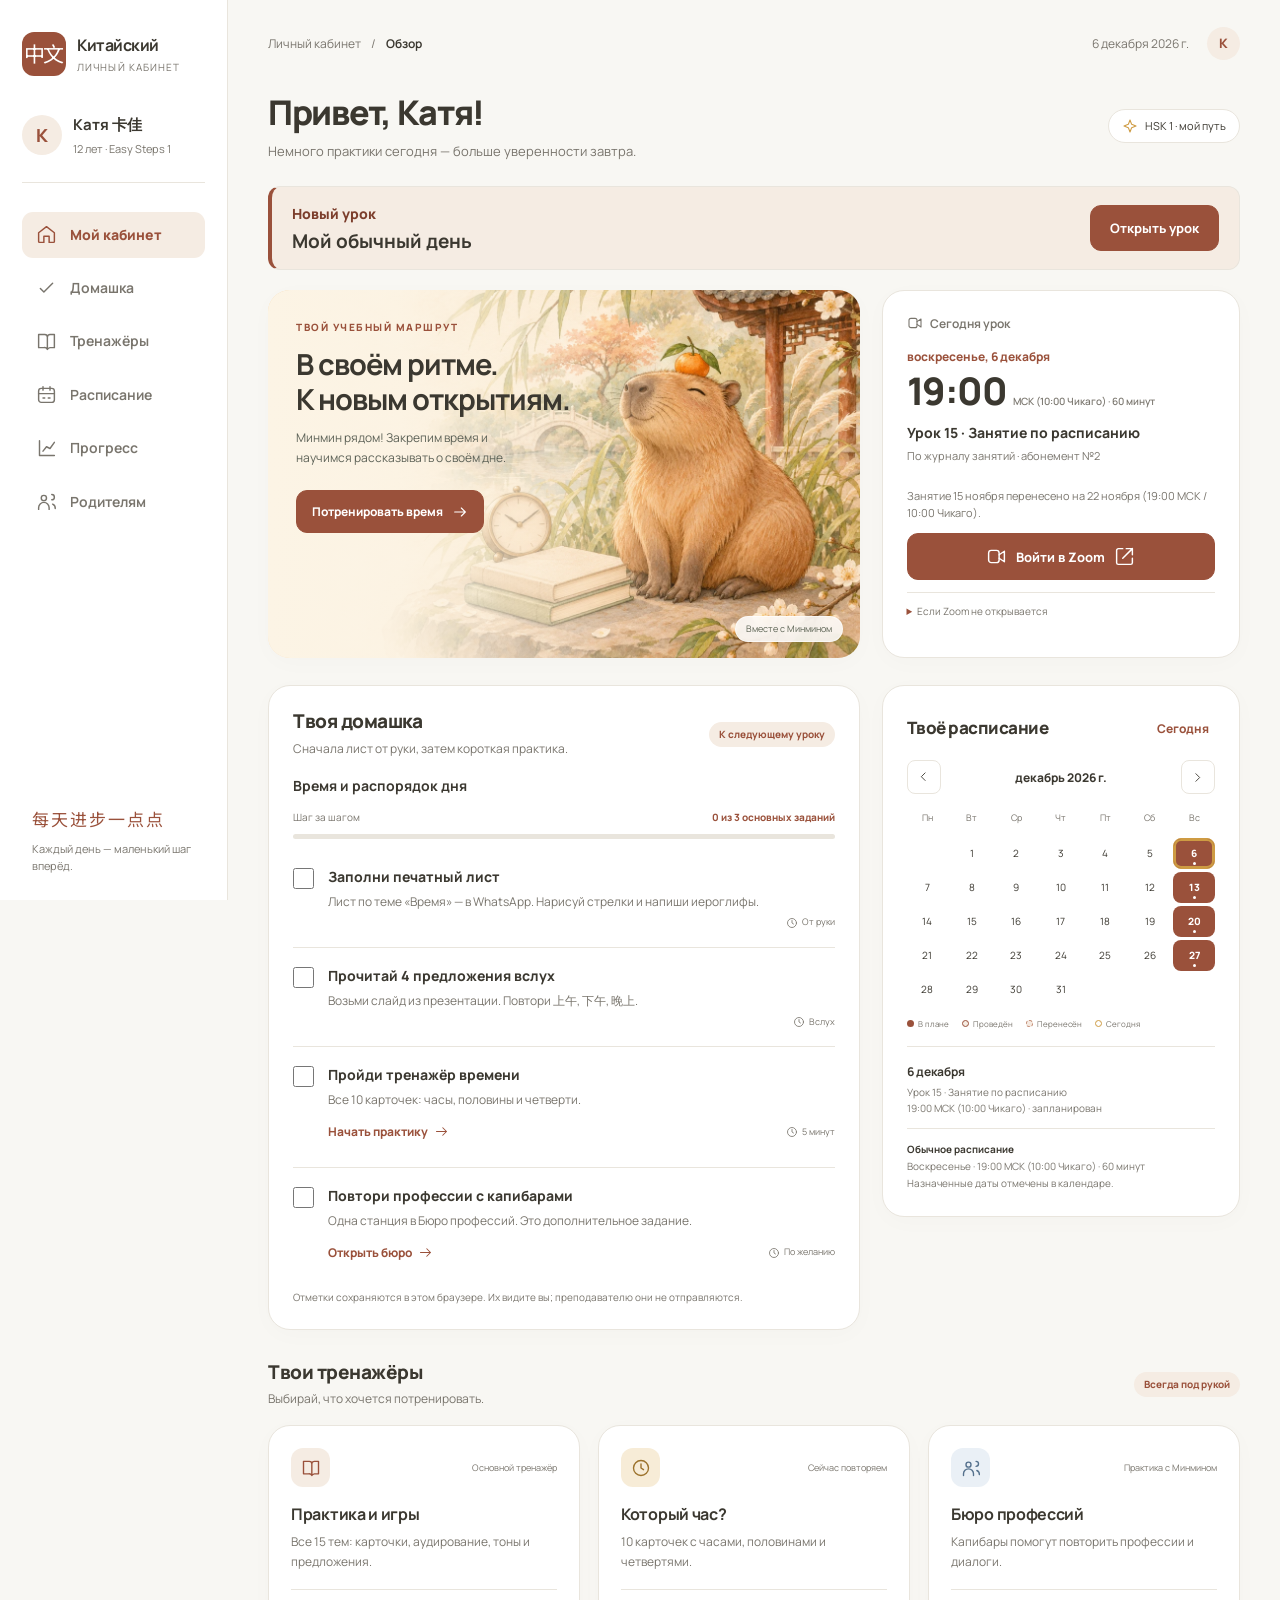
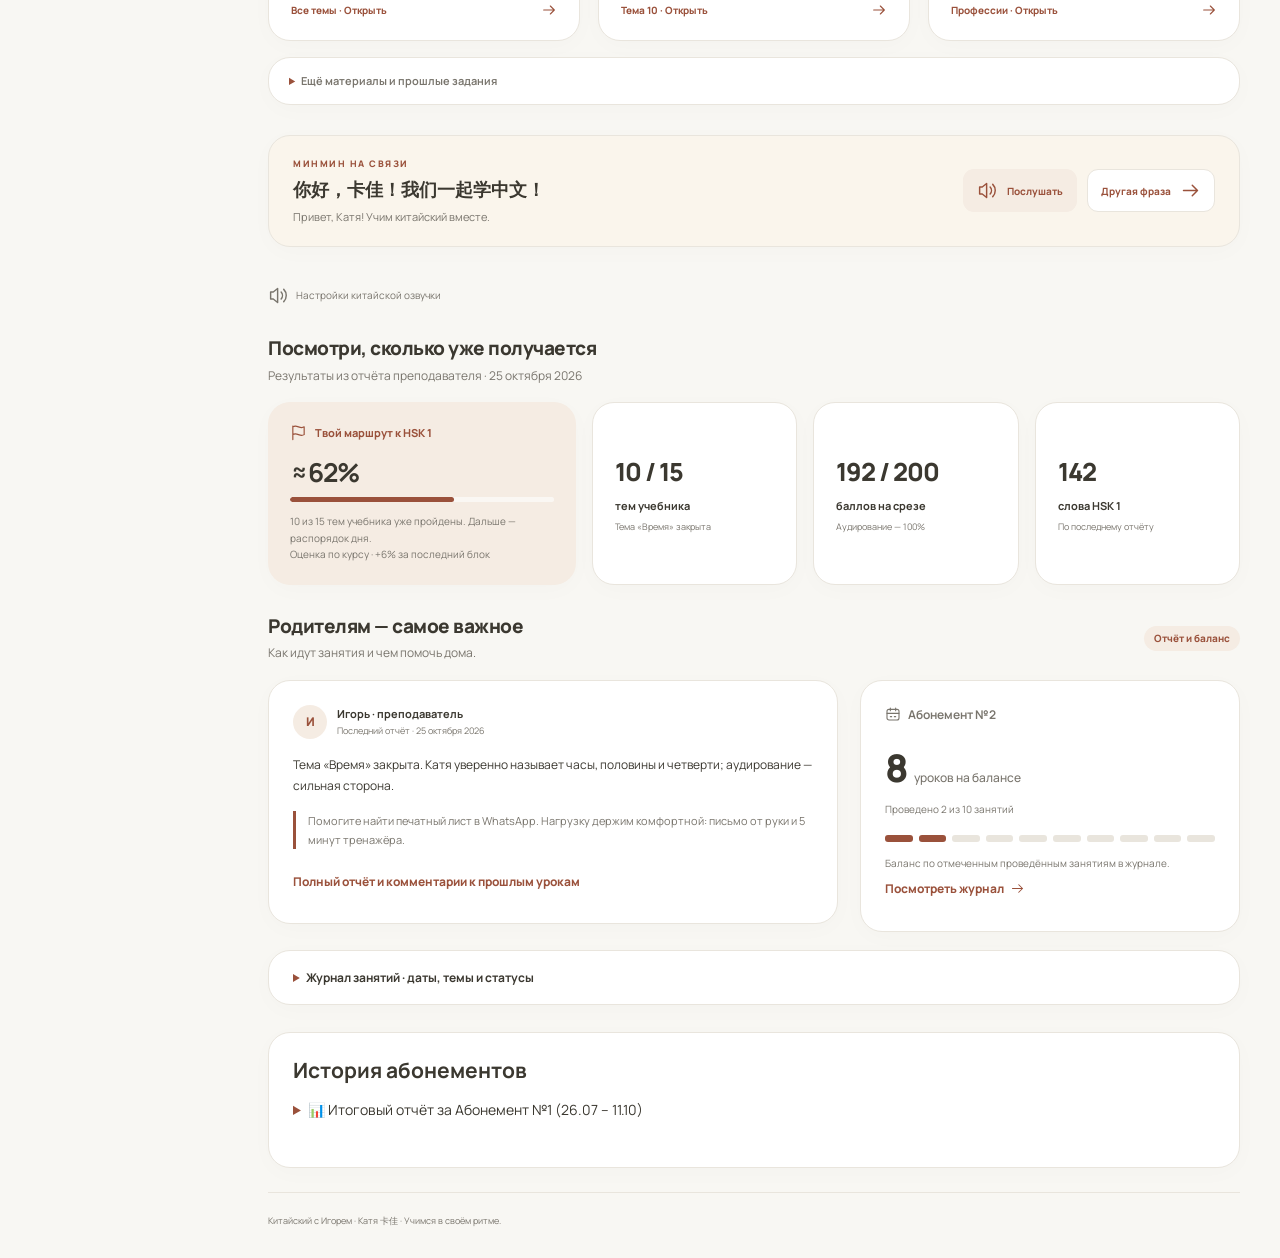
==== commit bcb60a29: "Add student lesson: Мой обычный день" ====
--- a/index.html
+++ b/index.html
@@ -9,11 +9,20 @@
 @media(max-width:700px){html{scroll-padding-top:20px}.sidebar{display:none}.workspace{margin:0;padding:20px 18px 100px}.topbar{margin-bottom:23px}.breadcrumbs{font-size:10px}.top-right .today-label{display:none}.intro{margin-bottom:21px}.intro h1{font-size:29px;letter-spacing:-1px}.intro p{font-size:12px;max-width:240px}.level-badge{padding:6px 9px;font-size:9px;align-self:flex-start;margin-top:4px}.level-badge .icon{width:13px;height:13px}.hero-row{gap:16px;margin-bottom:24px}.hero{min-height:290px}.hero-copy{padding:24px 21px;width:68%}.hero h2{font-size:27px;letter-spacing:-.7px}.hero .eyebrow{font-size:8px;letter-spacing:1.2px}.hero-desc{font-size:11px;max-width:210px}.hero .btn{font-size:10px;margin-top:21px;padding:12px}.hero-note{font-size:8px;right:12px;bottom:12px}.hero-img{width:100%;object-position:76% 50%}.hero::after{background:linear-gradient(90deg,#fcf4e5 0%,#fcf4e5ed 20%,#fcf4e59c 46%,transparent 82%)}.lesson-card{padding:21px;column-gap:16px}.lesson-time{font-size:33px}.lesson-time small{font-size:8px;display:block;margin:2px 0 4px;letter-spacing:0}.lesson-topic{font-size:12px}.lesson-number{font-size:8px}.lesson-when{font-size:10px}.lesson-card .btn{margin-top:15px}.section-head h2{font-size:18px}.section-head{align-items:flex-start}.homework-card,.schedule-card{padding:21px}.homework-card .section-head{gap:8px}.pill{font-size:8px;padding:6px 8px}.task{gap:12px;padding:16px 0}.task label{font-size:14px}.task p{font-size:12px}.text-link{font-size:12px}.task-time{font-size:9px}.study-row{margin-bottom:26px;gap:20px}.schedule-card{display:block}.calendar-nav{margin-top:13px}.day{height:37px;font-size:12px}.weekday{font-size:10px}.calendar-key{font-size:9px}.calendar-detail{border-top:1px solid var(--line);padding-top:13px}.calendar-detail strong{font-size:12px}.calendar-detail p{font-size:11px}.schedule-rule{font-size:10px}.trainer-card{padding:20px}.trainer-card h3{font-size:16px}.trainer-card p{font-size:11px}.trainer-top{margin-bottom:12px}.trainer-footer{width:34px;height:34px;border-radius:50%;background:var(--soft);justify-content:center;flex-shrink:0}.trainer-footer span{display:none}.trainer-top small{font-size:9px}.materials{padding:0 18px}.progress-grid{grid-template-columns:repeat(3,minmax(0,1fr));gap:10px}.goal-card{padding:19px;display:block}.goal-card h3{font-size:30px;margin:13px 0}.goal-card p{font-size:10px;margin-top:10px}.stat-card{padding:15px 10px;justify-content:flex-start}.stat-value{font-size:20px;letter-spacing:-.8px}.stat-label{font-size:9px;line-height:1.5}.stat-note{font-size:8px}.parent-card,.balance-card{padding:21px}.parent-card p{font-size:12px}.journal{padding:0 18px}.extra-card{padding:20px}.extra-copy h3{font-size:17px}.footer{align-items:flex-start;font-size:9px;flex-direction:column;gap:6px}.footer a{display:none}.mobile-nav{display:grid;position:fixed;bottom:0;left:0;right:0;grid-template-columns:repeat(5,1fr);background:#ffffffed;backdrop-filter:blur(16px);border-top:1px solid var(--line);padding:9px 5px max(10px,env(safe-area-inset-bottom));z-index:50;box-shadow:0 -5px 20px #1b312008}.mobile-nav a{display:flex;flex-direction:column;gap:3px;align-items:center;justify-content:center;min-height:43px;font-size:8px;color:var(--muted);border-radius:9px}.mobile-nav .icon{width:19px;height:19px}.mobile-nav a.active{color:var(--accent);background:var(--soft)}.extra-actions .btn{font-size:10px}.voice-settings{margin-bottom:15px}}
 @media(max-width:370px){.intro{display:block}.intro p{max-width:none}.intro .level-badge{margin-top:11px}.workspace{padding-left:13px;padding-right:13px}.intro h1{font-size:26px}.hero-copy{padding:23px 18px;width:76%}.hero h2{font-size:25px}.hero-note{font-size:7px}.hero .btn{font-size:9px}.stat-value{font-size:18px}.section-head h2{font-size:16px}.homework-card{padding:18px}.pill{font-size:7px}.lesson-time{font-size:29px}.lesson-card{column-gap:12px}.lesson-topic{font-size:11px}}
 @media(prefers-reduced-motion:reduce){html{scroll-behavior:auto}*,*::before,*::after{transition:none!important;animation:none!important}}
+
+.new-lesson-banner{display:flex;align-items:center;justify-content:space-between;gap:12px 20px;flex-wrap:wrap;padding:16px 20px;margin:0 0 20px;border:1px solid var(--line);border-left:4px solid var(--accent);border-radius:12px;background:var(--soft)}
+.new-lesson-banner .new-lesson-label{color:var(--accent-dark);font-size:14px;font-weight:800;margin-bottom:4px}
+.new-lesson-banner h2{font-size:19px;color:var(--ink);line-height:1.25}.new-lesson-banner .btn{flex-shrink:0;font-size:13px}
+@media(max-width:420px){.new-lesson-banner{padding:13px 14px;margin-bottom:15px}.new-lesson-banner h2{font-size:17px}}
 </style><style>.day.cancelled{color:#975d48;background:#f5e9e0;text-decoration:line-through;border:1px dashed #bd8268}.dot.cancelled{background:#f5e9e0;border:1px dashed #bd8268}</style></head>
 <body data-theme="terra"><a class="skip" href="#main">Перейти к содержимому</a>
 <aside class="sidebar"><a class="brand" href="#overview" aria-label="Китайский — личный кабинет"><span class="brand-mark" lang="zh-CN">中文</span><span><strong>Китайский</strong><small>Личный кабинет</small></span></a><div class="profile"><span class="avatar">К</span><div><b>Катя <span lang="zh-CN">卡佳</span></b><small>12 лет · Easy Steps 1</small></div></div><nav class="nav" aria-label="Основная навигация"><a href="#overview" data-nav class="active" aria-current=location><svg class="icon" viewBox="0 0 24 24" fill="none" stroke="currentColor" stroke-width="1.65" stroke-linecap="round" stroke-linejoin="round" aria-hidden="true"><path d="m3 10 9-7 9 7v10a1 1 0 0 1-1 1h-5v-7H9v7H4a1 1 0 0 1-1-1z"/></svg><span>Мой кабинет</span></a><a href="#homework" data-nav class="" ><svg class="icon" viewBox="0 0 24 24" fill="none" stroke="currentColor" stroke-width="1.65" stroke-linecap="round" stroke-linejoin="round" aria-hidden="true"><path d="m5 12 4 4L19 6"/></svg><span>Домашка</span></a><a href="#trainers" data-nav class="" ><svg class="icon" viewBox="0 0 24 24" fill="none" stroke="currentColor" stroke-width="1.65" stroke-linecap="round" stroke-linejoin="round" aria-hidden="true"><path d="M4 4h6a3 3 0 0 1 3 3v14a4 4 0 0 0-4-2H3V4zM13 7a3 3 0 0 1 3-3h5v15h-5a4 4 0 0 0-3 2"/></svg><span>Тренажёры</span></a><a href="#schedule" data-nav class="" ><svg class="icon" viewBox="0 0 24 24" fill="none" stroke="currentColor" stroke-width="1.65" stroke-linecap="round" stroke-linejoin="round" aria-hidden="true"><rect x="3" y="5" width="18" height="16" rx="3"/><path d="M16 3v4M8 3v4M3 11h18m-13 5h2m4 0h2"/></svg><span>Расписание</span></a><a href="#progress" data-nav class="" ><svg class="icon" viewBox="0 0 24 24" fill="none" stroke="currentColor" stroke-width="1.65" stroke-linecap="round" stroke-linejoin="round" aria-hidden="true"><path d="M4 3v17h17M8 15l4-5 4 2 5-7"/></svg><span>Прогресс</span></a><a href="#parents" data-nav class="" ><svg class="icon" viewBox="0 0 24 24" fill="none" stroke="currentColor" stroke-width="1.65" stroke-linecap="round" stroke-linejoin="round" aria-hidden="true"><circle cx="9" cy="8" r="3"/><path d="M3 21v-2a6 6 0 0 1 12 0v2m3-17a3 3 0 0 1 0 6m1 5a5 5 0 0 1 3 5"/></svg><span>Родителям</span></a></nav><div class="sidebar-bottom"><div class="tiny-zh" lang="zh-CN">每天进步一点点</div><p>Каждый день — маленький шаг вперёд.</p></div></aside>
 <main class="workspace" id="main"><header class="topbar"><div class="breadcrumbs">Личный кабинет<span>/</span><b>Обзор</b></div><div class="top-right"><span class="today-label" id="today-date">Ноябрь 2026</span><span class="avatar" aria-label="Катя">К</span></div></header>
-<section id="overview" data-section aria-labelledby="welcome-title"><div class="intro"><div><h1 id="welcome-title">Привет, Катя!</h1><p>Немного практики сегодня — больше уверенности завтра.</p></div><span class="level-badge"><svg class="icon" viewBox="0 0 24 24" fill="none" stroke="currentColor" stroke-width="1.65" stroke-linecap="round" stroke-linejoin="round" aria-hidden="true"><path d="m12 3 2.5 6.5L21 12l-6.5 2.5L12 21l-2.5-6.5L3 12l6.5-2.5z"/></svg>HSK 1 · мой путь</span></div><div class="hero-row"><div class="hero"><img class="hero-img" src="assets/dashboard-hero.webp" alt="" width="1200" height="800" fetchpriority="high"><div class="hero-copy"><div class="eyebrow">ТВОЙ УЧЕБНЫЙ МАРШРУТ</div><h2>В своём ритме.<br>К новым открытиям.</h2><p class="hero-desc">Минмин рядом! Закрепим время и научимся рассказывать о своём дне.</p><a class="btn" href="time-trainer.html">Потренировать время<svg class="icon" viewBox="0 0 24 24" fill="none" stroke="currentColor" stroke-width="1.65" stroke-linecap="round" stroke-linejoin="round" aria-hidden="true"><path d="M4 12h16m-6-6 6 6-6 6"/></svg></a></div><span class="hero-note">Вместе с Минмином</span></div>
+<section id="overview" data-section aria-labelledby="welcome-title"><div class="intro"><div><h1 id="welcome-title">Привет, Катя!</h1><p>Немного практики сегодня — больше уверенности завтра.</p></div><span class="level-badge"><svg class="icon" viewBox="0 0 24 24" fill="none" stroke="currentColor" stroke-width="1.65" stroke-linecap="round" stroke-linejoin="round" aria-hidden="true"><path d="m12 3 2.5 6.5L21 12l-6.5 2.5L12 21l-2.5-6.5L3 12l6.5-2.5z"/></svg>HSK 1 · мой путь</span></div><aside class="new-lesson-banner" id="new-student-lesson" aria-labelledby="new-student-lesson-title">
+    <div><p class="new-lesson-label">Новый урок</p><h2 id="new-student-lesson-title">Мой обычный день</h2></div>
+    <a class="btn" href="lessons/2026-11-22-daily-routine.html">Открыть урок</a>
+  </aside>
+<div class="hero-row"><div class="hero"><img class="hero-img" src="assets/dashboard-hero.webp" alt="" width="1200" height="800" fetchpriority="high"><div class="hero-copy"><div class="eyebrow">ТВОЙ УЧЕБНЫЙ МАРШРУТ</div><h2>В своём ритме.<br>К новым открытиям.</h2><p class="hero-desc">Минмин рядом! Закрепим время и научимся рассказывать о своём дне.</p><a class="btn" href="time-trainer.html">Потренировать время<svg class="icon" viewBox="0 0 24 24" fill="none" stroke="currentColor" stroke-width="1.65" stroke-linecap="round" stroke-linejoin="round" aria-hidden="true"><path d="M4 12h16m-6-6 6 6-6 6"/></svg></a></div><span class="hero-note">Вместе с Минмином</span></div>
 <div class="card lesson-card"><h2 class="card-kicker"><svg class="icon" viewBox="0 0 24 24" fill="none" stroke="currentColor" stroke-width="1.65" stroke-linecap="round" stroke-linejoin="round" aria-hidden="true"><rect x="3" y="5" width="12" height="14" rx="3"/><path d="m15 10 6-4v12l-6-4"/></svg><span id="lesson-heading">Ближайший урок</span></h2><div class="lesson-when" id="lesson-date">2026-11-22</div><div class="lesson-time">19:00<small>МСК (10:00 Чикаго) · 60 минут</small></div><h3 class="lesson-topic">Распорядок дня 日常起居</h3><div class="lesson-number">Урок 13 · №3 в абонементе №2</div><p class="lesson-note" id="lesson-note">Занятие 15 ноября перенесено на 22 ноября (19:00 МСК / 10:00 Чикаго).</p><a class="btn" href="https://us05web.zoom.us/j/88669646666?pwd=g87qHdVP327JNggjW7Xb5o3mwyq18v.1" target="_blank" rel="noopener noreferrer"><svg class="icon" viewBox="0 0 24 24" fill="none" stroke="currentColor" stroke-width="1.65" stroke-linecap="round" stroke-linejoin="round" aria-hidden="true"><rect x="3" y="5" width="12" height="14" rx="3"/><path d="m15 10 6-4v12l-6-4"/></svg>Войти в Zoom<svg class="icon" viewBox="0 0 24 24" fill="none" stroke="currentColor" stroke-width="1.65" stroke-linecap="round" stroke-linejoin="round" aria-hidden="true"><path d="M14 3h7v7m0-7L10 14M10 3H5a2 2 0 0 0-2 2v14a2 2 0 0 0 2 2h14a2 2 0 0 0 2-2v-5"/></svg></a><details class="zoom-help"><summary>Если Zoom не открывается</summary><p>Откройте Zoom → «Войти в конференцию». ID: <b>886 6964 6666</b>. Ссылка с кодом доступа — в кнопке выше.</p></details></div></div></section>
 <div class="study-row"><section class="card homework-card" id="homework" data-section aria-labelledby="homework-title"><div class="section-head"><div><h2 id="homework-title">Твоя домашка</h2><p>Сначала лист от руки, затем короткая практика.</p></div><span class="pill">К следующему уроку</span></div><h3 style="font-size:14px;margin-top:19px">Время и распорядок дня</h3><div class="hw-summary"><span>Шаг за шагом</span><b id="hw-counter">0 из 3 заданий</b></div><div class="track" id="hw-progressbar" role="progressbar" aria-label="Выполнение домашних заданий" aria-valuemin="0" aria-valuemax="100" aria-valuenow="0"><span id="hw-progress" style="width:0%"></span></div><ol class="tasks"><li class="task"><input class="task-check" type="checkbox" id="task-0" data-legacy="" data-optional="false"><div><label for="task-0">Заполни печатный лист</label><p>Лист по теме «Время» — в WhatsApp. Нарисуй стрелки и напиши иероглифы.</p><div class="task-bottom"><span></span><span class="task-time"><svg class="icon" viewBox="0 0 24 24" fill="none" stroke="currentColor" stroke-width="1.65" stroke-linecap="round" stroke-linejoin="round" aria-hidden="true"><circle cx="12" cy="12" r="9"/><path d="M12 7v5l3 2"/></svg>От руки</span></div></div></li><li class="task"><input class="task-check" type="checkbox" id="task-1" data-legacy="" data-optional="false"><div><label for="task-1">Прочитай 4 предложения вслух</label><p>Возьми слайд из презентации. Повтори 上午, 下午, 晚上.</p><div class="task-bottom"><span></span><span class="task-time"><svg class="icon" viewBox="0 0 24 24" fill="none" stroke="currentColor" stroke-width="1.65" stroke-linecap="round" stroke-linejoin="round" aria-hidden="true"><circle cx="12" cy="12" r="9"/><path d="M12 7v5l3 2"/></svg>Вслух</span></div></div></li><li class="task"><input class="task-check" type="checkbox" id="task-2" data-legacy="" data-optional="false"><div><label for="task-2">Пройди тренажёр времени</label><p>Все 10 карточек: часы, половины и четверти.</p><div class="task-bottom"><a class="text-link" href="time-trainer.html">Начать практику<svg class="icon" viewBox="0 0 24 24" fill="none" stroke="currentColor" stroke-width="1.65" stroke-linecap="round" stroke-linejoin="round" aria-hidden="true"><path d="M4 12h16m-6-6 6 6-6 6"/></svg></a><span class="task-time"><svg class="icon" viewBox="0 0 24 24" fill="none" stroke="currentColor" stroke-width="1.65" stroke-linecap="round" stroke-linejoin="round" aria-hidden="true"><circle cx="12" cy="12" r="9"/><path d="M12 7v5l3 2"/></svg>5 минут</span></div></div></li><li class="task"><input class="task-check" type="checkbox" id="task-3" data-legacy="" data-optional="true"><div><label for="task-3">Повтори профессии с капибарами</label><p>Одна станция в Бюро профессий. Это дополнительное задание.</p><div class="task-bottom"><a class="text-link" href="capybara-jobs.html">Открыть бюро<svg class="icon" viewBox="0 0 24 24" fill="none" stroke="currentColor" stroke-width="1.65" stroke-linecap="round" stroke-linejoin="round" aria-hidden="true"><path d="M4 12h16m-6-6 6 6-6 6"/></svg></a><span class="task-time"><svg class="icon" viewBox="0 0 24 24" fill="none" stroke="currentColor" stroke-width="1.65" stroke-linecap="round" stroke-linejoin="round" aria-hidden="true"><circle cx="12" cy="12" r="9"/><path d="M12 7v5l3 2"/></svg>По желанию</span></div></div></li></ol><div class="hw-complete" id="hw-complete" role="status" hidden><svg class="icon" viewBox="0 0 24 24" fill="none" stroke="currentColor" stroke-width="1.65" stroke-linecap="round" stroke-linejoin="round" aria-hidden="true"><path d="m5 12 4 4L19 6"/></svg> Все основные задания отмечены. Отличная работа!</div><p class="storage-note" id="storage-note">Отметки сохраняются в этом браузере.</p></section>
 <section class="card schedule-card" id="schedule" data-section aria-labelledby="schedule-title"><div class="section-head"><h2 id="schedule-title">Твоё расписание</h2><button class="text-link" id="calendar-today" type="button">Сегодня</button></div><div class="calendar-nav"><button type="button" id="calendar-prev" aria-label="Предыдущий месяц"><span class="calendar-prev"><svg class="icon" viewBox="0 0 24 24" fill="none" stroke="currentColor" stroke-width="1.65" stroke-linecap="round" stroke-linejoin="round" aria-hidden="true"><path d="m9 5 7 7-7 7"/></svg></span></button><span id="calendar-month" aria-live="polite">Ноябрь 2026</span><button type="button" id="calendar-next" aria-label="Следующий месяц"><svg class="icon" viewBox="0 0 24 24" fill="none" stroke="currentColor" stroke-width="1.65" stroke-linecap="round" stroke-linejoin="round" aria-hidden="true"><path d="m9 5 7 7-7 7"/></svg></button></div><div class="calendar-grid" id="calendar-grid" role="group" aria-label="Календарь занятий"></div><div class="calendar-key"><span><i class="dot"></i>В плане</span><span><i class="dot pale"></i>Проведён</span><span><i class="dot cancelled"></i>Перенесён</span><span><i class="dot outline"></i>Сегодня</span></div><div class="calendar-detail" aria-live="polite"><strong id="calendar-selected-date"></strong><p id="calendar-selected-topic"></p><p id="calendar-selected-status"></p></div><div class="schedule-rule"><b>Обычное расписание</b>Воскресенье · 19:00 МСК (10:00 Чикаго) · 60 минут<br>Назначенные даты отмечены в календаре.</div></section></div>
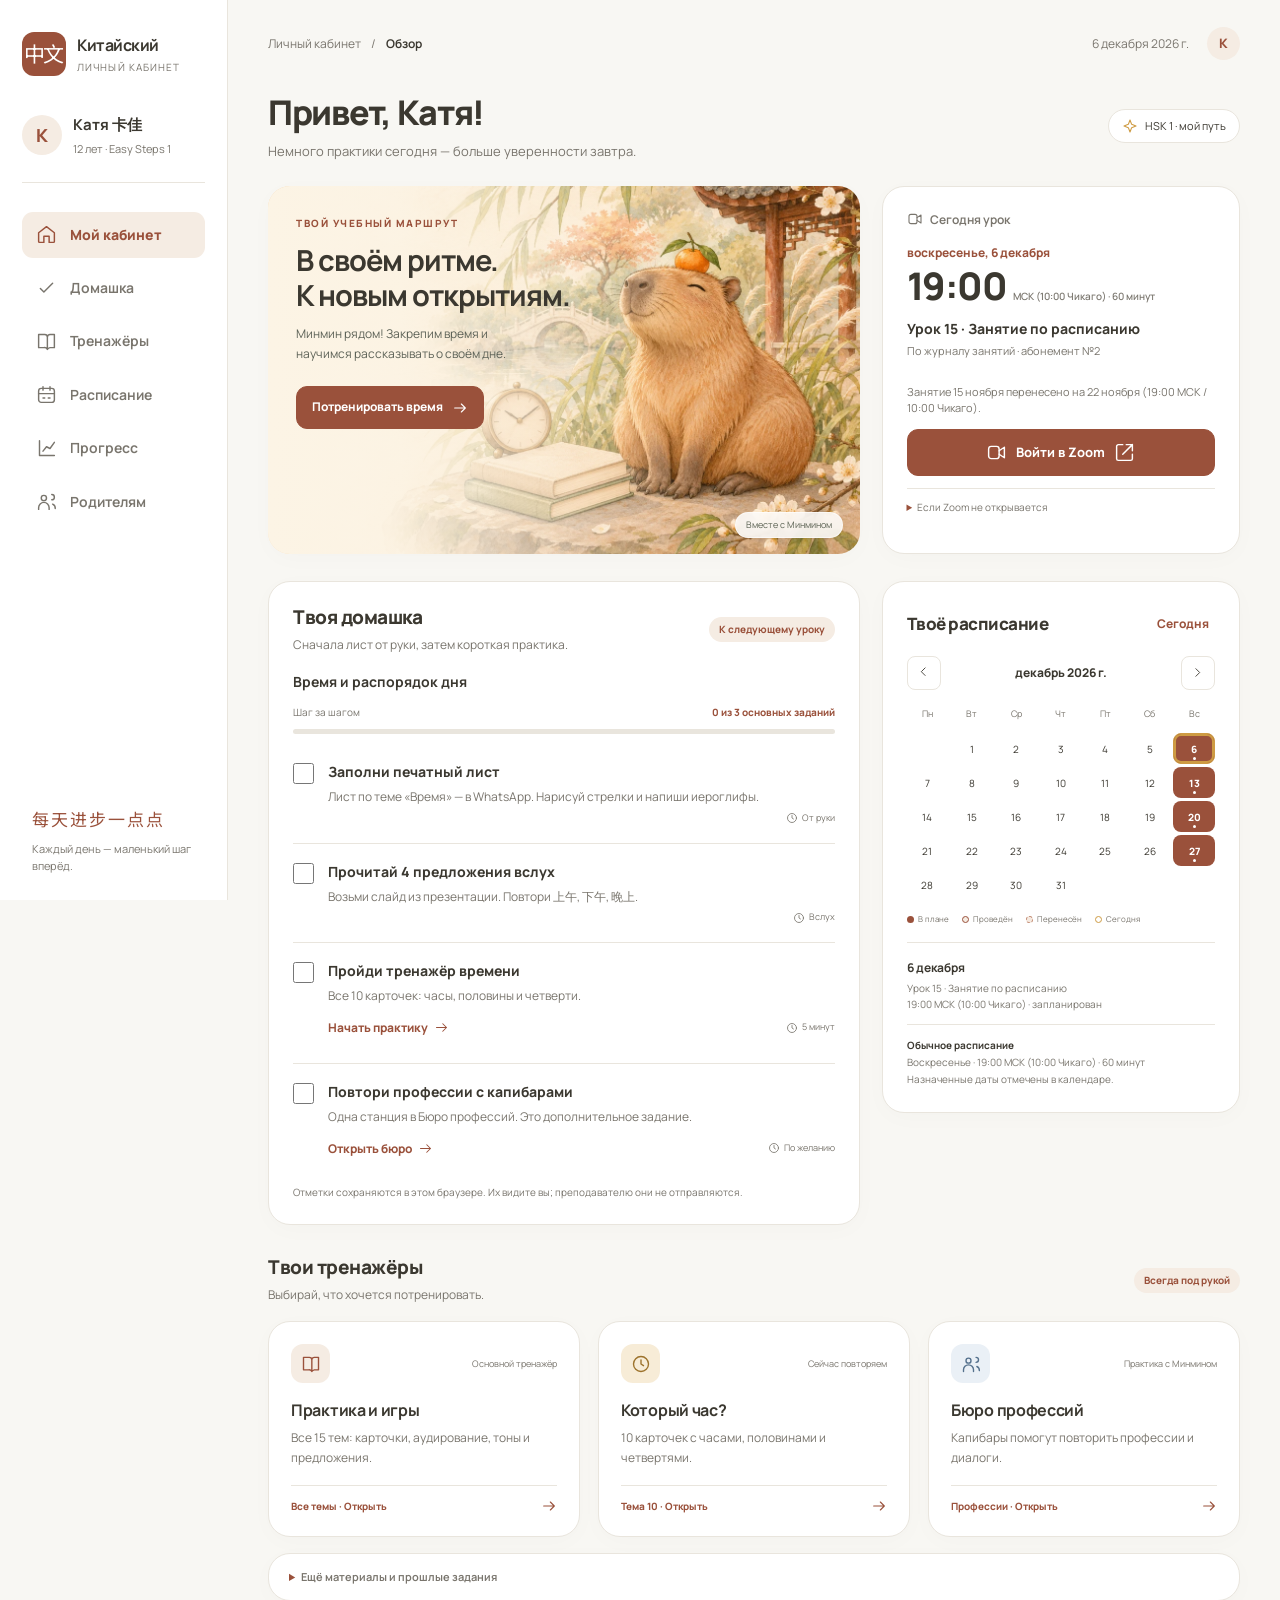
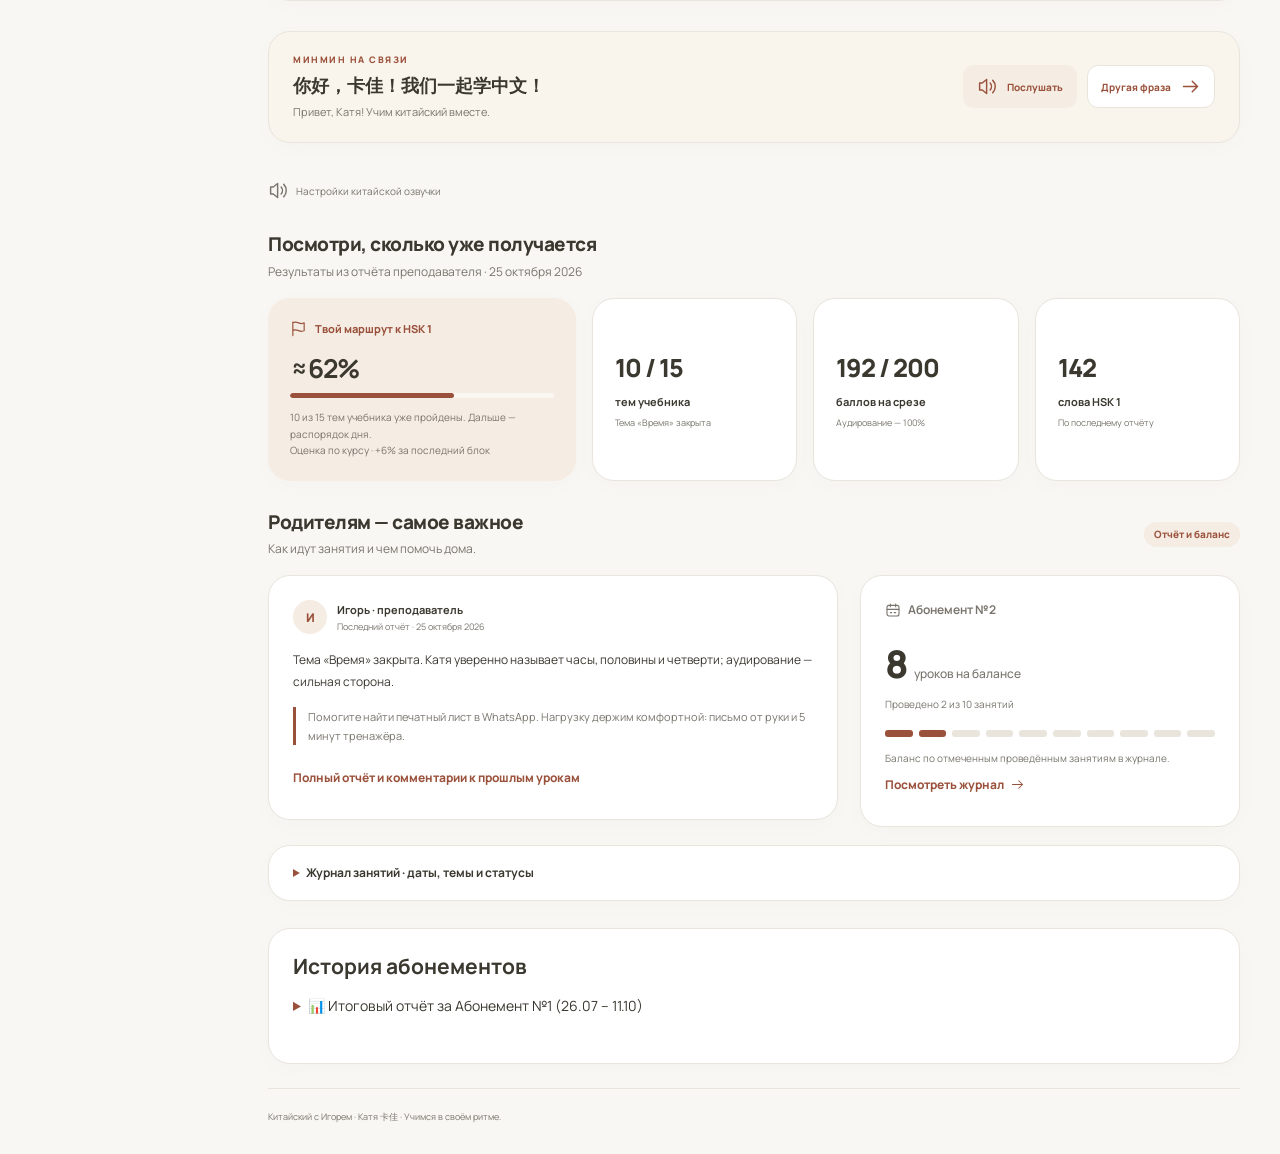
==== commit 390a01a0: "Update Lesson 13 (22.11) results: daily routine vocabulary, schedule & balance" ====
--- a/index.html
+++ b/index.html
@@ -9,20 +9,11 @@
 @media(max-width:700px){html{scroll-padding-top:20px}.sidebar{display:none}.workspace{margin:0;padding:20px 18px 100px}.topbar{margin-bottom:23px}.breadcrumbs{font-size:10px}.top-right .today-label{display:none}.intro{margin-bottom:21px}.intro h1{font-size:29px;letter-spacing:-1px}.intro p{font-size:12px;max-width:240px}.level-badge{padding:6px 9px;font-size:9px;align-self:flex-start;margin-top:4px}.level-badge .icon{width:13px;height:13px}.hero-row{gap:16px;margin-bottom:24px}.hero{min-height:290px}.hero-copy{padding:24px 21px;width:68%}.hero h2{font-size:27px;letter-spacing:-.7px}.hero .eyebrow{font-size:8px;letter-spacing:1.2px}.hero-desc{font-size:11px;max-width:210px}.hero .btn{font-size:10px;margin-top:21px;padding:12px}.hero-note{font-size:8px;right:12px;bottom:12px}.hero-img{width:100%;object-position:76% 50%}.hero::after{background:linear-gradient(90deg,#fcf4e5 0%,#fcf4e5ed 20%,#fcf4e59c 46%,transparent 82%)}.lesson-card{padding:21px;column-gap:16px}.lesson-time{font-size:33px}.lesson-time small{font-size:8px;display:block;margin:2px 0 4px;letter-spacing:0}.lesson-topic{font-size:12px}.lesson-number{font-size:8px}.lesson-when{font-size:10px}.lesson-card .btn{margin-top:15px}.section-head h2{font-size:18px}.section-head{align-items:flex-start}.homework-card,.schedule-card{padding:21px}.homework-card .section-head{gap:8px}.pill{font-size:8px;padding:6px 8px}.task{gap:12px;padding:16px 0}.task label{font-size:14px}.task p{font-size:12px}.text-link{font-size:12px}.task-time{font-size:9px}.study-row{margin-bottom:26px;gap:20px}.schedule-card{display:block}.calendar-nav{margin-top:13px}.day{height:37px;font-size:12px}.weekday{font-size:10px}.calendar-key{font-size:9px}.calendar-detail{border-top:1px solid var(--line);padding-top:13px}.calendar-detail strong{font-size:12px}.calendar-detail p{font-size:11px}.schedule-rule{font-size:10px}.trainer-card{padding:20px}.trainer-card h3{font-size:16px}.trainer-card p{font-size:11px}.trainer-top{margin-bottom:12px}.trainer-footer{width:34px;height:34px;border-radius:50%;background:var(--soft);justify-content:center;flex-shrink:0}.trainer-footer span{display:none}.trainer-top small{font-size:9px}.materials{padding:0 18px}.progress-grid{grid-template-columns:repeat(3,minmax(0,1fr));gap:10px}.goal-card{padding:19px;display:block}.goal-card h3{font-size:30px;margin:13px 0}.goal-card p{font-size:10px;margin-top:10px}.stat-card{padding:15px 10px;justify-content:flex-start}.stat-value{font-size:20px;letter-spacing:-.8px}.stat-label{font-size:9px;line-height:1.5}.stat-note{font-size:8px}.parent-card,.balance-card{padding:21px}.parent-card p{font-size:12px}.journal{padding:0 18px}.extra-card{padding:20px}.extra-copy h3{font-size:17px}.footer{align-items:flex-start;font-size:9px;flex-direction:column;gap:6px}.footer a{display:none}.mobile-nav{display:grid;position:fixed;bottom:0;left:0;right:0;grid-template-columns:repeat(5,1fr);background:#ffffffed;backdrop-filter:blur(16px);border-top:1px solid var(--line);padding:9px 5px max(10px,env(safe-area-inset-bottom));z-index:50;box-shadow:0 -5px 20px #1b312008}.mobile-nav a{display:flex;flex-direction:column;gap:3px;align-items:center;justify-content:center;min-height:43px;font-size:8px;color:var(--muted);border-radius:9px}.mobile-nav .icon{width:19px;height:19px}.mobile-nav a.active{color:var(--accent);background:var(--soft)}.extra-actions .btn{font-size:10px}.voice-settings{margin-bottom:15px}}
 @media(max-width:370px){.intro{display:block}.intro p{max-width:none}.intro .level-badge{margin-top:11px}.workspace{padding-left:13px;padding-right:13px}.intro h1{font-size:26px}.hero-copy{padding:23px 18px;width:76%}.hero h2{font-size:25px}.hero-note{font-size:7px}.hero .btn{font-size:9px}.stat-value{font-size:18px}.section-head h2{font-size:16px}.homework-card{padding:18px}.pill{font-size:7px}.lesson-time{font-size:29px}.lesson-card{column-gap:12px}.lesson-topic{font-size:11px}}
 @media(prefers-reduced-motion:reduce){html{scroll-behavior:auto}*,*::before,*::after{transition:none!important;animation:none!important}}
-
-.new-lesson-banner{display:flex;align-items:center;justify-content:space-between;gap:12px 20px;flex-wrap:wrap;padding:16px 20px;margin:0 0 20px;border:1px solid var(--line);border-left:4px solid var(--accent);border-radius:12px;background:var(--soft)}
-.new-lesson-banner .new-lesson-label{color:var(--accent-dark);font-size:14px;font-weight:800;margin-bottom:4px}
-.new-lesson-banner h2{font-size:19px;color:var(--ink);line-height:1.25}.new-lesson-banner .btn{flex-shrink:0;font-size:13px}
-@media(max-width:420px){.new-lesson-banner{padding:13px 14px;margin-bottom:15px}.new-lesson-banner h2{font-size:17px}}
 </style><style>.day.cancelled{color:#975d48;background:#f5e9e0;text-decoration:line-through;border:1px dashed #bd8268}.dot.cancelled{background:#f5e9e0;border:1px dashed #bd8268}</style></head>
 <body data-theme="terra"><a class="skip" href="#main">Перейти к содержимому</a>
 <aside class="sidebar"><a class="brand" href="#overview" aria-label="Китайский — личный кабинет"><span class="brand-mark" lang="zh-CN">中文</span><span><strong>Китайский</strong><small>Личный кабинет</small></span></a><div class="profile"><span class="avatar">К</span><div><b>Катя <span lang="zh-CN">卡佳</span></b><small>12 лет · Easy Steps 1</small></div></div><nav class="nav" aria-label="Основная навигация"><a href="#overview" data-nav class="active" aria-current=location><svg class="icon" viewBox="0 0 24 24" fill="none" stroke="currentColor" stroke-width="1.65" stroke-linecap="round" stroke-linejoin="round" aria-hidden="true"><path d="m3 10 9-7 9 7v10a1 1 0 0 1-1 1h-5v-7H9v7H4a1 1 0 0 1-1-1z"/></svg><span>Мой кабинет</span></a><a href="#homework" data-nav class="" ><svg class="icon" viewBox="0 0 24 24" fill="none" stroke="currentColor" stroke-width="1.65" stroke-linecap="round" stroke-linejoin="round" aria-hidden="true"><path d="m5 12 4 4L19 6"/></svg><span>Домашка</span></a><a href="#trainers" data-nav class="" ><svg class="icon" viewBox="0 0 24 24" fill="none" stroke="currentColor" stroke-width="1.65" stroke-linecap="round" stroke-linejoin="round" aria-hidden="true"><path d="M4 4h6a3 3 0 0 1 3 3v14a4 4 0 0 0-4-2H3V4zM13 7a3 3 0 0 1 3-3h5v15h-5a4 4 0 0 0-3 2"/></svg><span>Тренажёры</span></a><a href="#schedule" data-nav class="" ><svg class="icon" viewBox="0 0 24 24" fill="none" stroke="currentColor" stroke-width="1.65" stroke-linecap="round" stroke-linejoin="round" aria-hidden="true"><rect x="3" y="5" width="18" height="16" rx="3"/><path d="M16 3v4M8 3v4M3 11h18m-13 5h2m4 0h2"/></svg><span>Расписание</span></a><a href="#progress" data-nav class="" ><svg class="icon" viewBox="0 0 24 24" fill="none" stroke="currentColor" stroke-width="1.65" stroke-linecap="round" stroke-linejoin="round" aria-hidden="true"><path d="M4 3v17h17M8 15l4-5 4 2 5-7"/></svg><span>Прогресс</span></a><a href="#parents" data-nav class="" ><svg class="icon" viewBox="0 0 24 24" fill="none" stroke="currentColor" stroke-width="1.65" stroke-linecap="round" stroke-linejoin="round" aria-hidden="true"><circle cx="9" cy="8" r="3"/><path d="M3 21v-2a6 6 0 0 1 12 0v2m3-17a3 3 0 0 1 0 6m1 5a5 5 0 0 1 3 5"/></svg><span>Родителям</span></a></nav><div class="sidebar-bottom"><div class="tiny-zh" lang="zh-CN">每天进步一点点</div><p>Каждый день — маленький шаг вперёд.</p></div></aside>
 <main class="workspace" id="main"><header class="topbar"><div class="breadcrumbs">Личный кабинет<span>/</span><b>Обзор</b></div><div class="top-right"><span class="today-label" id="today-date">Ноябрь 2026</span><span class="avatar" aria-label="Катя">К</span></div></header>
-<section id="overview" data-section aria-labelledby="welcome-title"><div class="intro"><div><h1 id="welcome-title">Привет, Катя!</h1><p>Немного практики сегодня — больше уверенности завтра.</p></div><span class="level-badge"><svg class="icon" viewBox="0 0 24 24" fill="none" stroke="currentColor" stroke-width="1.65" stroke-linecap="round" stroke-linejoin="round" aria-hidden="true"><path d="m12 3 2.5 6.5L21 12l-6.5 2.5L12 21l-2.5-6.5L3 12l6.5-2.5z"/></svg>HSK 1 · мой путь</span></div><aside class="new-lesson-banner" id="new-student-lesson" aria-labelledby="new-student-lesson-title">
-    <div><p class="new-lesson-label">Новый урок</p><h2 id="new-student-lesson-title">Мой обычный день</h2></div>
-    <a class="btn" href="lessons/2026-11-22-daily-routine.html">Открыть урок</a>
-  </aside>
-<div class="hero-row"><div class="hero"><img class="hero-img" src="assets/dashboard-hero.webp" alt="" width="1200" height="800" fetchpriority="high"><div class="hero-copy"><div class="eyebrow">ТВОЙ УЧЕБНЫЙ МАРШРУТ</div><h2>В своём ритме.<br>К новым открытиям.</h2><p class="hero-desc">Минмин рядом! Закрепим время и научимся рассказывать о своём дне.</p><a class="btn" href="time-trainer.html">Потренировать время<svg class="icon" viewBox="0 0 24 24" fill="none" stroke="currentColor" stroke-width="1.65" stroke-linecap="round" stroke-linejoin="round" aria-hidden="true"><path d="M4 12h16m-6-6 6 6-6 6"/></svg></a></div><span class="hero-note">Вместе с Минмином</span></div>
+<section id="overview" data-section aria-labelledby="welcome-title"><div class="intro"><div><h1 id="welcome-title">Привет, Катя!</h1><p>Немного практики сегодня — больше уверенности завтра.</p></div><span class="level-badge"><svg class="icon" viewBox="0 0 24 24" fill="none" stroke="currentColor" stroke-width="1.65" stroke-linecap="round" stroke-linejoin="round" aria-hidden="true"><path d="m12 3 2.5 6.5L21 12l-6.5 2.5L12 21l-2.5-6.5L3 12l6.5-2.5z"/></svg>HSK 1 · мой путь</span></div><div class="hero-row"><div class="hero"><img class="hero-img" src="assets/dashboard-hero.webp" alt="" width="1200" height="800" fetchpriority="high"><div class="hero-copy"><div class="eyebrow">ТВОЙ УЧЕБНЫЙ МАРШРУТ</div><h2>В своём ритме.<br>К новым открытиям.</h2><p class="hero-desc">Минмин рядом! Закрепим время и научимся рассказывать о своём дне.</p><a class="btn" href="time-trainer.html">Потренировать время<svg class="icon" viewBox="0 0 24 24" fill="none" stroke="currentColor" stroke-width="1.65" stroke-linecap="round" stroke-linejoin="round" aria-hidden="true"><path d="M4 12h16m-6-6 6 6-6 6"/></svg></a></div><span class="hero-note">Вместе с Минмином</span></div>
 <div class="card lesson-card"><h2 class="card-kicker"><svg class="icon" viewBox="0 0 24 24" fill="none" stroke="currentColor" stroke-width="1.65" stroke-linecap="round" stroke-linejoin="round" aria-hidden="true"><rect x="3" y="5" width="12" height="14" rx="3"/><path d="m15 10 6-4v12l-6-4"/></svg><span id="lesson-heading">Ближайший урок</span></h2><div class="lesson-when" id="lesson-date">2026-11-22</div><div class="lesson-time">19:00<small>МСК (10:00 Чикаго) · 60 минут</small></div><h3 class="lesson-topic">Распорядок дня 日常起居</h3><div class="lesson-number">Урок 13 · №3 в абонементе №2</div><p class="lesson-note" id="lesson-note">Занятие 15 ноября перенесено на 22 ноября (19:00 МСК / 10:00 Чикаго).</p><a class="btn" href="https://us05web.zoom.us/j/88669646666?pwd=g87qHdVP327JNggjW7Xb5o3mwyq18v.1" target="_blank" rel="noopener noreferrer"><svg class="icon" viewBox="0 0 24 24" fill="none" stroke="currentColor" stroke-width="1.65" stroke-linecap="round" stroke-linejoin="round" aria-hidden="true"><rect x="3" y="5" width="12" height="14" rx="3"/><path d="m15 10 6-4v12l-6-4"/></svg>Войти в Zoom<svg class="icon" viewBox="0 0 24 24" fill="none" stroke="currentColor" stroke-width="1.65" stroke-linecap="round" stroke-linejoin="round" aria-hidden="true"><path d="M14 3h7v7m0-7L10 14M10 3H5a2 2 0 0 0-2 2v14a2 2 0 0 0 2 2h14a2 2 0 0 0 2-2v-5"/></svg></a><details class="zoom-help"><summary>Если Zoom не открывается</summary><p>Откройте Zoom → «Войти в конференцию». ID: <b>886 6964 6666</b>. Ссылка с кодом доступа — в кнопке выше.</p></details></div></div></section>
 <div class="study-row"><section class="card homework-card" id="homework" data-section aria-labelledby="homework-title"><div class="section-head"><div><h2 id="homework-title">Твоя домашка</h2><p>Сначала лист от руки, затем короткая практика.</p></div><span class="pill">К следующему уроку</span></div><h3 style="font-size:14px;margin-top:19px">Время и распорядок дня</h3><div class="hw-summary"><span>Шаг за шагом</span><b id="hw-counter">0 из 3 заданий</b></div><div class="track" id="hw-progressbar" role="progressbar" aria-label="Выполнение домашних заданий" aria-valuemin="0" aria-valuemax="100" aria-valuenow="0"><span id="hw-progress" style="width:0%"></span></div><ol class="tasks"><li class="task"><input class="task-check" type="checkbox" id="task-0" data-legacy="" data-optional="false"><div><label for="task-0">Заполни печатный лист</label><p>Лист по теме «Время» — в WhatsApp. Нарисуй стрелки и напиши иероглифы.</p><div class="task-bottom"><span></span><span class="task-time"><svg class="icon" viewBox="0 0 24 24" fill="none" stroke="currentColor" stroke-width="1.65" stroke-linecap="round" stroke-linejoin="round" aria-hidden="true"><circle cx="12" cy="12" r="9"/><path d="M12 7v5l3 2"/></svg>От руки</span></div></div></li><li class="task"><input class="task-check" type="checkbox" id="task-1" data-legacy="" data-optional="false"><div><label for="task-1">Прочитай 4 предложения вслух</label><p>Возьми слайд из презентации. Повтори 上午, 下午, 晚上.</p><div class="task-bottom"><span></span><span class="task-time"><svg class="icon" viewBox="0 0 24 24" fill="none" stroke="currentColor" stroke-width="1.65" stroke-linecap="round" stroke-linejoin="round" aria-hidden="true"><circle cx="12" cy="12" r="9"/><path d="M12 7v5l3 2"/></svg>Вслух</span></div></div></li><li class="task"><input class="task-check" type="checkbox" id="task-2" data-legacy="" data-optional="false"><div><label for="task-2">Пройди тренажёр времени</label><p>Все 10 карточек: часы, половины и четверти.</p><div class="task-bottom"><a class="text-link" href="time-trainer.html">Начать практику<svg class="icon" viewBox="0 0 24 24" fill="none" stroke="currentColor" stroke-width="1.65" stroke-linecap="round" stroke-linejoin="round" aria-hidden="true"><path d="M4 12h16m-6-6 6 6-6 6"/></svg></a><span class="task-time"><svg class="icon" viewBox="0 0 24 24" fill="none" stroke="currentColor" stroke-width="1.65" stroke-linecap="round" stroke-linejoin="round" aria-hidden="true"><circle cx="12" cy="12" r="9"/><path d="M12 7v5l3 2"/></svg>5 минут</span></div></div></li><li class="task"><input class="task-check" type="checkbox" id="task-3" data-legacy="" data-optional="true"><div><label for="task-3">Повтори профессии с капибарами</label><p>Одна станция в Бюро профессий. Это дополнительное задание.</p><div class="task-bottom"><a class="text-link" href="capybara-jobs.html">Открыть бюро<svg class="icon" viewBox="0 0 24 24" fill="none" stroke="currentColor" stroke-width="1.65" stroke-linecap="round" stroke-linejoin="round" aria-hidden="true"><path d="M4 12h16m-6-6 6 6-6 6"/></svg></a><span class="task-time"><svg class="icon" viewBox="0 0 24 24" fill="none" stroke="currentColor" stroke-width="1.65" stroke-linecap="round" stroke-linejoin="round" aria-hidden="true"><circle cx="12" cy="12" r="9"/><path d="M12 7v5l3 2"/></svg>По желанию</span></div></div></li></ol><div class="hw-complete" id="hw-complete" role="status" hidden><svg class="icon" viewBox="0 0 24 24" fill="none" stroke="currentColor" stroke-width="1.65" stroke-linecap="round" stroke-linejoin="round" aria-hidden="true"><path d="m5 12 4 4L19 6"/></svg> Все основные задания отмечены. Отличная работа!</div><p class="storage-note" id="storage-note">Отметки сохраняются в этом браузере.</p></section>
 <section class="card schedule-card" id="schedule" data-section aria-labelledby="schedule-title"><div class="section-head"><h2 id="schedule-title">Твоё расписание</h2><button class="text-link" id="calendar-today" type="button">Сегодня</button></div><div class="calendar-nav"><button type="button" id="calendar-prev" aria-label="Предыдущий месяц"><span class="calendar-prev"><svg class="icon" viewBox="0 0 24 24" fill="none" stroke="currentColor" stroke-width="1.65" stroke-linecap="round" stroke-linejoin="round" aria-hidden="true"><path d="m9 5 7 7-7 7"/></svg></span></button><span id="calendar-month" aria-live="polite">Ноябрь 2026</span><button type="button" id="calendar-next" aria-label="Следующий месяц"><svg class="icon" viewBox="0 0 24 24" fill="none" stroke="currentColor" stroke-width="1.65" stroke-linecap="round" stroke-linejoin="round" aria-hidden="true"><path d="m9 5 7 7-7 7"/></svg></button></div><div class="calendar-grid" id="calendar-grid" role="group" aria-label="Календарь занятий"></div><div class="calendar-key"><span><i class="dot"></i>В плане</span><span><i class="dot pale"></i>Проведён</span><span><i class="dot cancelled"></i>Перенесён</span><span><i class="dot outline"></i>Сегодня</span></div><div class="calendar-detail" aria-live="polite"><strong id="calendar-selected-date"></strong><p id="calendar-selected-topic"></p><p id="calendar-selected-status"></p></div><div class="schedule-rule"><b>Обычное расписание</b>Воскресенье · 19:00 МСК (10:00 Чикаго) · 60 минут<br>Назначенные даты отмечены в календаре.</div></section></div>
@@ -112,7 +103,7 @@
 <section id="subscription-history" class="card" style="padding:24px;margin:24px 0"><h2 style="margin-bottom:16px">История абонементов</h2><details><summary>📊 Итоговый отчёт за Абонемент №1 (26.07 – 11.10)</summary><p>
           10 уроков · 3 темы учебника закрыты · прогресс к HSK 1 вырос с 34% до 56%. Аудирование из сложной зоны превратилось в одну из самых сильных сторон. Катя научилась рассказывать о себе, семье, профессиях и спорить по существу на китайском языке.
         </p></details></section><footer class="footer"><p>Китайский с Игорем · Катя <span lang="zh-CN">卡佳</span> · Учимся в своём ритме.</p></footer></main><nav class="mobile-nav" aria-label="Навигация на телефоне"><a href="#overview" data-nav class="active"><svg class="icon" viewBox="0 0 24 24" fill="none" stroke="currentColor" stroke-width="1.65" stroke-linecap="round" stroke-linejoin="round" aria-hidden="true"><path d="m3 10 9-7 9 7v10a1 1 0 0 1-1 1h-5v-7H9v7H4a1 1 0 0 1-1-1z"/></svg><span>Главная</span></a><a href="#homework" data-nav class=""><svg class="icon" viewBox="0 0 24 24" fill="none" stroke="currentColor" stroke-width="1.65" stroke-linecap="round" stroke-linejoin="round" aria-hidden="true"><path d="m5 12 4 4L19 6"/></svg><span>Домашка</span></a><a href="#trainers" data-nav class=""><svg class="icon" viewBox="0 0 24 24" fill="none" stroke="currentColor" stroke-width="1.65" stroke-linecap="round" stroke-linejoin="round" aria-hidden="true"><path d="M4 4h6a3 3 0 0 1 3 3v14a4 4 0 0 0-4-2H3V4zM13 7a3 3 0 0 1 3-3h5v15h-5a4 4 0 0 0-3 2"/></svg><span>Тренажёры</span></a><a href="#schedule" data-nav class=""><svg class="icon" viewBox="0 0 24 24" fill="none" stroke="currentColor" stroke-width="1.65" stroke-linecap="round" stroke-linejoin="round" aria-hidden="true"><rect x="3" y="5" width="18" height="16" rx="3"/><path d="M16 3v4M8 3v4M3 11h18m-13 5h2m4 0h2"/></svg><span>Расписание</span></a><a href="#parents" data-nav class=""><svg class="icon" viewBox="0 0 24 24" fill="none" stroke="currentColor" stroke-width="1.65" stroke-linecap="round" stroke-linejoin="round" aria-hidden="true"><circle cx="9" cy="8" r="3"/><path d="M3 21v-2a6 6 0 0 1 12 0v2m3-17a3 3 0 0 1 0 6m1 5a5 5 0 0 1 3 5"/></svg><span>Родителям</span></a></nav>
-<script src="speech.js"></script><script src="schedule-time.js"></script><script id="dashboard-data" type="application/json">{"student": "katya", "revision": "2026-11-22-time", "lesson_date": "2026-11-22T19:00:00+03:00", "duration": 60, "lesson_time": "19:00", "chicago_time": "10:00", "subscription": 2, "remaining_lessons": 8, "local_zone": "America/Chicago", "events": [["2026-10-18", "Урок 11 · Начинаем время", "done"], ["2026-10-25", "Урок 12 · Время: закрепление", "done"], ["2026-11-08", "Урок отменён · без списания с баланса", "cancelled"], ["2026-11-15", "Занятие перенесено на 22.11 · без списания", "cancelled"], ["2026-11-22", "Урок 13 · Распорядок дня", "planned"], ["2026-11-29", "Урок 14 · Занятие по расписанию", "planned"], ["2026-12-06", "Урок 15 · Занятие по расписанию", "planned"], ["2026-12-13", "Урок 16 · Занятие по расписанию", "planned"], ["2026-12-20", "Урок 17 · Занятие по расписанию", "planned"], ["2026-12-27", "Урок 18 · Занятие по расписанию", "planned"], ["2027-01-03", "Урок 19 · Занятие по расписанию", "planned"], ["2027-01-10", "Урок 20 · Занятие по расписанию", "planned"]]}</script><script>
+<script src="speech.js"></script><script src="schedule-time.js"></script><script id="dashboard-data" type="application/json">{"student": "katya", "revision": "2026-11-29-routine", "lesson_date": "2026-11-29T19:00:00+03:00", "duration": 60, "lesson_time": "19:00", "chicago_time": "10:00", "subscription": 2, "remaining_lessons": 7, "local_zone": "America/Chicago", "events": [["2026-10-18", "Урок 11 · Начинаем время", "done"], ["2026-10-25", "Урок 12 · Время: закрепление", "done"], ["2026-11-08", "Урок отменён · без списания с баланса", "cancelled"], ["2026-11-15", "Занятие перенесено на 22.11 · без списания", "cancelled"], ["2026-11-22", "Урок 13 · Распорядок дня", "done"], ["2026-11-29", "Урок 14 · Распорядок дня: закрепление", "planned"], ["2026-12-06", "Урок 15 · Занятие по расписанию", "planned"], ["2026-12-13", "Урок 16 · Занятие по расписанию", "planned"], ["2026-12-20", "Урок 17 · Занятие по расписанию", "planned"], ["2026-12-27", "Урок 18 · Занятие по расписанию", "planned"], ["2027-01-03", "Урок 19 · Занятие по расписанию", "planned"], ["2027-01-10", "Урок 20 · Занятие по расписанию", "planned"]]}</script><script>
 (() => {
 'use strict';
 const config=JSON.parse(document.getElementById('dashboard-data').textContent);
@@ -140,7 +131,7 @@
 else if(dayKey(start)===todayKey){$('lesson-heading').textContent='Сегодня урок';}
 else {
  $('lesson-heading').textContent='Ближайший урок';
- $('lesson-note').textContent='Занятие 15 ноября перенесено на 22 ноября (19:00 МСК / 10:00 Чикаго).';
+ $('lesson-note').textContent='Урок 13 проведён 22 ноября. Освоили распорядок дня и глаголы: 起床, 吃早饭, 回家, 睡觉.';
  $('lesson-note').hidden=false;
 }
 // Homework belongs to this assignment; old one-time keys are not reused for future assignments.
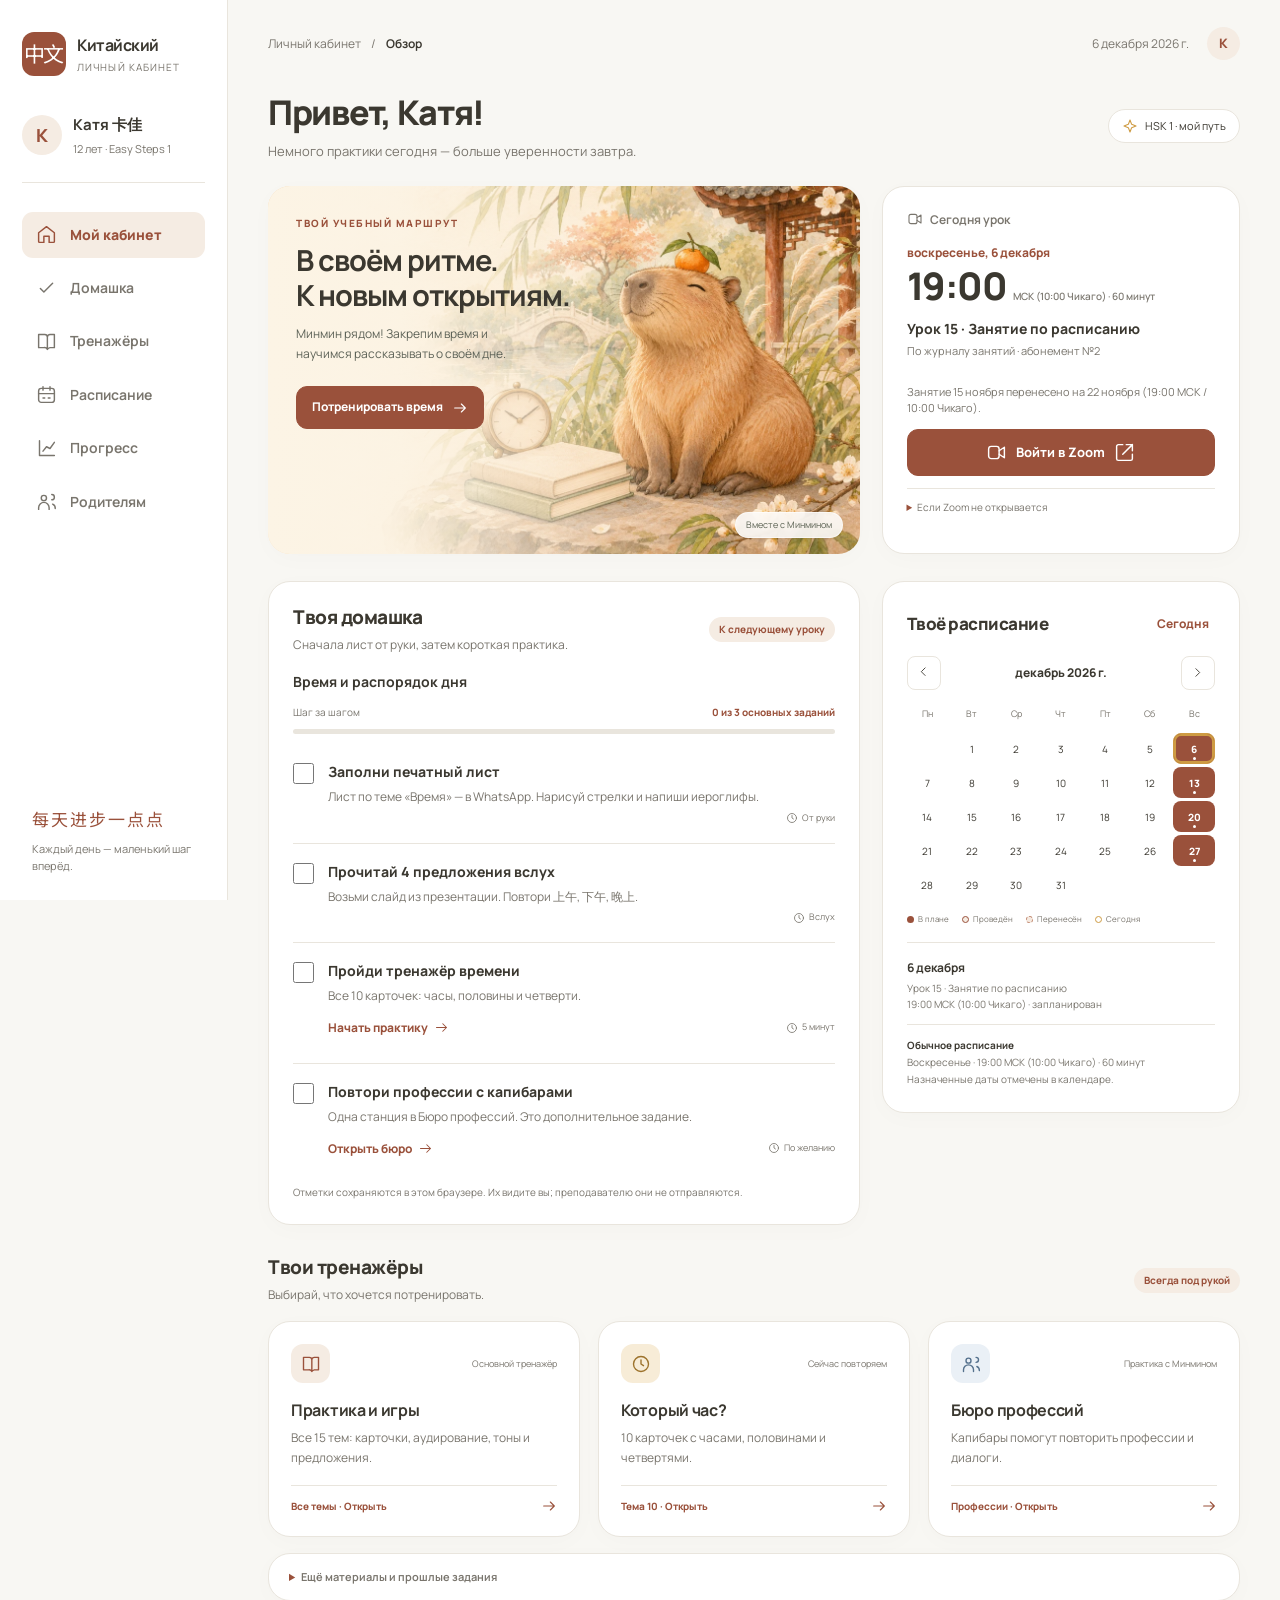
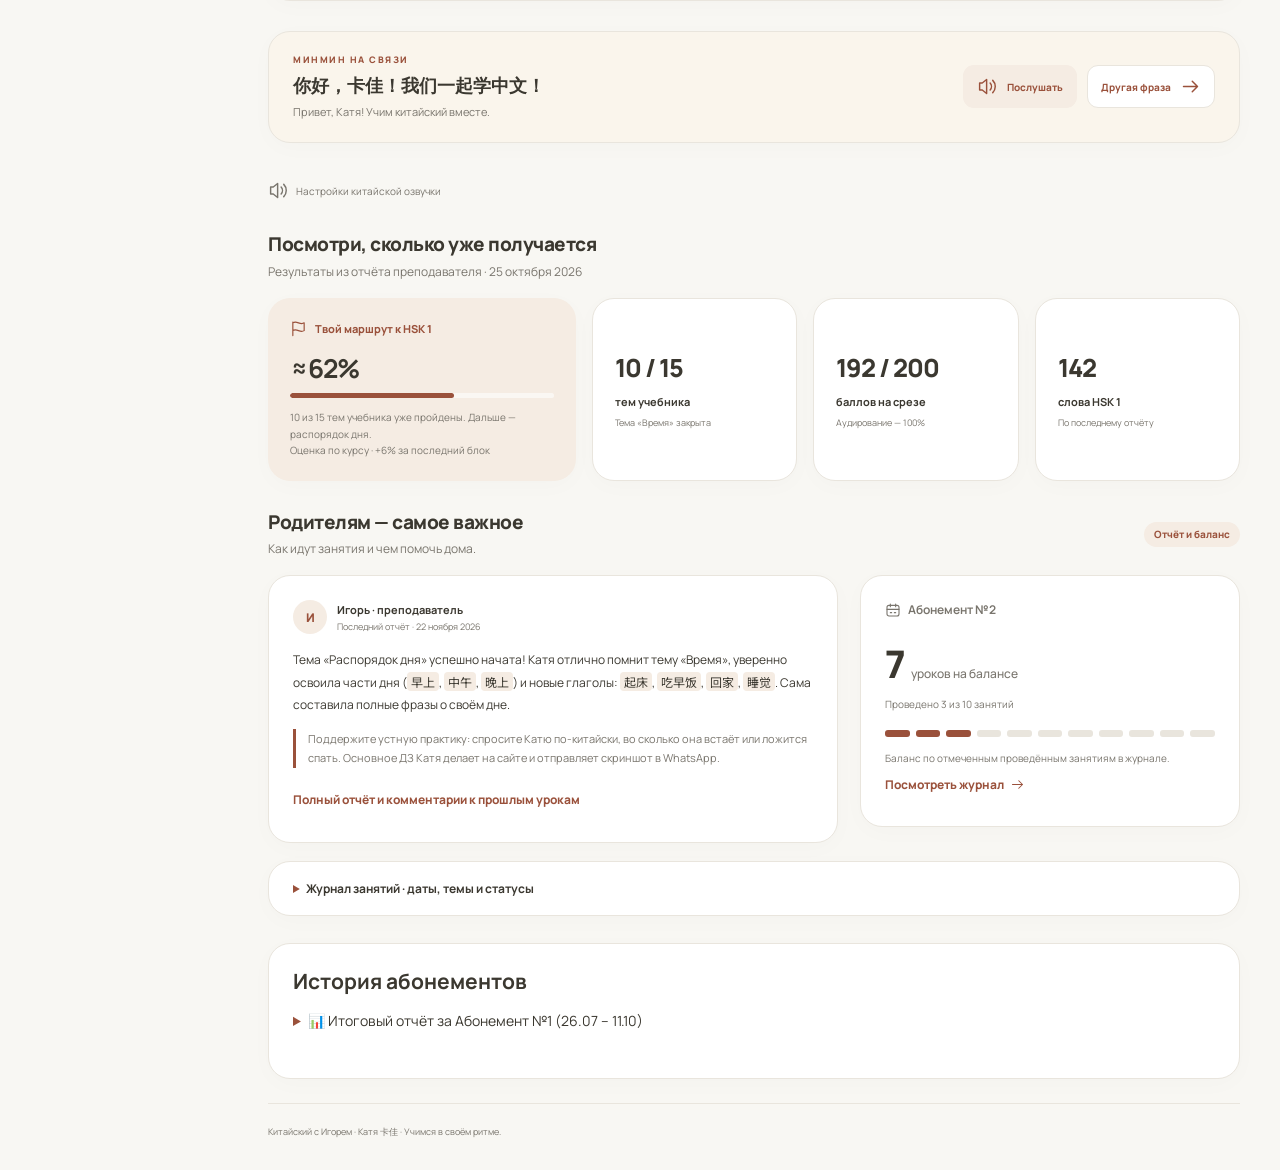
==== commit a01d8515: "Update balance card, lesson 13 detailed report and journal in index.html" ====
--- a/index.html
+++ b/index.html
@@ -20,33 +20,38 @@
 <section class="trainers-section" id="trainers" data-section aria-labelledby="trainers-title"><div class="section-head"><div><h2 id="trainers-title">Твои тренажёры</h2><p>Выбирай, что хочется потренировать.</p></div><span class="pill">Всегда под рукой</span></div><div class="trainers-grid"><a class="card trainer-card" href="trainer.html"><div class="trainer-top"><span class="trainer-icon"><svg class="icon" viewBox="0 0 24 24" fill="none" stroke="currentColor" stroke-width="1.65" stroke-linecap="round" stroke-linejoin="round" aria-hidden="true"><path d="M4 4h6a3 3 0 0 1 3 3v14a4 4 0 0 0-4-2H3V4zM13 7a3 3 0 0 1 3-3h5v15h-5a4 4 0 0 0-3 2"/></svg></span><small>Основной тренажёр</small></div><h3>Практика и игры</h3><p>Все 15 тем: карточки, аудирование, тоны и предложения.</p><div class="trainer-footer"><span>Все темы · Открыть</span><svg class="icon" viewBox="0 0 24 24" fill="none" stroke="currentColor" stroke-width="1.65" stroke-linecap="round" stroke-linejoin="round" aria-hidden="true"><path d="M4 12h16m-6-6 6 6-6 6"/></svg></div></a><a class="card trainer-card" href="time-trainer.html"><div class="trainer-top"><span class="trainer-icon"><svg class="icon" viewBox="0 0 24 24" fill="none" stroke="currentColor" stroke-width="1.65" stroke-linecap="round" stroke-linejoin="round" aria-hidden="true"><circle cx="12" cy="12" r="9"/><path d="M12 7v5l3 2"/></svg></span><small>Сейчас повторяем</small></div><h3>Который час?</h3><p>10 карточек с часами, половинами и четвертями.</p><div class="trainer-footer"><span>Тема 10 · Открыть</span><svg class="icon" viewBox="0 0 24 24" fill="none" stroke="currentColor" stroke-width="1.65" stroke-linecap="round" stroke-linejoin="round" aria-hidden="true"><path d="M4 12h16m-6-6 6 6-6 6"/></svg></div></a><a class="card trainer-card" href="capybara-jobs.html"><div class="trainer-top"><span class="trainer-icon"><svg class="icon" viewBox="0 0 24 24" fill="none" stroke="currentColor" stroke-width="1.65" stroke-linecap="round" stroke-linejoin="round" aria-hidden="true"><circle cx="9" cy="8" r="3"/><path d="M3 21v-2a6 6 0 0 1 12 0v2m3-17a3 3 0 0 1 0 6m1 5a5 5 0 0 1 3 5"/></svg></span><small>Практика с Минмином</small></div><h3>Бюро профессий</h3><p>Капибары помогут повторить профессии и диалоги.</p><div class="trainer-footer"><span>Профессии · Открыть</span><svg class="icon" viewBox="0 0 24 24" fill="none" stroke="currentColor" stroke-width="1.65" stroke-linecap="round" stroke-linejoin="round" aria-hidden="true"><path d="M4 12h16m-6-6 6 6-6 6"/></svg></div></a></div><details class="card materials"><summary>Ещё материалы и прошлые задания</summary><div class="materials-list"><a href="https://app.notion.com/p/3a2ee1a0b26881a5b006c99d67cc9ce9" target="_blank" rel="noopener noreferrer"><span>Словарик Кати в Notion</span><svg class="icon" viewBox="0 0 24 24" fill="none" stroke="currentColor" stroke-width="1.65" stroke-linecap="round" stroke-linejoin="round" aria-hidden="true"><path d="M14 3h7v7m0-7L10 14M10 3H5a2 2 0 0 0-2 2v14a2 2 0 0 0 2 2h14a2 2 0 0 0 2-2v-5"/></svg></a><a href="https://app.notion.com/p/39dee1a0b26881a5b006c99d67cc9ce9" target="_blank" rel="noopener noreferrer"><span>Конспекты и история уроков в Notion</span><svg class="icon" viewBox="0 0 24 24" fill="none" stroke="currentColor" stroke-width="1.65" stroke-linecap="round" stroke-linejoin="round" aria-hidden="true"><path d="M14 3h7v7m0-7L10 14M10 3H5a2 2 0 0 0-2 2v14a2 2 0 0 0 2 2h14a2 2 0 0 0 2-2v-5"/></svg></a></div></details></section>
 <section class="card extra-card" aria-labelledby="quote-title"><div class="extra-copy"><div class="eyebrow" id="quote-title">Минмин на связи</div><h3 id="quote-zh" lang="zh-CN">你好，卡佳！我们一起学中文！</h3><p id="quote-ru">Привет, Катя! Учим китайский вместе.</p></div><div class="extra-actions"><button class="btn btn-light" id="quote-speak"><svg class="icon" viewBox="0 0 24 24" fill="none" stroke="currentColor" stroke-width="1.65" stroke-linecap="round" stroke-linejoin="round" aria-hidden="true"><path d="M11 4 6 8H3v8h3l5 4zM15 8a6 6 0 0 1 0 8m3-11a10 10 0 0 1 0 14"/></svg>Послушать</button><button class="btn btn-outline" id="quote-next">Другая фраза <svg class="icon" viewBox="0 0 24 24" fill="none" stroke="currentColor" stroke-width="1.65" stroke-linecap="round" stroke-linejoin="round" aria-hidden="true"><path d="M4 12h16m-6-6 6 6-6 6"/></svg></button></div></section><details class="voice-settings"><summary><svg class="icon" viewBox="0 0 24 24" fill="none" stroke="currentColor" stroke-width="1.65" stroke-linecap="round" stroke-linejoin="round" aria-hidden="true"><path d="M11 4 6 8H3v8h3l5 4zM15 8a6 6 0 0 1 0 8m3-11a10 10 0 0 1 0 14"/></svg>Настройки китайской озвучки</summary><label for="voice-choice">Голос браузера</label><br><select id="voice-choice" aria-describedby="voice-status"><option>Загружаем голоса…</option></select><label for="voice-speed">Скорость</label><select id="voice-speed"><option value="0.65">0,65×</option><option value="0.7">0,70×</option></select><button type="button" class="btn secondary" id="voice-test">Проверить звук</button><span id="voice-status" class="voice-status" role="status"></span></details>
 <section class="progress-section" id="progress" data-section aria-labelledby="progress-title"><div class="section-head"><div><h2 id="progress-title">Посмотри, сколько уже получается</h2><p>Результаты из отчёта преподавателя · 25 октября 2026</p></div></div><div class="progress-grid"><div class="card goal-card"><div class="goal-top"><svg class="icon" viewBox="0 0 24 24" fill="none" stroke="currentColor" stroke-width="1.65" stroke-linecap="round" stroke-linejoin="round" aria-hidden="true"><path d="M4 22V3m0 1c6-4 10 4 16 0v11c-6 4-10-4-16 0"/></svg>Твой маршрут к HSK 1</div><h3>≈62%</h3><div class="track" role="progressbar" aria-label="Оценка по курсу · +6% за последний блок" aria-valuemin="0" aria-valuemax="100" aria-valuenow="62"><span style="width:62%"></span></div><p>10 из 15 тем учебника уже пройдены. Дальше — распорядок дня.<br>Оценка по курсу · +6% за последний блок</p></div><div class="card stat-card"><div class="stat-value">10 / 15</div><div class="stat-label">тем учебника</div><div class="stat-note">Тема «Время» закрыта</div></div><div class="card stat-card"><div class="stat-value">192 / 200</div><div class="stat-label">баллов на срезе</div><div class="stat-note">Аудирование — 100%</div></div><div class="card stat-card"><div class="stat-value">142</div><div class="stat-label">слова HSK 1</div><div class="stat-note">По последнему отчёту</div></div></div></section>
-<section class="parents-section" id="parents" data-section aria-labelledby="parents-title"><div class="section-head"><div><h2 id="parents-title">Родителям — самое важное</h2><p>Как идут занятия и чем помочь дома.</p></div><span class="pill">Отчёт и баланс</span></div><div class="parents-overview"><div class="card parent-card"><div class="teacher-meta"><span class="avatar">И</span><div><b>Игорь · преподаватель</b><small>Последний отчёт · 25 октября 2026</small></div></div><p>Тема «Время» закрыта. Катя уверенно называет часы, половины и четверти; аудирование — сильная сторона.</p><div class="parent-action">Помогите найти печатный лист в WhatsApp. Нагрузку держим комфортной: письмо от руки и 5 минут тренажёра.</div><details><summary class="text-link">Полный отчёт и комментарии к прошлым урокам</summary><div class="legacy"><section class="report-card">
+<section class="parents-section" id="parents" data-section aria-labelledby="parents-title"><div class="section-head"><div><h2 id="parents-title">Родителям — самое важное</h2><p>Как идут занятия и чем помочь дома.</p></div><span class="pill">Отчёт и баланс</span></div><div class="parents-overview"><div class="card parent-card"><div class="teacher-meta"><span class="avatar">И</span><div><b>Игорь · преподаватель</b><small>Последний отчёт · 22 ноября 2026</small></div></div><p>Тема «Распорядок дня» успешно начата! Катя отлично помнит тему «Время», уверенно освоила части дня (<code>早上</code>, <code>中午</code>, <code>晚上</code>) и новые глаголы: <code>起床</code>, <code>吃早饭</code>, <code>回家</code>, <code>睡觉</code>. Сама составила полные фразы о своём дне.</p><div class="parent-action">Поддержите устную практику: спросите Катю по-китайски, во сколько она встаёт или ложится спать. Основное ДЗ Катя делает на сайте и отправляет скриншот в WhatsApp.</div><details><summary class="text-link">Полный отчёт и комментарии к прошлым урокам</summary><div class="legacy"><section class="report-card">
     <div class="report-top">
-      <span class="report-badge">Урок 12 · 25.10 · Тема «Время» закрыта ✓</span>
+      <span class="report-badge">Урок 13 · 22.11 · Тема 11 «Распорядок дня» — старт темы ✓</span>
     </div>
     <div class="report-body">
       <p>
-        <b>Итоги последнего занятия:</b> За два занятия мы полностью закрыли тему 10 «Время» (时间). Катя отлично считывает циферблаты, называет точное время, половину (<code>两点半</code>) и четверти (<code>一刻 / 三刻</code>), а также ориентируется в 12-часовой китайской шкале с частями дня (<code>上午</code>, <code>下午</code>, <code>晚上</code>).
+        <b>Итоги занятия:</b> После перерыва Катя мгновенно включилась в работу, без запинки вспомнила пройденный материал темы «Время» (<code>点</code>, <code>分</code>, <code>半</code>, <code>刻</code>). Мы изучили части дня (<code>早上</code> утро, <code>上午</code> первая половина дня, <code>中午</code> полдень, <code>下午</code> вторая половина дня, <code>晚上</code> вечер) и ключевые глаголы распорядка дня (<code>起床</code> вставать, <code>吃早饭</code> завтракать, <code>回家</code> возвращаться домой, <code>做作业</code> делать уроки, <code>睡觉</code> спать).
       </p>
       <div class="report-highlight">
-        💡 <b>Фокус внимания:</b> Закрепили разницу между <code>今年</code> («в этом году») и <code>今天</code> («сегодня») — на уроке эта связка уже сработала без подсказок. Также зафиксировали, что с часами «два» — это строго <code>两点</code> (не <code>二点</code>), а минута читается <code>fēn</code> (не путать с <code>fàn</code> еда).
+        💡 <b>Живая речь и результат:</b> Катя самостоятельно построила и уверенно произнесла фразы о своём реальном дне: <code>我早上六点起床</code> (Я встаю в 6 утра), <code>我下午两点半回家</code> (Я возвращаюсь домой в 2:30 дня), <code>我晚上十点半睡觉</code> (Я ложусь спать в 10:30 вечера). Также на спонтанном интересе освоили слова <code>酸奶</code> (йогурт) и <code>喝</code> (пить).
       </div>
       <p>
-        <b>Следующий шаг:</b> На уроке 13 переходим к <b>Теме 11 «Распорядок дня»</b>. Время станет каркасом для предложений: во сколько встаём, когда уроки и когда отдых. Нагрузку держим комфортной с учётом школы!
+        <b>Фокус внимания:</b> Отработали артикуляцию слога <code>zǎo</code> (кончик языка у нижних зубов, круглый гласный «o») и перепад тонов в <code>qǐchuáng</code> (с третьего тона на второй). В дружелюбной форме разобрали культурологический вопрос об иероглифе <code>鬼</code> (демон/дух) и нормах этикета.
+      </p>
+      <p>
+        <b>Следующий шаг:</b> На уроке 14 (29 ноября) закрепим глаголы распорядка, добавим обед и ужин, и расширим диалог о школьном дне.
       </p>
     </div>
     <!-- Accordion Archive of Reports -->
     <div>
       <h3>📜 Архив отчётов по прошлым урокам</h3>
+      <details><summary>📅 Урок 12 · 25.10 — Тема «Время» закрыта ✓</summary><p>
+          За два занятия мы полностью закрыли тему 10 «Время» (时间). Катя отлично считывает циферблаты, называет точное время, половину (<code>两点半</code>) и четверти (<code>一刻 / 三刻</code>), а также ориентируется в 12-часовой китайской шкале с частями дня (<code>上午</code>, <code>下午</code>, <code>晚上</code>).
+        </p></details>
       <details><summary>📅 Урок 11 · 18.10 — Старт темы «Время», скороговорка и капибары</summary><p>
           Первый урок абонемента №2. Домашнее задание было выполнено полностью и самостоятельно. Отработали скороговорку на тоны (<code>妈妈种麻，我放马...</code>), посмотрели 2-ю серию про капибар в больнице, выучили счет на пальцах от 6 до 10 по-китайски и начали тему часов.
         </p></details>
       <details><summary>🦫 Урок 10 · 11.10 — Финал Абонемента №1, капибары вышли на экран</summary><p>
           Юбилейный 10-й урок! Прошли мультик с капибарами (врач Сяомэй, стоматолог Дали, водитель), интерактивный тренажёр «Бюро профессий», выучили морскую лексику (<code>水豚</code>, <code>海豚</code>, <code>大海</code>, <code>黑海</code>) и конструкцию с <code>会说</code>.
         </p></details>
-
     </div>
-  </section></div></details></div><div class="card balance-card"><div class="card-kicker"><svg class="icon" viewBox="0 0 24 24" fill="none" stroke="currentColor" stroke-width="1.65" stroke-linecap="round" stroke-linejoin="round" aria-hidden="true"><rect x="3" y="5" width="18" height="16" rx="3"/><path d="M16 3v4M8 3v4M3 11h18m-13 5h2m4 0h2"/></svg>Абонемент №2</div><div class="balance-number">8 <small>уроков на балансе</small></div><p class="balance-caption">Проведено 2 из 10 занятий</p><div class="lesson-dots" aria-hidden="true"><span class="used"></span><span class="used"></span><span></span><span></span><span></span><span></span><span></span><span></span><span></span><span></span></div><p class="balance-note">Баланс по отмеченным проведённым занятиям в журнале.</p><a class="text-link" href="#journal" onclick="document.getElementById('journal').open=true">Посмотреть журнал<svg class="icon" viewBox="0 0 24 24" fill="none" stroke="currentColor" stroke-width="1.65" stroke-linecap="round" stroke-linejoin="round" aria-hidden="true"><path d="M4 12h16m-6-6 6 6-6 6"/></svg></a></div></div><details class="card journal" id="journal"><summary>Журнал занятий · даты, темы и статусы</summary><div class="table-scroll" role="region" aria-label="Журнал занятий" tabindex="0"><table class="journal-table">
+  </section></div></details></div><div class="card balance-card"><div class="card-kicker"><svg class="icon" viewBox="0 0 24 24" fill="none" stroke="currentColor" stroke-width="1.65" stroke-linecap="round" stroke-linejoin="round" aria-hidden="true"><rect x="3" y="5" width="18" height="16" rx="3"/><path d="M16 3v4M8 3v4M3 11h18m-13 5h2m4 0h2"/></svg>Абонемент №2</div><div class="balance-number">7 <small>уроков на балансе</small></div><p class="balance-caption">Проведено 3 из 10 занятий</p><div class="lesson-dots" aria-hidden="true"><span class="used"></span><span class="used"></span><span class="used"></span><span></span><span></span><span></span><span></span><span></span><span></span><span></span><span></span></div><p class="balance-note">Баланс по отмеченным проведённым занятиям в журнале.</p><a class="text-link" href="#journal" onclick="document.getElementById('journal').open=true">Посмотреть журнал<svg class="icon" viewBox="0 0 24 24" fill="none" stroke="currentColor" stroke-width="1.65" stroke-linecap="round" stroke-linejoin="round" aria-hidden="true"><path d="M4 12h16m-6-6 6 6-6 6"/></svg></a></div></div><details class="card journal" id="journal"><summary>Журнал занятий · даты, темы и статусы</summary><div class="table-scroll" role="region" aria-label="Журнал занятий" tabindex="0"><table class="journal-table">
       <thead>
         <tr>
           <th>№</th>
@@ -77,24 +82,24 @@
         <tr>
           <td><b>3 (13)</b></td>
           <td>22.11.2026</td>
-          <td><b>Тема 11 «Распорядок дня» 日常起居</b> — старт темы</td>
+          <td><b>Тема 11 «Распорядок дня» 日常起居</b> — старт темы: части дня (早上, 中午, 晚上) и глаголы (起床, 吃早饭, 回家, 睡觉)</td>
+          <td><span class="st-done">Завершён ✓</span></td>
+        </tr>
+        <tr>
+          <td><b>4 (14)</b></td>
+          <td>29.11.2026</td>
+          <td>Тема 11 «Распорядок дня» — закрепление, режим дня, обед и ужин</td>
           <td><span class="st-next">Запланирован</span></td>
         </tr>
         <tr>
-          <td><b>4 (14)</b></td>
-          <td>В плане</td>
-          <td>Тема 11 «Распорядок дня» — закрепление, режим дня</td>
-          <td><span class="st-plan">В плане</span></td>
-        </tr>
-        <tr>
           <td><b>5 (15)</b></td>
-          <td>В плане</td>
+          <td>06.12.2026</td>
           <td>Тема 12 «Транспорт» 交通工具 — старт темы</td>
           <td><span class="st-plan">В плане</span></td>
         </tr>
         <tr>
           <td><b>6–10</b></td>
-          <td>В плане</td>
+          <td>По графику</td>
           <td>Транспорт, повторение тем 10–12, рубежный тест</td>
           <td><span class="st-plan">В плане</span></td>
         </tr>
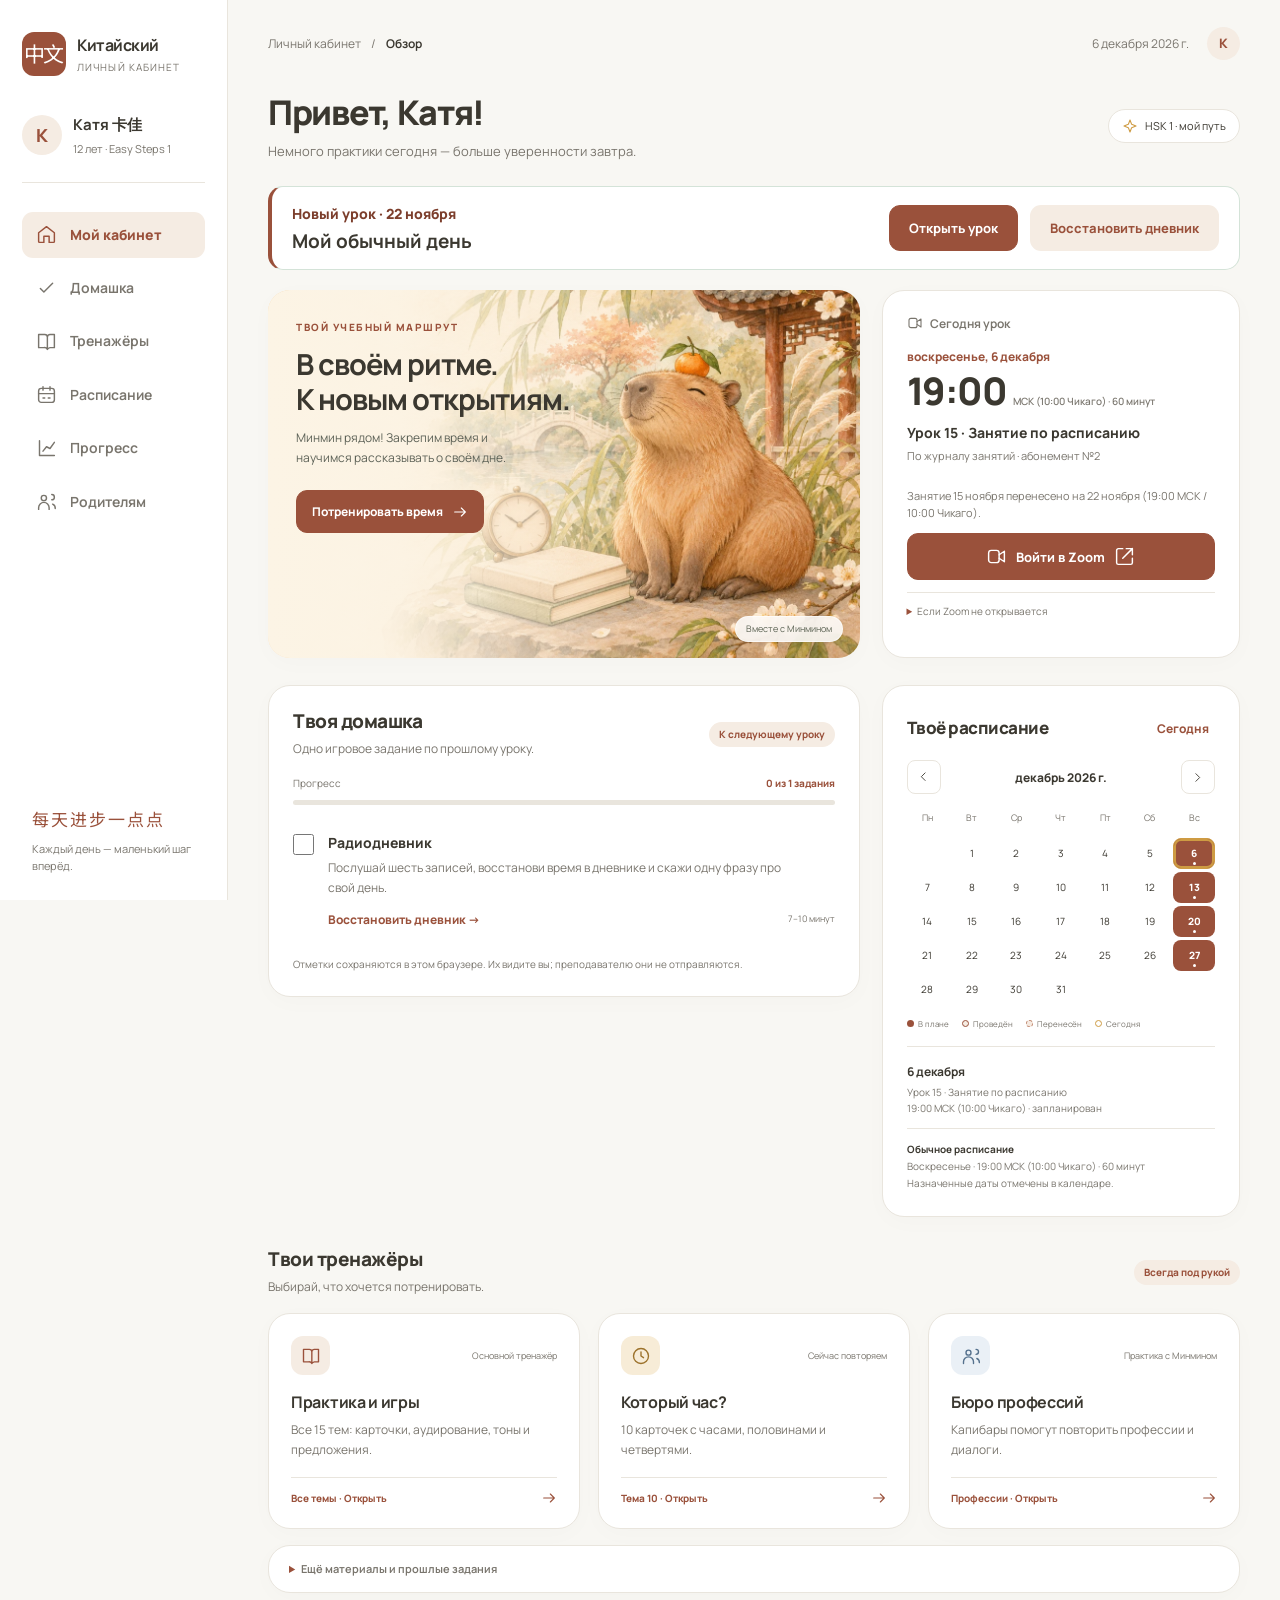
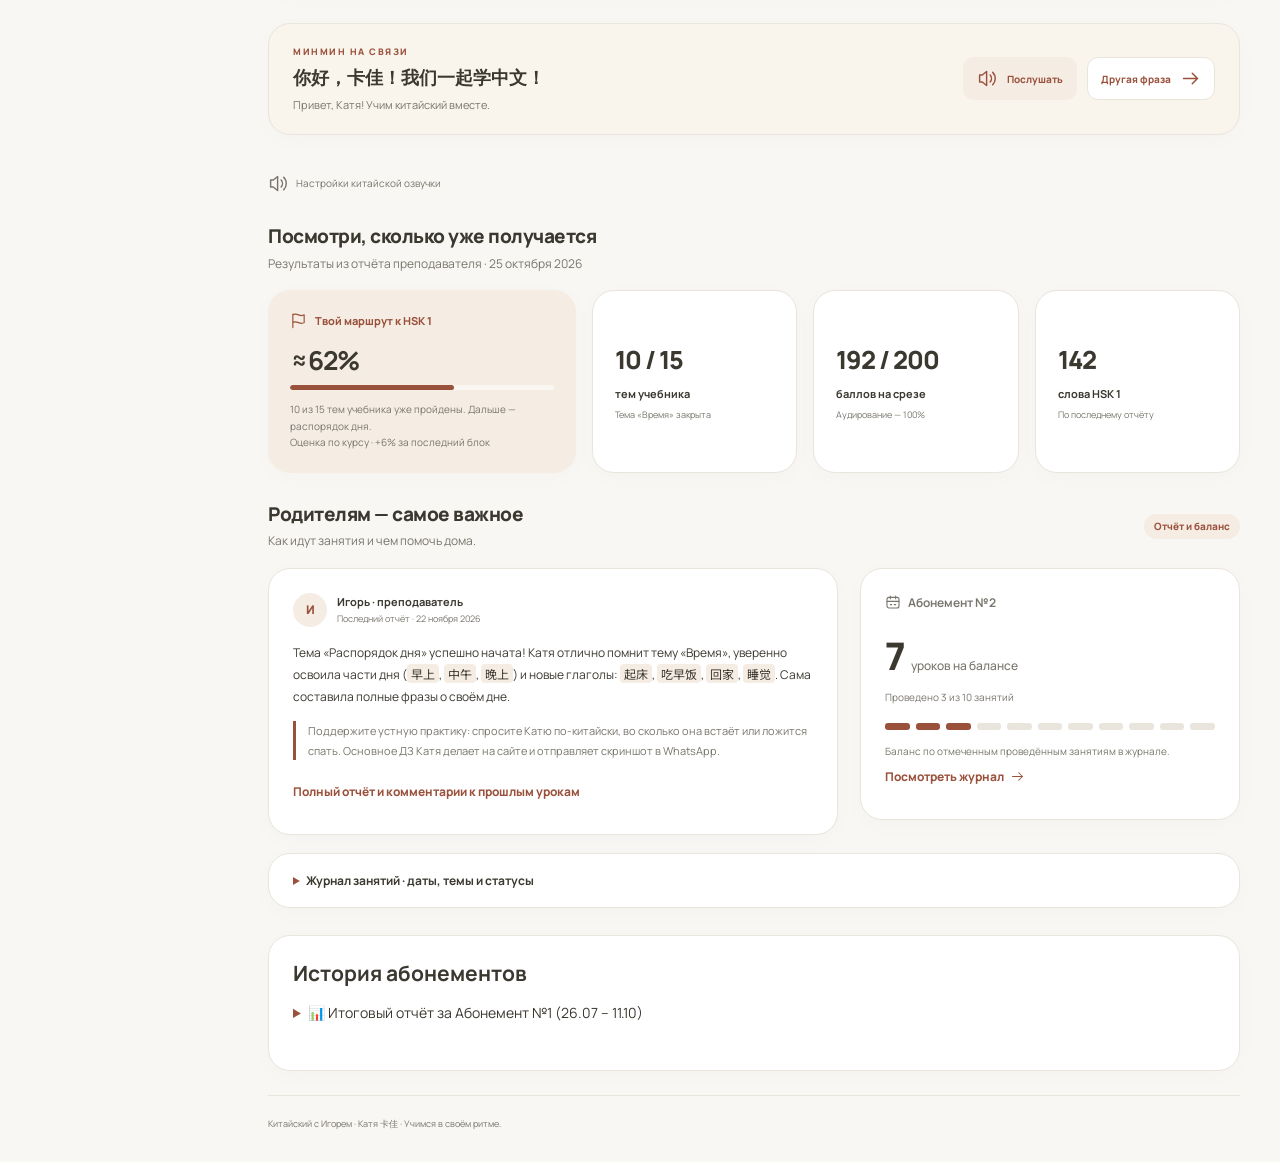
==== commit 87640b69: "Add a daily routine radio diary homework game" ====
--- a/index.html
+++ b/index.html
@@ -9,15 +9,31 @@
 @media(max-width:700px){html{scroll-padding-top:20px}.sidebar{display:none}.workspace{margin:0;padding:20px 18px 100px}.topbar{margin-bottom:23px}.breadcrumbs{font-size:10px}.top-right .today-label{display:none}.intro{margin-bottom:21px}.intro h1{font-size:29px;letter-spacing:-1px}.intro p{font-size:12px;max-width:240px}.level-badge{padding:6px 9px;font-size:9px;align-self:flex-start;margin-top:4px}.level-badge .icon{width:13px;height:13px}.hero-row{gap:16px;margin-bottom:24px}.hero{min-height:290px}.hero-copy{padding:24px 21px;width:68%}.hero h2{font-size:27px;letter-spacing:-.7px}.hero .eyebrow{font-size:8px;letter-spacing:1.2px}.hero-desc{font-size:11px;max-width:210px}.hero .btn{font-size:10px;margin-top:21px;padding:12px}.hero-note{font-size:8px;right:12px;bottom:12px}.hero-img{width:100%;object-position:76% 50%}.hero::after{background:linear-gradient(90deg,#fcf4e5 0%,#fcf4e5ed 20%,#fcf4e59c 46%,transparent 82%)}.lesson-card{padding:21px;column-gap:16px}.lesson-time{font-size:33px}.lesson-time small{font-size:8px;display:block;margin:2px 0 4px;letter-spacing:0}.lesson-topic{font-size:12px}.lesson-number{font-size:8px}.lesson-when{font-size:10px}.lesson-card .btn{margin-top:15px}.section-head h2{font-size:18px}.section-head{align-items:flex-start}.homework-card,.schedule-card{padding:21px}.homework-card .section-head{gap:8px}.pill{font-size:8px;padding:6px 8px}.task{gap:12px;padding:16px 0}.task label{font-size:14px}.task p{font-size:12px}.text-link{font-size:12px}.task-time{font-size:9px}.study-row{margin-bottom:26px;gap:20px}.schedule-card{display:block}.calendar-nav{margin-top:13px}.day{height:37px;font-size:12px}.weekday{font-size:10px}.calendar-key{font-size:9px}.calendar-detail{border-top:1px solid var(--line);padding-top:13px}.calendar-detail strong{font-size:12px}.calendar-detail p{font-size:11px}.schedule-rule{font-size:10px}.trainer-card{padding:20px}.trainer-card h3{font-size:16px}.trainer-card p{font-size:11px}.trainer-top{margin-bottom:12px}.trainer-footer{width:34px;height:34px;border-radius:50%;background:var(--soft);justify-content:center;flex-shrink:0}.trainer-footer span{display:none}.trainer-top small{font-size:9px}.materials{padding:0 18px}.progress-grid{grid-template-columns:repeat(3,minmax(0,1fr));gap:10px}.goal-card{padding:19px;display:block}.goal-card h3{font-size:30px;margin:13px 0}.goal-card p{font-size:10px;margin-top:10px}.stat-card{padding:15px 10px;justify-content:flex-start}.stat-value{font-size:20px;letter-spacing:-.8px}.stat-label{font-size:9px;line-height:1.5}.stat-note{font-size:8px}.parent-card,.balance-card{padding:21px}.parent-card p{font-size:12px}.journal{padding:0 18px}.extra-card{padding:20px}.extra-copy h3{font-size:17px}.footer{align-items:flex-start;font-size:9px;flex-direction:column;gap:6px}.footer a{display:none}.mobile-nav{display:grid;position:fixed;bottom:0;left:0;right:0;grid-template-columns:repeat(5,1fr);background:#ffffffed;backdrop-filter:blur(16px);border-top:1px solid var(--line);padding:9px 5px max(10px,env(safe-area-inset-bottom));z-index:50;box-shadow:0 -5px 20px #1b312008}.mobile-nav a{display:flex;flex-direction:column;gap:3px;align-items:center;justify-content:center;min-height:43px;font-size:8px;color:var(--muted);border-radius:9px}.mobile-nav .icon{width:19px;height:19px}.mobile-nav a.active{color:var(--accent);background:var(--soft)}.extra-actions .btn{font-size:10px}.voice-settings{margin-bottom:15px}}
 @media(max-width:370px){.intro{display:block}.intro p{max-width:none}.intro .level-badge{margin-top:11px}.workspace{padding-left:13px;padding-right:13px}.intro h1{font-size:26px}.hero-copy{padding:23px 18px;width:76%}.hero h2{font-size:25px}.hero-note{font-size:7px}.hero .btn{font-size:9px}.stat-value{font-size:18px}.section-head h2{font-size:16px}.homework-card{padding:18px}.pill{font-size:7px}.lesson-time{font-size:29px}.lesson-card{column-gap:12px}.lesson-topic{font-size:11px}}
 @media(prefers-reduced-motion:reduce){html{scroll-behavior:auto}*,*::before,*::after{transition:none!important;animation:none!important}}
-</style><style>.day.cancelled{color:#975d48;background:#f5e9e0;text-decoration:line-through;border:1px dashed #bd8268}.dot.cancelled{background:#f5e9e0;border:1px dashed #bd8268}</style></head>
+</style><style>.day.cancelled{color:#975d48;background:#f5e9e0;text-decoration:line-through;border:1px dashed #bd8268}.dot.cancelled{background:#f5e9e0;border:1px dashed #bd8268}.new-lesson-banner{display:flex;align-items:center;justify-content:space-between;gap:12px 20px;flex-wrap:wrap;padding:16px 20px;margin:0 0 20px;background:var(--surface,#fff);border:1px solid #d4e3d8;border-left:4px solid var(--accent);border-radius:15px}.new-lesson-banner .new-lesson-label{color:var(--accent-dark);font-size:14px;font-weight:800;margin-bottom:4px}.new-lesson-banner h2{font-size:19px;color:var(--ink);line-height:1.25}.new-lesson-banner .btn{font-size:13px}
+.new-lesson-actions{display:flex;flex-wrap:wrap;gap:8px 12px;align-items:center}.new-lesson-actions .text-link{font-size:13px}
+</style></head>
 <body data-theme="terra"><a class="skip" href="#main">Перейти к содержимому</a>
 <aside class="sidebar"><a class="brand" href="#overview" aria-label="Китайский — личный кабинет"><span class="brand-mark" lang="zh-CN">中文</span><span><strong>Китайский</strong><small>Личный кабинет</small></span></a><div class="profile"><span class="avatar">К</span><div><b>Катя <span lang="zh-CN">卡佳</span></b><small>12 лет · Easy Steps 1</small></div></div><nav class="nav" aria-label="Основная навигация"><a href="#overview" data-nav class="active" aria-current=location><svg class="icon" viewBox="0 0 24 24" fill="none" stroke="currentColor" stroke-width="1.65" stroke-linecap="round" stroke-linejoin="round" aria-hidden="true"><path d="m3 10 9-7 9 7v10a1 1 0 0 1-1 1h-5v-7H9v7H4a1 1 0 0 1-1-1z"/></svg><span>Мой кабинет</span></a><a href="#homework" data-nav class="" ><svg class="icon" viewBox="0 0 24 24" fill="none" stroke="currentColor" stroke-width="1.65" stroke-linecap="round" stroke-linejoin="round" aria-hidden="true"><path d="m5 12 4 4L19 6"/></svg><span>Домашка</span></a><a href="#trainers" data-nav class="" ><svg class="icon" viewBox="0 0 24 24" fill="none" stroke="currentColor" stroke-width="1.65" stroke-linecap="round" stroke-linejoin="round" aria-hidden="true"><path d="M4 4h6a3 3 0 0 1 3 3v14a4 4 0 0 0-4-2H3V4zM13 7a3 3 0 0 1 3-3h5v15h-5a4 4 0 0 0-3 2"/></svg><span>Тренажёры</span></a><a href="#schedule" data-nav class="" ><svg class="icon" viewBox="0 0 24 24" fill="none" stroke="currentColor" stroke-width="1.65" stroke-linecap="round" stroke-linejoin="round" aria-hidden="true"><rect x="3" y="5" width="18" height="16" rx="3"/><path d="M16 3v4M8 3v4M3 11h18m-13 5h2m4 0h2"/></svg><span>Расписание</span></a><a href="#progress" data-nav class="" ><svg class="icon" viewBox="0 0 24 24" fill="none" stroke="currentColor" stroke-width="1.65" stroke-linecap="round" stroke-linejoin="round" aria-hidden="true"><path d="M4 3v17h17M8 15l4-5 4 2 5-7"/></svg><span>Прогресс</span></a><a href="#parents" data-nav class="" ><svg class="icon" viewBox="0 0 24 24" fill="none" stroke="currentColor" stroke-width="1.65" stroke-linecap="round" stroke-linejoin="round" aria-hidden="true"><circle cx="9" cy="8" r="3"/><path d="M3 21v-2a6 6 0 0 1 12 0v2m3-17a3 3 0 0 1 0 6m1 5a5 5 0 0 1 3 5"/></svg><span>Родителям</span></a></nav><div class="sidebar-bottom"><div class="tiny-zh" lang="zh-CN">每天进步一点点</div><p>Каждый день — маленький шаг вперёд.</p></div></aside>
 <main class="workspace" id="main"><header class="topbar"><div class="breadcrumbs">Личный кабинет<span>/</span><b>Обзор</b></div><div class="top-right"><span class="today-label" id="today-date">Ноябрь 2026</span><span class="avatar" aria-label="Катя">К</span></div></header>
-<section id="overview" data-section aria-labelledby="welcome-title"><div class="intro"><div><h1 id="welcome-title">Привет, Катя!</h1><p>Немного практики сегодня — больше уверенности завтра.</p></div><span class="level-badge"><svg class="icon" viewBox="0 0 24 24" fill="none" stroke="currentColor" stroke-width="1.65" stroke-linecap="round" stroke-linejoin="round" aria-hidden="true"><path d="m12 3 2.5 6.5L21 12l-6.5 2.5L12 21l-2.5-6.5L3 12l6.5-2.5z"/></svg>HSK 1 · мой путь</span></div><div class="hero-row"><div class="hero"><img class="hero-img" src="assets/dashboard-hero.webp" alt="" width="1200" height="800" fetchpriority="high"><div class="hero-copy"><div class="eyebrow">ТВОЙ УЧЕБНЫЙ МАРШРУТ</div><h2>В своём ритме.<br>К новым открытиям.</h2><p class="hero-desc">Минмин рядом! Закрепим время и научимся рассказывать о своём дне.</p><a class="btn" href="time-trainer.html">Потренировать время<svg class="icon" viewBox="0 0 24 24" fill="none" stroke="currentColor" stroke-width="1.65" stroke-linecap="round" stroke-linejoin="round" aria-hidden="true"><path d="M4 12h16m-6-6 6 6-6 6"/></svg></a></div><span class="hero-note">Вместе с Минмином</span></div>
+<section id="overview" data-section aria-labelledby="welcome-title"><div class="intro"><div><h1 id="welcome-title">Привет, Катя!</h1><p>Немного практики сегодня — больше уверенности завтра.</p></div><span class="level-badge"><svg class="icon" viewBox="0 0 24 24" fill="none" stroke="currentColor" stroke-width="1.65" stroke-linecap="round" stroke-linejoin="round" aria-hidden="true"><path d="m12 3 2.5 6.5L21 12l-6.5 2.5L12 21l-2.5-6.5L3 12l6.5-2.5z"/></svg>HSK 1 · мой путь</span></div><aside class="new-lesson-banner" id="new-student-lesson" aria-labelledby="new-student-lesson-title">
+    <div><p class="new-lesson-label">Новый урок · 22 ноября</p><h2 id="new-student-lesson-title">Мой обычный день</h2></div>
+    <div class="new-lesson-actions"><a class="btn" href="lessons/2026-11-22-daily-routine.html">Открыть урок</a><a class="btn btn-light" href="homework-daily-routine.html">Восстановить дневник</a></div>
+  </aside>
+<div class="hero-row"><div class="hero"><img class="hero-img" src="assets/dashboard-hero.webp" alt="" width="1200" height="800" fetchpriority="high"><div class="hero-copy"><div class="eyebrow">ТВОЙ УЧЕБНЫЙ МАРШРУТ</div><h2>В своём ритме.<br>К новым открытиям.</h2><p class="hero-desc">Минмин рядом! Закрепим время и научимся рассказывать о своём дне.</p><a class="btn" href="time-trainer.html">Потренировать время<svg class="icon" viewBox="0 0 24 24" fill="none" stroke="currentColor" stroke-width="1.65" stroke-linecap="round" stroke-linejoin="round" aria-hidden="true"><path d="M4 12h16m-6-6 6 6-6 6"/></svg></a></div><span class="hero-note">Вместе с Минмином</span></div>
 <div class="card lesson-card"><h2 class="card-kicker"><svg class="icon" viewBox="0 0 24 24" fill="none" stroke="currentColor" stroke-width="1.65" stroke-linecap="round" stroke-linejoin="round" aria-hidden="true"><rect x="3" y="5" width="12" height="14" rx="3"/><path d="m15 10 6-4v12l-6-4"/></svg><span id="lesson-heading">Ближайший урок</span></h2><div class="lesson-when" id="lesson-date">2026-11-22</div><div class="lesson-time">19:00<small>МСК (10:00 Чикаго) · 60 минут</small></div><h3 class="lesson-topic">Распорядок дня 日常起居</h3><div class="lesson-number">Урок 13 · №3 в абонементе №2</div><p class="lesson-note" id="lesson-note">Занятие 15 ноября перенесено на 22 ноября (19:00 МСК / 10:00 Чикаго).</p><a class="btn" href="https://us05web.zoom.us/j/88669646666?pwd=g87qHdVP327JNggjW7Xb5o3mwyq18v.1" target="_blank" rel="noopener noreferrer"><svg class="icon" viewBox="0 0 24 24" fill="none" stroke="currentColor" stroke-width="1.65" stroke-linecap="round" stroke-linejoin="round" aria-hidden="true"><rect x="3" y="5" width="12" height="14" rx="3"/><path d="m15 10 6-4v12l-6-4"/></svg>Войти в Zoom<svg class="icon" viewBox="0 0 24 24" fill="none" stroke="currentColor" stroke-width="1.65" stroke-linecap="round" stroke-linejoin="round" aria-hidden="true"><path d="M14 3h7v7m0-7L10 14M10 3H5a2 2 0 0 0-2 2v14a2 2 0 0 0 2 2h14a2 2 0 0 0 2-2v-5"/></svg></a><details class="zoom-help"><summary>Если Zoom не открывается</summary><p>Откройте Zoom → «Войти в конференцию». ID: <b>886 6964 6666</b>. Ссылка с кодом доступа — в кнопке выше.</p></details></div></div></section>
-<div class="study-row"><section class="card homework-card" id="homework" data-section aria-labelledby="homework-title"><div class="section-head"><div><h2 id="homework-title">Твоя домашка</h2><p>Сначала лист от руки, затем короткая практика.</p></div><span class="pill">К следующему уроку</span></div><h3 style="font-size:14px;margin-top:19px">Время и распорядок дня</h3><div class="hw-summary"><span>Шаг за шагом</span><b id="hw-counter">0 из 3 заданий</b></div><div class="track" id="hw-progressbar" role="progressbar" aria-label="Выполнение домашних заданий" aria-valuemin="0" aria-valuemax="100" aria-valuenow="0"><span id="hw-progress" style="width:0%"></span></div><ol class="tasks"><li class="task"><input class="task-check" type="checkbox" id="task-0" data-legacy="" data-optional="false"><div><label for="task-0">Заполни печатный лист</label><p>Лист по теме «Время» — в WhatsApp. Нарисуй стрелки и напиши иероглифы.</p><div class="task-bottom"><span></span><span class="task-time"><svg class="icon" viewBox="0 0 24 24" fill="none" stroke="currentColor" stroke-width="1.65" stroke-linecap="round" stroke-linejoin="round" aria-hidden="true"><circle cx="12" cy="12" r="9"/><path d="M12 7v5l3 2"/></svg>От руки</span></div></div></li><li class="task"><input class="task-check" type="checkbox" id="task-1" data-legacy="" data-optional="false"><div><label for="task-1">Прочитай 4 предложения вслух</label><p>Возьми слайд из презентации. Повтори 上午, 下午, 晚上.</p><div class="task-bottom"><span></span><span class="task-time"><svg class="icon" viewBox="0 0 24 24" fill="none" stroke="currentColor" stroke-width="1.65" stroke-linecap="round" stroke-linejoin="round" aria-hidden="true"><circle cx="12" cy="12" r="9"/><path d="M12 7v5l3 2"/></svg>Вслух</span></div></div></li><li class="task"><input class="task-check" type="checkbox" id="task-2" data-legacy="" data-optional="false"><div><label for="task-2">Пройди тренажёр времени</label><p>Все 10 карточек: часы, половины и четверти.</p><div class="task-bottom"><a class="text-link" href="time-trainer.html">Начать практику<svg class="icon" viewBox="0 0 24 24" fill="none" stroke="currentColor" stroke-width="1.65" stroke-linecap="round" stroke-linejoin="round" aria-hidden="true"><path d="M4 12h16m-6-6 6 6-6 6"/></svg></a><span class="task-time"><svg class="icon" viewBox="0 0 24 24" fill="none" stroke="currentColor" stroke-width="1.65" stroke-linecap="round" stroke-linejoin="round" aria-hidden="true"><circle cx="12" cy="12" r="9"/><path d="M12 7v5l3 2"/></svg>5 минут</span></div></div></li><li class="task"><input class="task-check" type="checkbox" id="task-3" data-legacy="" data-optional="true"><div><label for="task-3">Повтори профессии с капибарами</label><p>Одна станция в Бюро профессий. Это дополнительное задание.</p><div class="task-bottom"><a class="text-link" href="capybara-jobs.html">Открыть бюро<svg class="icon" viewBox="0 0 24 24" fill="none" stroke="currentColor" stroke-width="1.65" stroke-linecap="round" stroke-linejoin="round" aria-hidden="true"><path d="M4 12h16m-6-6 6 6-6 6"/></svg></a><span class="task-time"><svg class="icon" viewBox="0 0 24 24" fill="none" stroke="currentColor" stroke-width="1.65" stroke-linecap="round" stroke-linejoin="round" aria-hidden="true"><circle cx="12" cy="12" r="9"/><path d="M12 7v5l3 2"/></svg>По желанию</span></div></div></li></ol><div class="hw-complete" id="hw-complete" role="status" hidden><svg class="icon" viewBox="0 0 24 24" fill="none" stroke="currentColor" stroke-width="1.65" stroke-linecap="round" stroke-linejoin="round" aria-hidden="true"><path d="m5 12 4 4L19 6"/></svg> Все основные задания отмечены. Отличная работа!</div><p class="storage-note" id="storage-note">Отметки сохраняются в этом браузере.</p></section>
+<div class="study-row"><section class="card homework-card" id="homework" data-section aria-labelledby="homework-title">
+  <div class="section-head"><div><h2 id="homework-title">Твоя домашка</h2><p>Одно игровое задание по прошлому уроку.</p></div><span class="pill">К следующему уроку</span></div>
+  <div class="hw-summary"><span>Прогресс</span><b id="hw-counter">0 из 1 задания</b></div>
+  <div class="track" id="hw-progressbar" role="progressbar" aria-label="Выполнение домашних заданий" aria-valuemin="0" aria-valuemax="100" aria-valuenow="0"><span id="hw-progress" style="width:0%"></span></div>
+  <ol class="tasks"><li class="task"><input class="task-check" type="checkbox" id="task-radio-diary-nov22" data-complete-key="chinese-homework:katya:task-radio-diary-nov22">
+    <div><label for="task-radio-diary-nov22">Радиодневник</label><p>Послушай шесть записей, восстанови время в дневнике и скажи одну фразу про свой день.</p>
+    <div class="task-bottom"><a class="text-link" href="homework-daily-routine.html">Восстановить дневник →</a><span class="task-time">7–10 минут</span></div></div>
+  </li></ol>
+  <div class="hw-complete" id="hw-complete" role="status" hidden>Домашка выполнена!</div>
+  <p class="storage-note" id="storage-note">Отметка сохраняется в этом браузере.</p>
+</section>
 <section class="card schedule-card" id="schedule" data-section aria-labelledby="schedule-title"><div class="section-head"><h2 id="schedule-title">Твоё расписание</h2><button class="text-link" id="calendar-today" type="button">Сегодня</button></div><div class="calendar-nav"><button type="button" id="calendar-prev" aria-label="Предыдущий месяц"><span class="calendar-prev"><svg class="icon" viewBox="0 0 24 24" fill="none" stroke="currentColor" stroke-width="1.65" stroke-linecap="round" stroke-linejoin="round" aria-hidden="true"><path d="m9 5 7 7-7 7"/></svg></span></button><span id="calendar-month" aria-live="polite">Ноябрь 2026</span><button type="button" id="calendar-next" aria-label="Следующий месяц"><svg class="icon" viewBox="0 0 24 24" fill="none" stroke="currentColor" stroke-width="1.65" stroke-linecap="round" stroke-linejoin="round" aria-hidden="true"><path d="m9 5 7 7-7 7"/></svg></button></div><div class="calendar-grid" id="calendar-grid" role="group" aria-label="Календарь занятий"></div><div class="calendar-key"><span><i class="dot"></i>В плане</span><span><i class="dot pale"></i>Проведён</span><span><i class="dot cancelled"></i>Перенесён</span><span><i class="dot outline"></i>Сегодня</span></div><div class="calendar-detail" aria-live="polite"><strong id="calendar-selected-date"></strong><p id="calendar-selected-topic"></p><p id="calendar-selected-status"></p></div><div class="schedule-rule"><b>Обычное расписание</b>Воскресенье · 19:00 МСК (10:00 Чикаго) · 60 минут<br>Назначенные даты отмечены в календаре.</div></section></div>
-<section class="trainers-section" id="trainers" data-section aria-labelledby="trainers-title"><div class="section-head"><div><h2 id="trainers-title">Твои тренажёры</h2><p>Выбирай, что хочется потренировать.</p></div><span class="pill">Всегда под рукой</span></div><div class="trainers-grid"><a class="card trainer-card" href="trainer.html"><div class="trainer-top"><span class="trainer-icon"><svg class="icon" viewBox="0 0 24 24" fill="none" stroke="currentColor" stroke-width="1.65" stroke-linecap="round" stroke-linejoin="round" aria-hidden="true"><path d="M4 4h6a3 3 0 0 1 3 3v14a4 4 0 0 0-4-2H3V4zM13 7a3 3 0 0 1 3-3h5v15h-5a4 4 0 0 0-3 2"/></svg></span><small>Основной тренажёр</small></div><h3>Практика и игры</h3><p>Все 15 тем: карточки, аудирование, тоны и предложения.</p><div class="trainer-footer"><span>Все темы · Открыть</span><svg class="icon" viewBox="0 0 24 24" fill="none" stroke="currentColor" stroke-width="1.65" stroke-linecap="round" stroke-linejoin="round" aria-hidden="true"><path d="M4 12h16m-6-6 6 6-6 6"/></svg></div></a><a class="card trainer-card" href="time-trainer.html"><div class="trainer-top"><span class="trainer-icon"><svg class="icon" viewBox="0 0 24 24" fill="none" stroke="currentColor" stroke-width="1.65" stroke-linecap="round" stroke-linejoin="round" aria-hidden="true"><circle cx="12" cy="12" r="9"/><path d="M12 7v5l3 2"/></svg></span><small>Сейчас повторяем</small></div><h3>Который час?</h3><p>10 карточек с часами, половинами и четвертями.</p><div class="trainer-footer"><span>Тема 10 · Открыть</span><svg class="icon" viewBox="0 0 24 24" fill="none" stroke="currentColor" stroke-width="1.65" stroke-linecap="round" stroke-linejoin="round" aria-hidden="true"><path d="M4 12h16m-6-6 6 6-6 6"/></svg></div></a><a class="card trainer-card" href="capybara-jobs.html"><div class="trainer-top"><span class="trainer-icon"><svg class="icon" viewBox="0 0 24 24" fill="none" stroke="currentColor" stroke-width="1.65" stroke-linecap="round" stroke-linejoin="round" aria-hidden="true"><circle cx="9" cy="8" r="3"/><path d="M3 21v-2a6 6 0 0 1 12 0v2m3-17a3 3 0 0 1 0 6m1 5a5 5 0 0 1 3 5"/></svg></span><small>Практика с Минмином</small></div><h3>Бюро профессий</h3><p>Капибары помогут повторить профессии и диалоги.</p><div class="trainer-footer"><span>Профессии · Открыть</span><svg class="icon" viewBox="0 0 24 24" fill="none" stroke="currentColor" stroke-width="1.65" stroke-linecap="round" stroke-linejoin="round" aria-hidden="true"><path d="M4 12h16m-6-6 6 6-6 6"/></svg></div></a></div><details class="card materials"><summary>Ещё материалы и прошлые задания</summary><div class="materials-list"><a href="https://app.notion.com/p/3a2ee1a0b26881a5b006c99d67cc9ce9" target="_blank" rel="noopener noreferrer"><span>Словарик Кати в Notion</span><svg class="icon" viewBox="0 0 24 24" fill="none" stroke="currentColor" stroke-width="1.65" stroke-linecap="round" stroke-linejoin="round" aria-hidden="true"><path d="M14 3h7v7m0-7L10 14M10 3H5a2 2 0 0 0-2 2v14a2 2 0 0 0 2 2h14a2 2 0 0 0 2-2v-5"/></svg></a><a href="https://app.notion.com/p/39dee1a0b26881a5b006c99d67cc9ce9" target="_blank" rel="noopener noreferrer"><span>Конспекты и история уроков в Notion</span><svg class="icon" viewBox="0 0 24 24" fill="none" stroke="currentColor" stroke-width="1.65" stroke-linecap="round" stroke-linejoin="round" aria-hidden="true"><path d="M14 3h7v7m0-7L10 14M10 3H5a2 2 0 0 0-2 2v14a2 2 0 0 0 2 2h14a2 2 0 0 0 2-2v-5"/></svg></a></div></details></section>
+<section class="trainers-section" id="trainers" data-section aria-labelledby="trainers-title"><div class="section-head"><div><h2 id="trainers-title">Твои тренажёры</h2><p>Выбирай, что хочется потренировать.</p></div><span class="pill">Всегда под рукой</span></div><div class="trainers-grid"><a class="card trainer-card" href="trainer.html"><div class="trainer-top"><span class="trainer-icon"><svg class="icon" viewBox="0 0 24 24" fill="none" stroke="currentColor" stroke-width="1.65" stroke-linecap="round" stroke-linejoin="round" aria-hidden="true"><path d="M4 4h6a3 3 0 0 1 3 3v14a4 4 0 0 0-4-2H3V4zM13 7a3 3 0 0 1 3-3h5v15h-5a4 4 0 0 0-3 2"/></svg></span><small>Основной тренажёр</small></div><h3>Практика и игры</h3><p>Все 15 тем: карточки, аудирование, тоны и предложения.</p><div class="trainer-footer"><span>Все темы · Открыть</span><svg class="icon" viewBox="0 0 24 24" fill="none" stroke="currentColor" stroke-width="1.65" stroke-linecap="round" stroke-linejoin="round" aria-hidden="true"><path d="M4 12h16m-6-6 6 6-6 6"/></svg></div></a><a class="card trainer-card" href="time-trainer.html"><div class="trainer-top"><span class="trainer-icon"><svg class="icon" viewBox="0 0 24 24" fill="none" stroke="currentColor" stroke-width="1.65" stroke-linecap="round" stroke-linejoin="round" aria-hidden="true"><circle cx="12" cy="12" r="9"/><path d="M12 7v5l3 2"/></svg></span><small>Сейчас повторяем</small></div><h3>Который час?</h3><p>10 карточек с часами, половинами и четвертями.</p><div class="trainer-footer"><span>Тема 10 · Открыть</span><svg class="icon" viewBox="0 0 24 24" fill="none" stroke="currentColor" stroke-width="1.65" stroke-linecap="round" stroke-linejoin="round" aria-hidden="true"><path d="M4 12h16m-6-6 6 6-6 6"/></svg></div></a><a class="card trainer-card" href="capybara-jobs.html"><div class="trainer-top"><span class="trainer-icon"><svg class="icon" viewBox="0 0 24 24" fill="none" stroke="currentColor" stroke-width="1.65" stroke-linecap="round" stroke-linejoin="round" aria-hidden="true"><circle cx="9" cy="8" r="3"/><path d="M3 21v-2a6 6 0 0 1 12 0v2m3-17a3 3 0 0 1 0 6m1 5a5 5 0 0 1 3 5"/></svg></span><small>Практика с Минмином</small></div><h3>Бюро профессий</h3><p>Капибары помогут повторить профессии и диалоги.</p><div class="trainer-footer"><span>Профессии · Открыть</span><svg class="icon" viewBox="0 0 24 24" fill="none" stroke="currentColor" stroke-width="1.65" stroke-linecap="round" stroke-linejoin="round" aria-hidden="true"><path d="M4 12h16m-6-6 6 6-6 6"/></svg></div></a></div><details class="card materials"><summary>Ещё материалы и прошлые задания</summary><div class="materials-list"><a href="lessons/2026-11-22-daily-routine.html"><span>Мой обычный день · урок 22 ноября</span><span aria-hidden="true">→</span></a><a href="homework-daily-routine.html"><span>Радиодневник · домашка</span><span aria-hidden="true">→</span></a><a href="homework-time.html"><span>Время · прежнее домашнее задание</span><span aria-hidden="true">→</span></a><a href="https://app.notion.com/p/3a2ee1a0b26881a5b006c99d67cc9ce9" target="_blank" rel="noopener noreferrer"><span>Словарик Кати в Notion</span><svg class="icon" viewBox="0 0 24 24" fill="none" stroke="currentColor" stroke-width="1.65" stroke-linecap="round" stroke-linejoin="round" aria-hidden="true"><path d="M14 3h7v7m0-7L10 14M10 3H5a2 2 0 0 0-2 2v14a2 2 0 0 0 2 2h14a2 2 0 0 0 2-2v-5"/></svg></a><a href="https://app.notion.com/p/39dee1a0b26881a5b006c99d67cc9ce9" target="_blank" rel="noopener noreferrer"><span>Конспекты и история уроков в Notion</span><svg class="icon" viewBox="0 0 24 24" fill="none" stroke="currentColor" stroke-width="1.65" stroke-linecap="round" stroke-linejoin="round" aria-hidden="true"><path d="M14 3h7v7m0-7L10 14M10 3H5a2 2 0 0 0-2 2v14a2 2 0 0 0 2 2h14a2 2 0 0 0 2-2v-5"/></svg></a></div></details></section>
 <section class="card extra-card" aria-labelledby="quote-title"><div class="extra-copy"><div class="eyebrow" id="quote-title">Минмин на связи</div><h3 id="quote-zh" lang="zh-CN">你好，卡佳！我们一起学中文！</h3><p id="quote-ru">Привет, Катя! Учим китайский вместе.</p></div><div class="extra-actions"><button class="btn btn-light" id="quote-speak"><svg class="icon" viewBox="0 0 24 24" fill="none" stroke="currentColor" stroke-width="1.65" stroke-linecap="round" stroke-linejoin="round" aria-hidden="true"><path d="M11 4 6 8H3v8h3l5 4zM15 8a6 6 0 0 1 0 8m3-11a10 10 0 0 1 0 14"/></svg>Послушать</button><button class="btn btn-outline" id="quote-next">Другая фраза <svg class="icon" viewBox="0 0 24 24" fill="none" stroke="currentColor" stroke-width="1.65" stroke-linecap="round" stroke-linejoin="round" aria-hidden="true"><path d="M4 12h16m-6-6 6 6-6 6"/></svg></button></div></section><details class="voice-settings"><summary><svg class="icon" viewBox="0 0 24 24" fill="none" stroke="currentColor" stroke-width="1.65" stroke-linecap="round" stroke-linejoin="round" aria-hidden="true"><path d="M11 4 6 8H3v8h3l5 4zM15 8a6 6 0 0 1 0 8m3-11a10 10 0 0 1 0 14"/></svg>Настройки китайской озвучки</summary><label for="voice-choice">Голос браузера</label><br><select id="voice-choice" aria-describedby="voice-status"><option>Загружаем голоса…</option></select><label for="voice-speed">Скорость</label><select id="voice-speed"><option value="0.65">0,65×</option><option value="0.7">0,70×</option></select><button type="button" class="btn secondary" id="voice-test">Проверить звук</button><span id="voice-status" class="voice-status" role="status"></span></details>
 <section class="progress-section" id="progress" data-section aria-labelledby="progress-title"><div class="section-head"><div><h2 id="progress-title">Посмотри, сколько уже получается</h2><p>Результаты из отчёта преподавателя · 25 октября 2026</p></div></div><div class="progress-grid"><div class="card goal-card"><div class="goal-top"><svg class="icon" viewBox="0 0 24 24" fill="none" stroke="currentColor" stroke-width="1.65" stroke-linecap="round" stroke-linejoin="round" aria-hidden="true"><path d="M4 22V3m0 1c6-4 10 4 16 0v11c-6 4-10-4-16 0"/></svg>Твой маршрут к HSK 1</div><h3>≈62%</h3><div class="track" role="progressbar" aria-label="Оценка по курсу · +6% за последний блок" aria-valuemin="0" aria-valuemax="100" aria-valuenow="62"><span style="width:62%"></span></div><p>10 из 15 тем учебника уже пройдены. Дальше — распорядок дня.<br>Оценка по курсу · +6% за последний блок</p></div><div class="card stat-card"><div class="stat-value">10 / 15</div><div class="stat-label">тем учебника</div><div class="stat-note">Тема «Время» закрыта</div></div><div class="card stat-card"><div class="stat-value">192 / 200</div><div class="stat-label">баллов на срезе</div><div class="stat-note">Аудирование — 100%</div></div><div class="card stat-card"><div class="stat-value">142</div><div class="stat-label">слова HSK 1</div><div class="stat-note">По последнему отчёту</div></div></div></section>
 <section class="parents-section" id="parents" data-section aria-labelledby="parents-title"><div class="section-head"><div><h2 id="parents-title">Родителям — самое важное</h2><p>Как идут занятия и чем помочь дома.</p></div><span class="pill">Отчёт и баланс</span></div><div class="parents-overview"><div class="card parent-card"><div class="teacher-meta"><span class="avatar">И</span><div><b>Игорь · преподаватель</b><small>Последний отчёт · 22 ноября 2026</small></div></div><p>Тема «Распорядок дня» успешно начата! Катя отлично помнит тему «Время», уверенно освоила части дня (<code>早上</code>, <code>中午</code>, <code>晚上</code>) и новые глаголы: <code>起床</code>, <code>吃早饭</code>, <code>回家</code>, <code>睡觉</code>. Сама составила полные фразы о своём дне.</p><div class="parent-action">Поддержите устную практику: спросите Катю по-китайски, во сколько она встаёт или ложится спать. Основное ДЗ Катя делает на сайте и отправляет скриншот в WhatsApp.</div><details><summary class="text-link">Полный отчёт и комментарии к прошлым урокам</summary><div class="legacy"><section class="report-card">
@@ -142,6 +158,7 @@
 // Homework belongs to this assignment; old one-time keys are not reused for future assignments.
 const prefix='chinese-dashboard:'+config.student+':'+config.revision+':';
 const boxes=[...document.querySelectorAll('.task-check')];
+const taskKey=box=>box.dataset.completeKey||prefix+box.id;
 let storageAvailable=true;
 function read(key){try{return localStorage.getItem(key)}catch(e){storageAvailable=false;return null}}
 function write(key,value){try{localStorage.setItem(key,value)}catch(e){storageAvailable=false}}
@@ -149,7 +166,7 @@
  const required=boxes.filter(b=>b.dataset.optional!=='true');
  const complete=required.filter(b=>b.checked).length;
  const pct=Math.round(complete/required.length*100);
- $('hw-counter').textContent=complete+' из '+required.length+' основных заданий';
+ $('hw-counter').textContent=required.length===1?complete+' из 1 задания':complete+' из '+required.length+' основных заданий';
  $('hw-progress').style.width=pct+'%';
  $('hw-progressbar').setAttribute('aria-valuenow',pct);
  $('hw-complete').hidden=complete!==required.length;
@@ -157,12 +174,20 @@
  $('storage-note').textContent=storageAvailable?'Отметки сохраняются в этом браузере. Их видите вы; преподавателю они не отправляются.':'Отметки доступны до закрытия страницы: браузер не разрешает сохранение.';
 }
 boxes.forEach(b=>{
- const saved=read(prefix+b.id);
+ const saved=read(taskKey(b));
  const migrated=b.dataset.legacy?read(b.dataset.legacy):null;
  b.checked=saved==='true'||(saved===null&&migrated==='true');
- b.addEventListener('change',()=>{write(prefix+b.id,String(b.checked));updateHomework()});
+ b.addEventListener('change',()=>{write(taskKey(b),String(b.checked));updateHomework()});
 });
 updateHomework();
+function refreshHomework() {
+  boxes.forEach(box=>{ const saved=read(taskKey(box)); if (saved!==null) box.checked=saved==='true'; });
+  updateHomework();
+}
+window.addEventListener('pageshow', refreshHomework);
+window.addEventListener('storage', event=>{
+  if (boxes.some(box=>event.key===taskKey(box))) refreshHomework();
+});
 // Show only dates actually entered in the lesson journal; never infer new appointments.
 let month=new Date(Date.UTC(Number(todayKey.slice(0,4)),Number(todayKey.slice(5,7))-1,1,12));
 let selected=config.events.find(ev=>ev[0]>=todayKey&&ev[2]==='planned')?.[0]||config.events[config.events.length-1][0];
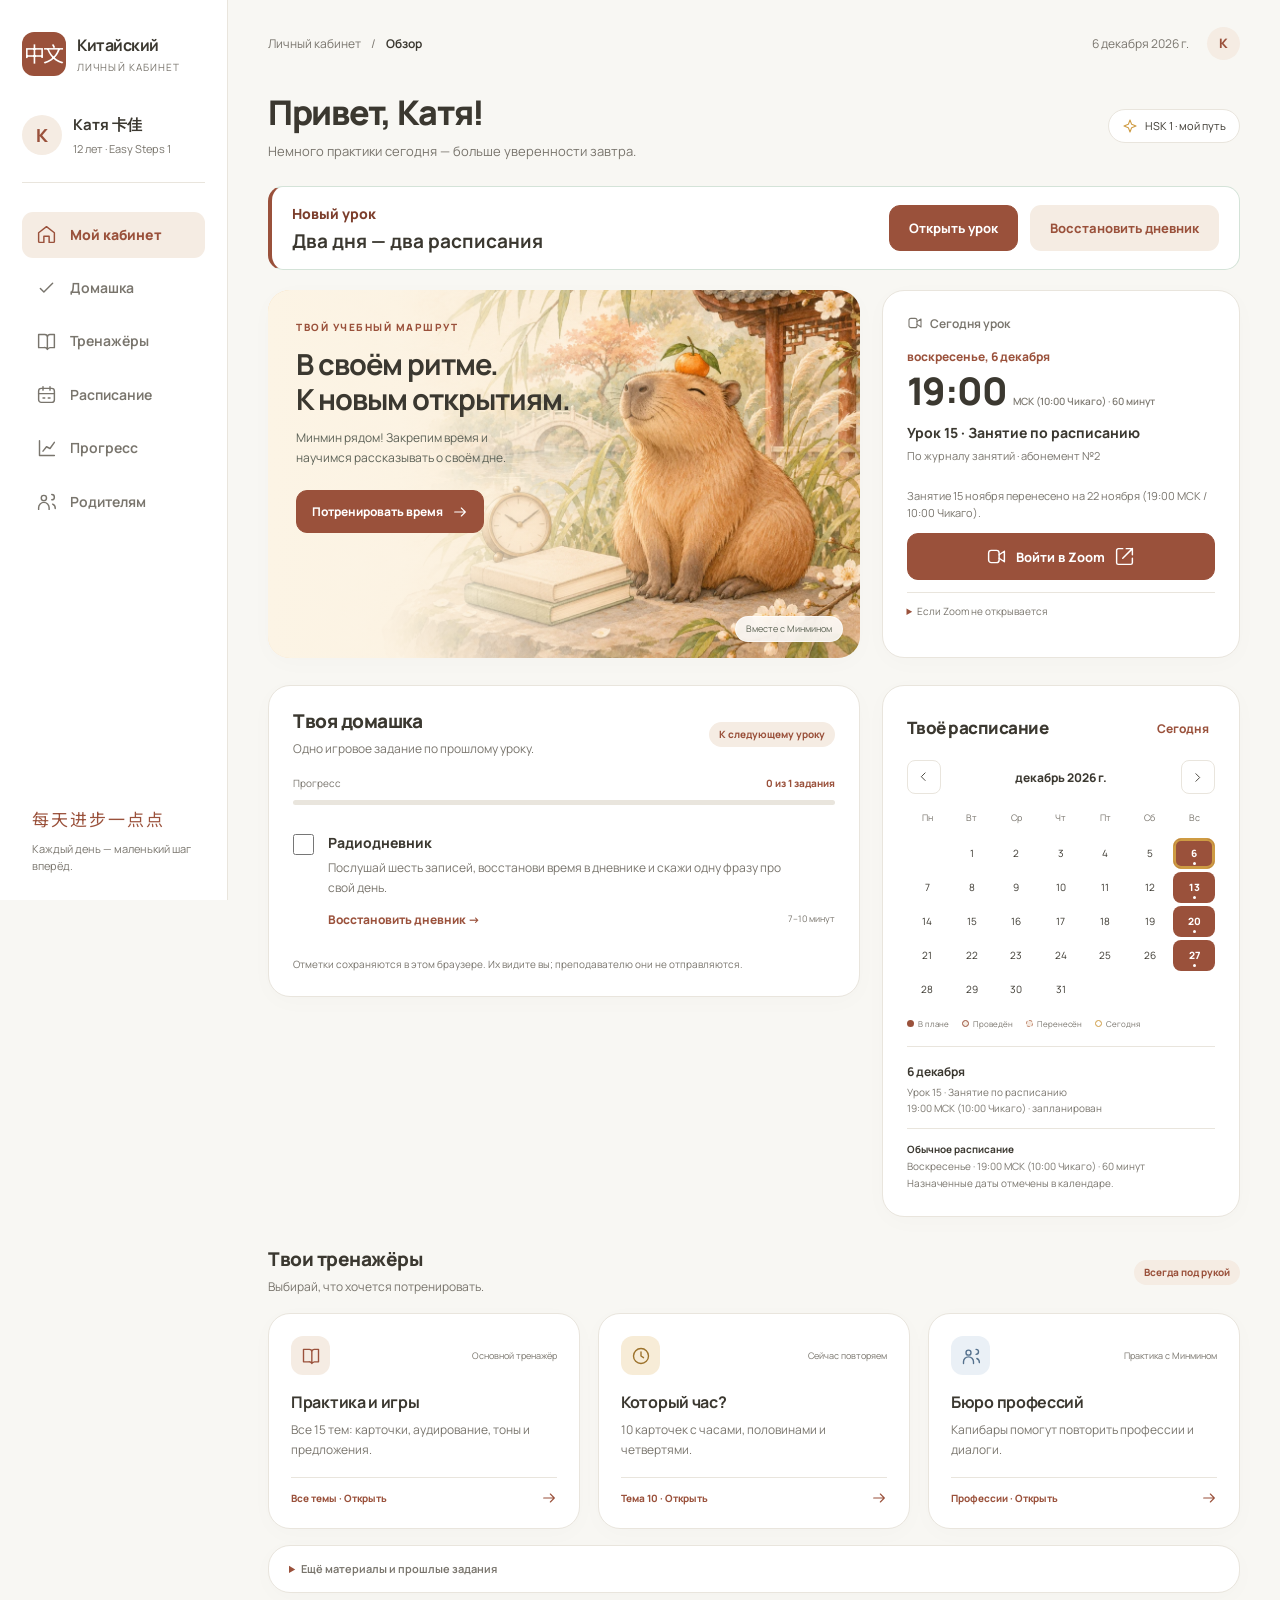
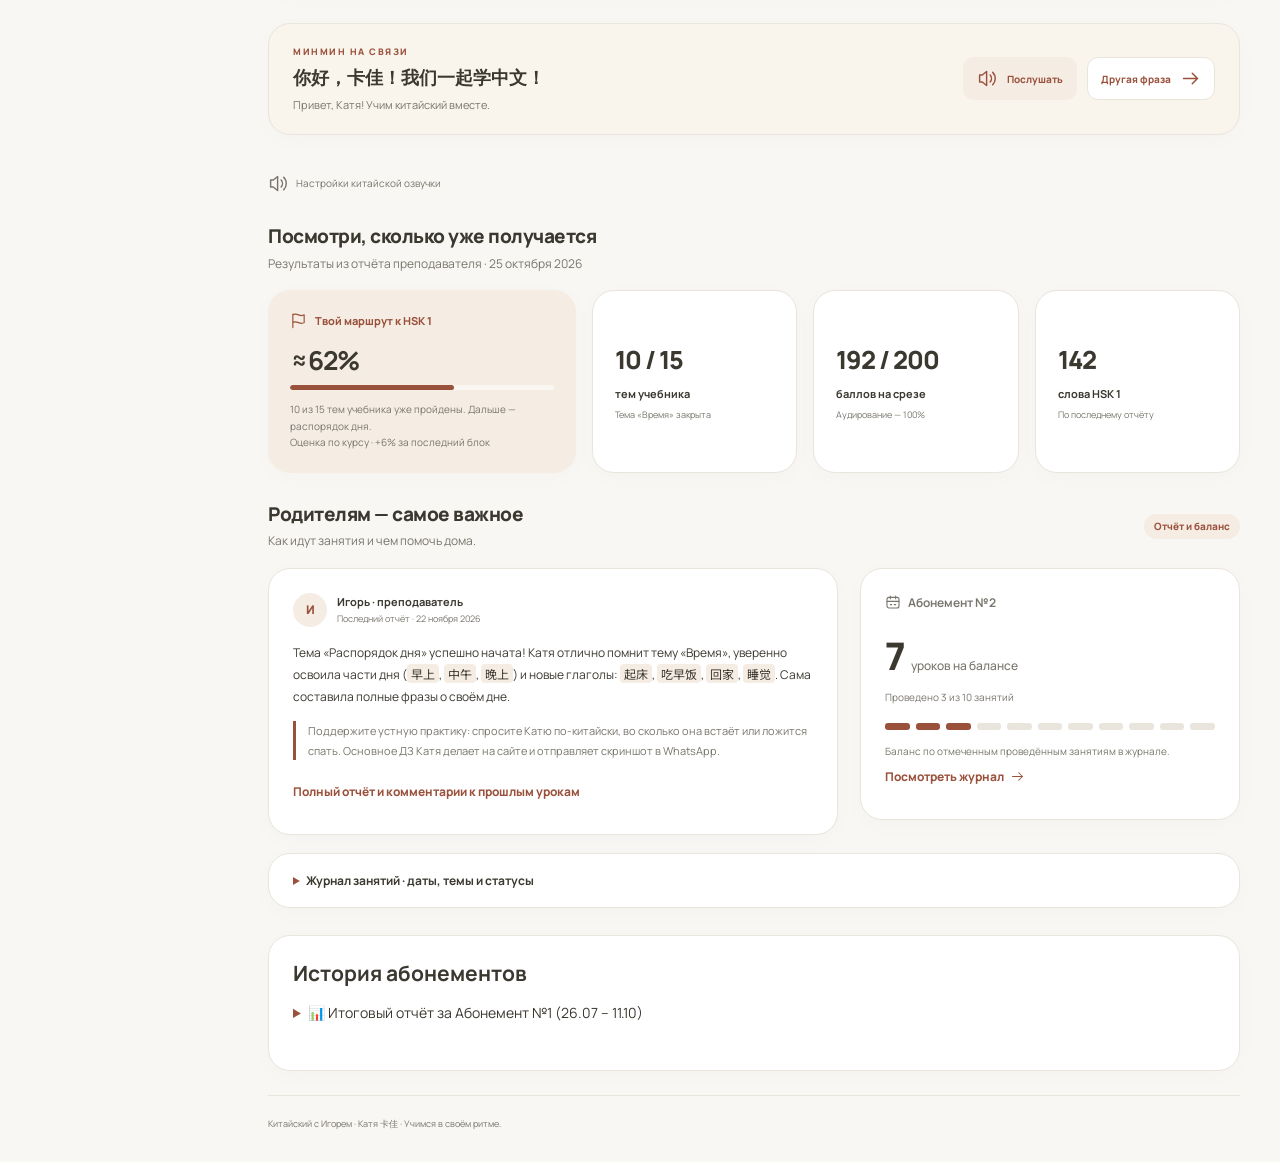
==== commit c994503c: "Add a listening and speaking lesson comparing two daily routines" ====
--- a/index.html
+++ b/index.html
@@ -16,8 +16,8 @@
 <aside class="sidebar"><a class="brand" href="#overview" aria-label="Китайский — личный кабинет"><span class="brand-mark" lang="zh-CN">中文</span><span><strong>Китайский</strong><small>Личный кабинет</small></span></a><div class="profile"><span class="avatar">К</span><div><b>Катя <span lang="zh-CN">卡佳</span></b><small>12 лет · Easy Steps 1</small></div></div><nav class="nav" aria-label="Основная навигация"><a href="#overview" data-nav class="active" aria-current=location><svg class="icon" viewBox="0 0 24 24" fill="none" stroke="currentColor" stroke-width="1.65" stroke-linecap="round" stroke-linejoin="round" aria-hidden="true"><path d="m3 10 9-7 9 7v10a1 1 0 0 1-1 1h-5v-7H9v7H4a1 1 0 0 1-1-1z"/></svg><span>Мой кабинет</span></a><a href="#homework" data-nav class="" ><svg class="icon" viewBox="0 0 24 24" fill="none" stroke="currentColor" stroke-width="1.65" stroke-linecap="round" stroke-linejoin="round" aria-hidden="true"><path d="m5 12 4 4L19 6"/></svg><span>Домашка</span></a><a href="#trainers" data-nav class="" ><svg class="icon" viewBox="0 0 24 24" fill="none" stroke="currentColor" stroke-width="1.65" stroke-linecap="round" stroke-linejoin="round" aria-hidden="true"><path d="M4 4h6a3 3 0 0 1 3 3v14a4 4 0 0 0-4-2H3V4zM13 7a3 3 0 0 1 3-3h5v15h-5a4 4 0 0 0-3 2"/></svg><span>Тренажёры</span></a><a href="#schedule" data-nav class="" ><svg class="icon" viewBox="0 0 24 24" fill="none" stroke="currentColor" stroke-width="1.65" stroke-linecap="round" stroke-linejoin="round" aria-hidden="true"><rect x="3" y="5" width="18" height="16" rx="3"/><path d="M16 3v4M8 3v4M3 11h18m-13 5h2m4 0h2"/></svg><span>Расписание</span></a><a href="#progress" data-nav class="" ><svg class="icon" viewBox="0 0 24 24" fill="none" stroke="currentColor" stroke-width="1.65" stroke-linecap="round" stroke-linejoin="round" aria-hidden="true"><path d="M4 3v17h17M8 15l4-5 4 2 5-7"/></svg><span>Прогресс</span></a><a href="#parents" data-nav class="" ><svg class="icon" viewBox="0 0 24 24" fill="none" stroke="currentColor" stroke-width="1.65" stroke-linecap="round" stroke-linejoin="round" aria-hidden="true"><circle cx="9" cy="8" r="3"/><path d="M3 21v-2a6 6 0 0 1 12 0v2m3-17a3 3 0 0 1 0 6m1 5a5 5 0 0 1 3 5"/></svg><span>Родителям</span></a></nav><div class="sidebar-bottom"><div class="tiny-zh" lang="zh-CN">每天进步一点点</div><p>Каждый день — маленький шаг вперёд.</p></div></aside>
 <main class="workspace" id="main"><header class="topbar"><div class="breadcrumbs">Личный кабинет<span>/</span><b>Обзор</b></div><div class="top-right"><span class="today-label" id="today-date">Ноябрь 2026</span><span class="avatar" aria-label="Катя">К</span></div></header>
 <section id="overview" data-section aria-labelledby="welcome-title"><div class="intro"><div><h1 id="welcome-title">Привет, Катя!</h1><p>Немного практики сегодня — больше уверенности завтра.</p></div><span class="level-badge"><svg class="icon" viewBox="0 0 24 24" fill="none" stroke="currentColor" stroke-width="1.65" stroke-linecap="round" stroke-linejoin="round" aria-hidden="true"><path d="m12 3 2.5 6.5L21 12l-6.5 2.5L12 21l-2.5-6.5L3 12l6.5-2.5z"/></svg>HSK 1 · мой путь</span></div><aside class="new-lesson-banner" id="new-student-lesson" aria-labelledby="new-student-lesson-title">
-    <div><p class="new-lesson-label">Новый урок · 22 ноября</p><h2 id="new-student-lesson-title">Мой обычный день</h2></div>
-    <div class="new-lesson-actions"><a class="btn" href="lessons/2026-11-22-daily-routine.html">Открыть урок</a><a class="btn btn-light" href="homework-daily-routine.html">Восстановить дневник</a></div>
+    <div><p class="new-lesson-label">Новый урок</p><h2 id="new-student-lesson-title">Два дня — два расписания</h2></div>
+    <div class="new-lesson-actions"><a class="btn" href="lessons/two-days.html">Открыть урок</a><a class="btn btn-light" href="homework-daily-routine.html">Восстановить дневник</a></div>
   </aside>
 <div class="hero-row"><div class="hero"><img class="hero-img" src="assets/dashboard-hero.webp" alt="" width="1200" height="800" fetchpriority="high"><div class="hero-copy"><div class="eyebrow">ТВОЙ УЧЕБНЫЙ МАРШРУТ</div><h2>В своём ритме.<br>К новым открытиям.</h2><p class="hero-desc">Минмин рядом! Закрепим время и научимся рассказывать о своём дне.</p><a class="btn" href="time-trainer.html">Потренировать время<svg class="icon" viewBox="0 0 24 24" fill="none" stroke="currentColor" stroke-width="1.65" stroke-linecap="round" stroke-linejoin="round" aria-hidden="true"><path d="M4 12h16m-6-6 6 6-6 6"/></svg></a></div><span class="hero-note">Вместе с Минмином</span></div>
 <div class="card lesson-card"><h2 class="card-kicker"><svg class="icon" viewBox="0 0 24 24" fill="none" stroke="currentColor" stroke-width="1.65" stroke-linecap="round" stroke-linejoin="round" aria-hidden="true"><rect x="3" y="5" width="12" height="14" rx="3"/><path d="m15 10 6-4v12l-6-4"/></svg><span id="lesson-heading">Ближайший урок</span></h2><div class="lesson-when" id="lesson-date">2026-11-22</div><div class="lesson-time">19:00<small>МСК (10:00 Чикаго) · 60 минут</small></div><h3 class="lesson-topic">Распорядок дня 日常起居</h3><div class="lesson-number">Урок 13 · №3 в абонементе №2</div><p class="lesson-note" id="lesson-note">Занятие 15 ноября перенесено на 22 ноября (19:00 МСК / 10:00 Чикаго).</p><a class="btn" href="https://us05web.zoom.us/j/88669646666?pwd=g87qHdVP327JNggjW7Xb5o3mwyq18v.1" target="_blank" rel="noopener noreferrer"><svg class="icon" viewBox="0 0 24 24" fill="none" stroke="currentColor" stroke-width="1.65" stroke-linecap="round" stroke-linejoin="round" aria-hidden="true"><rect x="3" y="5" width="12" height="14" rx="3"/><path d="m15 10 6-4v12l-6-4"/></svg>Войти в Zoom<svg class="icon" viewBox="0 0 24 24" fill="none" stroke="currentColor" stroke-width="1.65" stroke-linecap="round" stroke-linejoin="round" aria-hidden="true"><path d="M14 3h7v7m0-7L10 14M10 3H5a2 2 0 0 0-2 2v14a2 2 0 0 0 2 2h14a2 2 0 0 0 2-2v-5"/></svg></a><details class="zoom-help"><summary>Если Zoom не открывается</summary><p>Откройте Zoom → «Войти в конференцию». ID: <b>886 6964 6666</b>. Ссылка с кодом доступа — в кнопке выше.</p></details></div></div></section>
